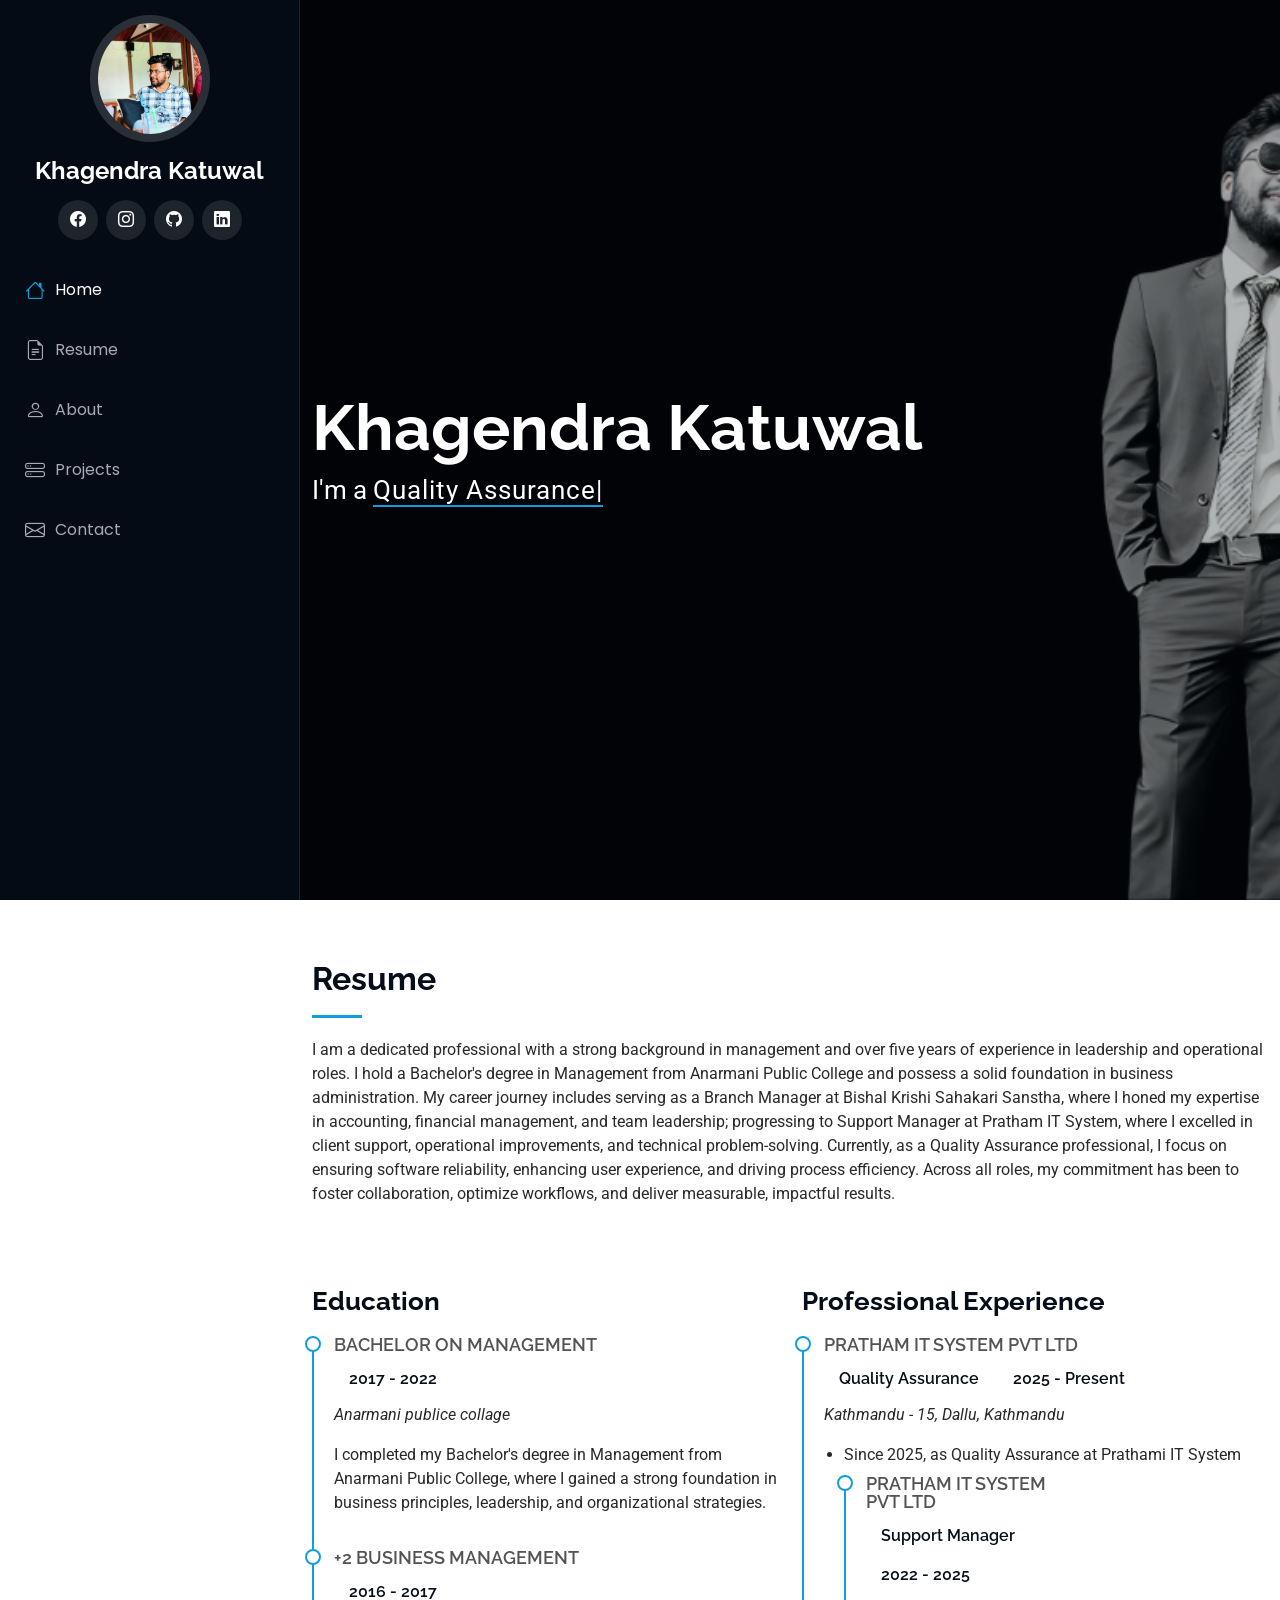
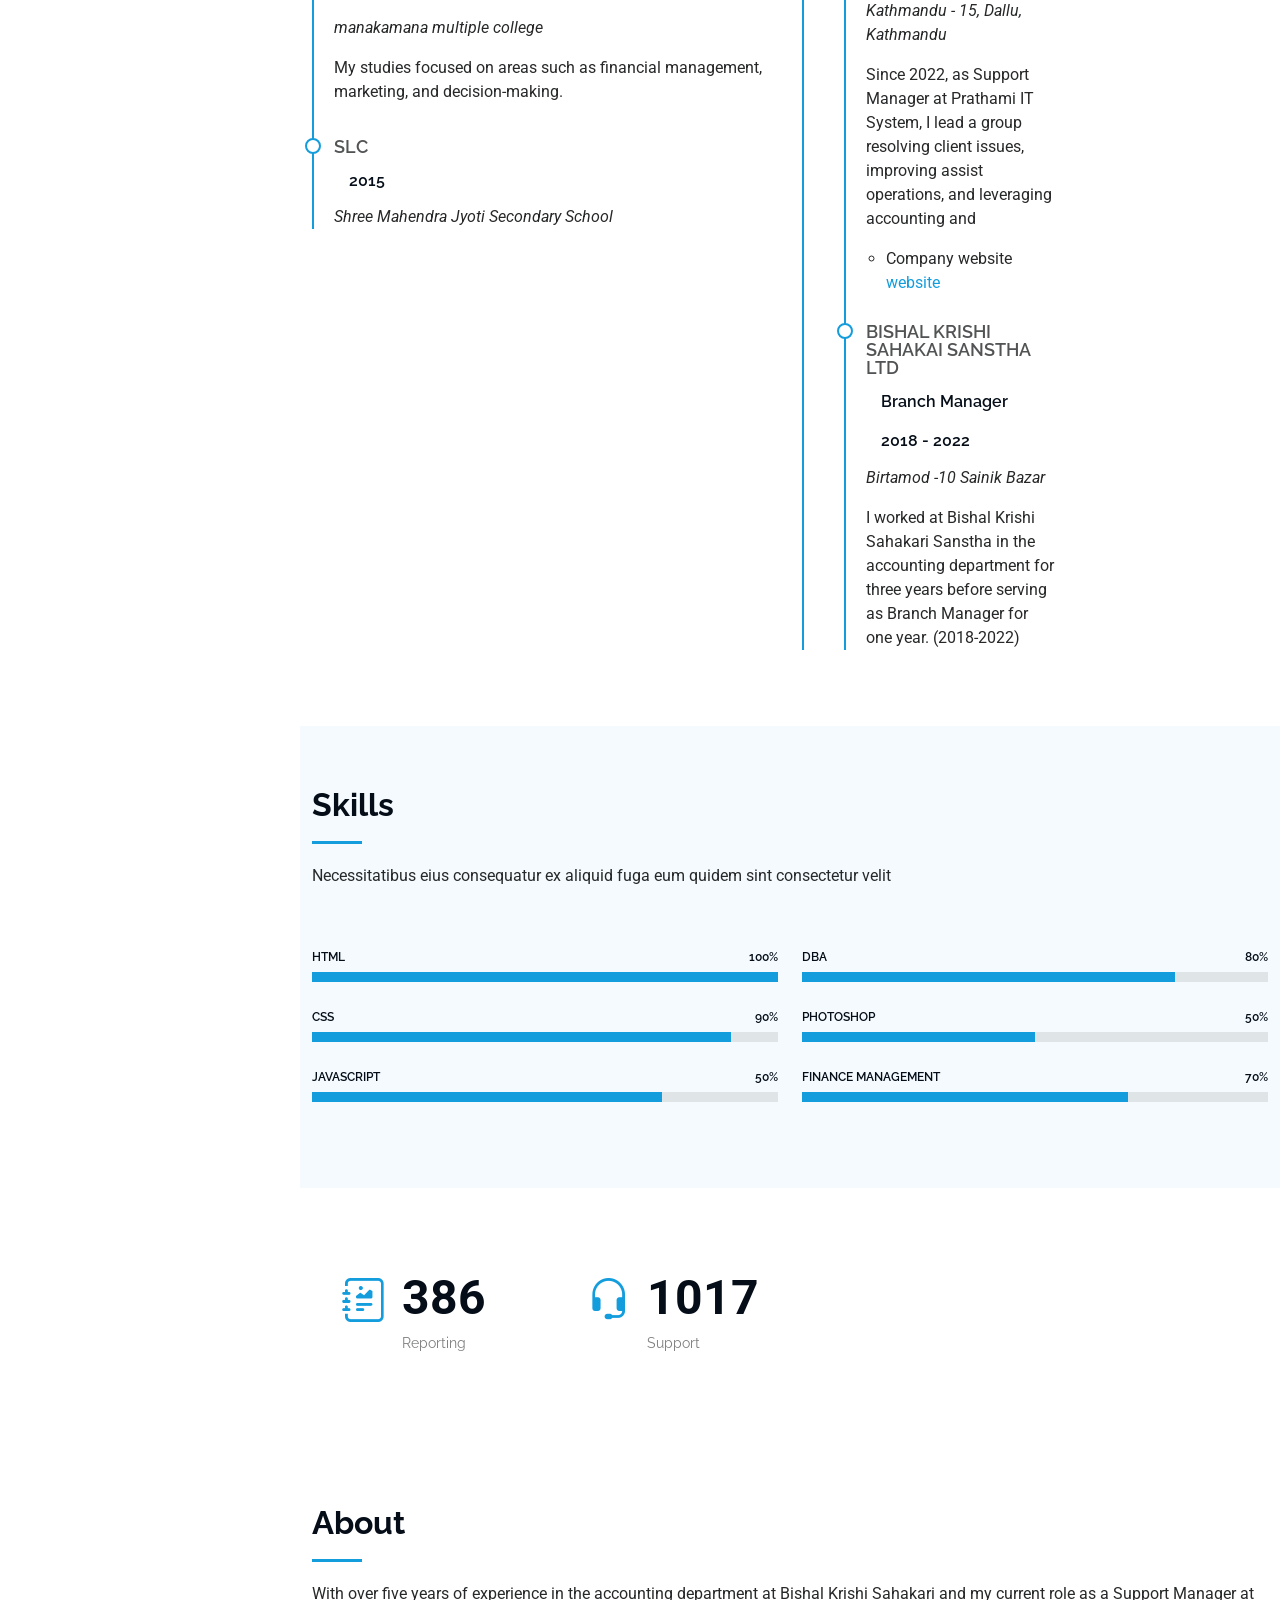
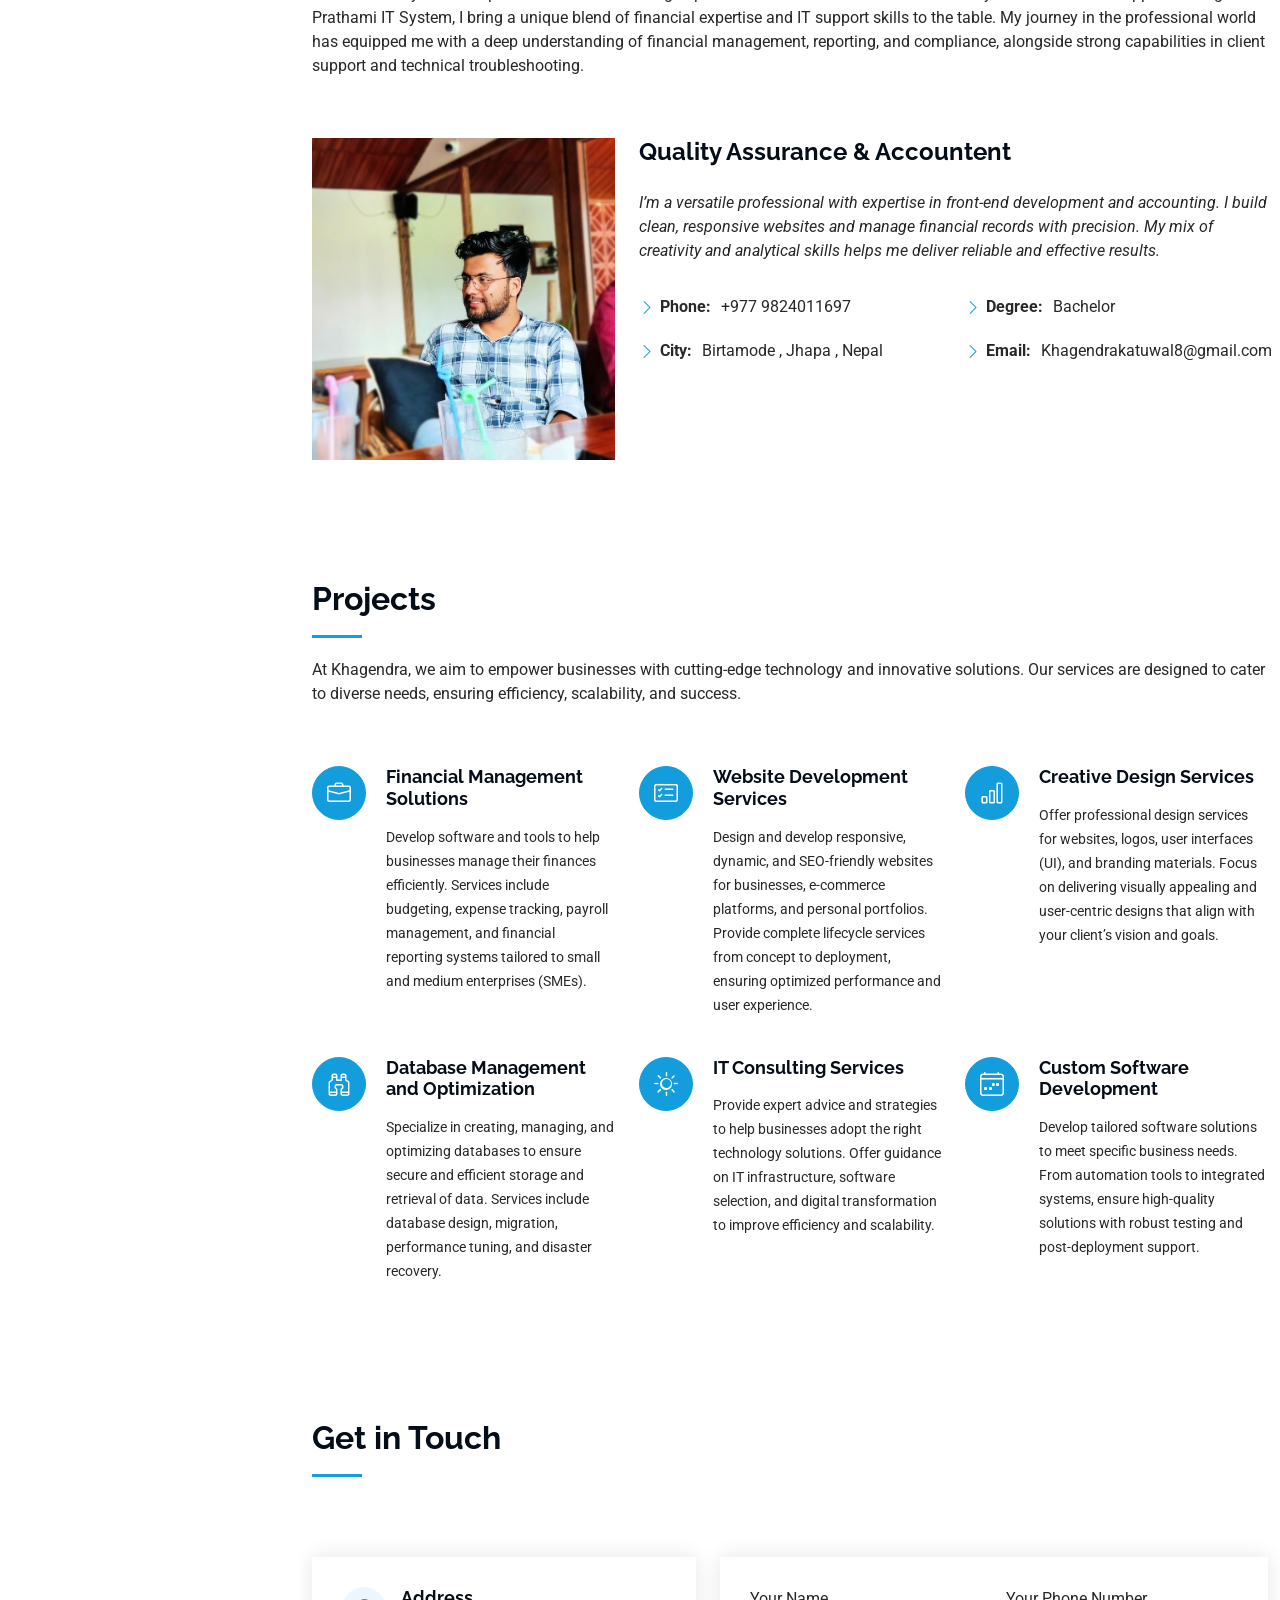
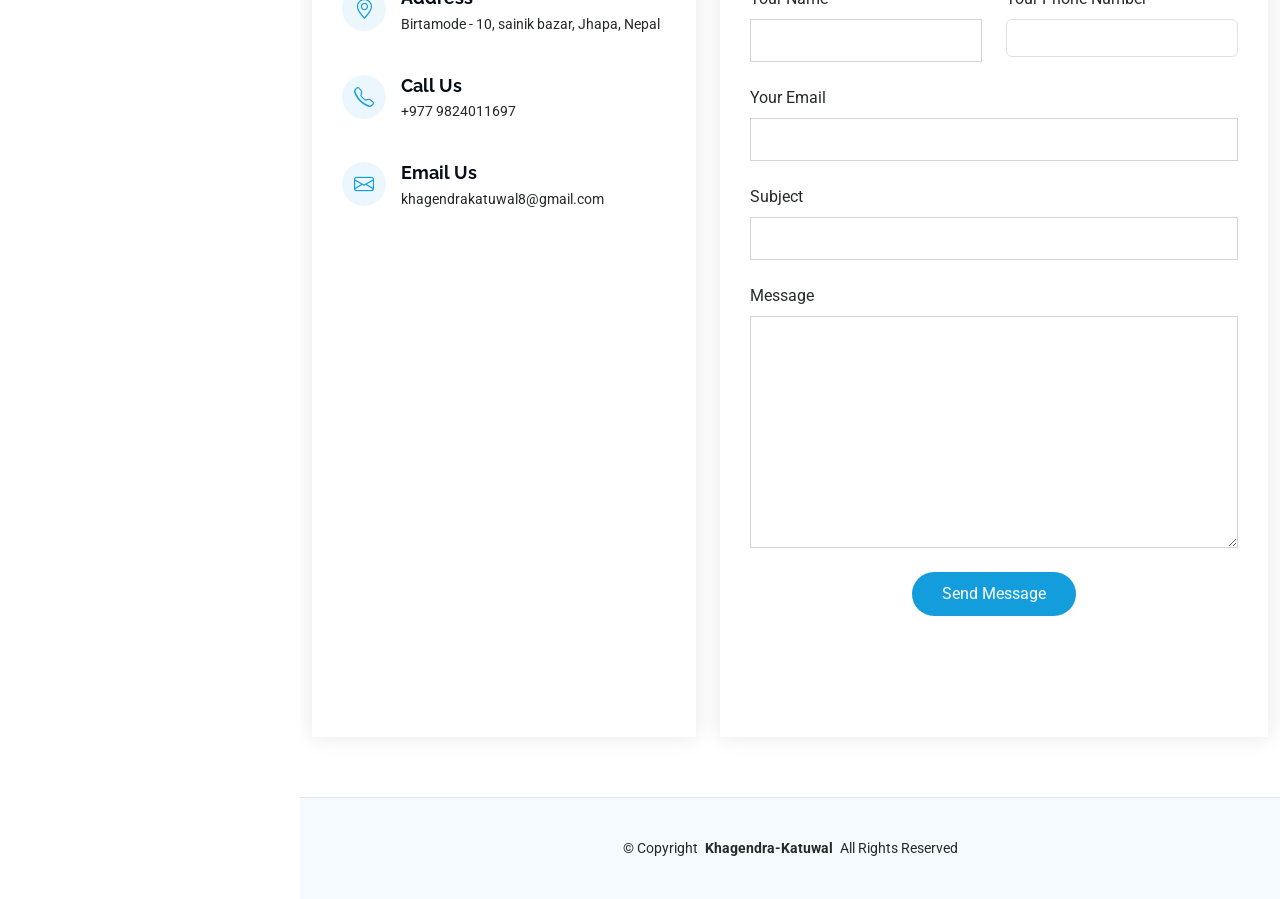
==== index.html @ 61d17c43 "initial commmit" ====
<!DOCTYPE html>
<html lang="en">

<head>
  <meta charset="utf-8">
  <meta content="width=device-width, initial-scale=1.0" name="viewport">
  <title>Khagendra</title>
  <meta content="" name="description">
  <meta content="" name="keywords">

  <!-- Favicons -->
  <link href="assets/img/favicon.png" rel="icon">
  <link href="assets/img/apple-touch-icon.png" rel="apple-touch-icon">
  <link href="https://fonts.googleapis.com/css2?family=UnifrakturMaguntia&display=swap" rel="stylesheet">
  <!-- Fonts -->
  <link href="https://fonts.googleapis.com" rel="preconnect">
  <link href="https://fonts.gstatic.com" rel="preconnect" crossorigin>
  <link href="https://fonts.googleapis.com/css2?family=Roboto:ital,wght@0,100;0,300;0,400;0,500;0,700;0,900;1,100;1,300;1,400;1,500;1,700;1,900&family=Poppins:ital,wght@0,100;0,200;0,300;0,400;0,500;0,600;0,700;0,800;0,900;1,100;1,200;1,300;1,400;1,500;1,600;1,700;1,800;1,900&family=Raleway:ital,wght@0,100;0,200;0,300;0,400;0,500;0,600;0,700;0,800;0,900;1,100;1,200;1,300;1,400;1,500;1,600;1,700;1,800;1,900&display=swap" rel="stylesheet">

  <!-- Vendor CSS Files -->
  <link href="assets/vendor/bootstrap/css/bootstrap.min.css" rel="stylesheet">
  <link href="assets/vendor/bootstrap-icons/bootstrap-icons.css" rel="stylesheet">
  <link href="assets/vendor/aos/aos.css" rel="stylesheet">
  <link href="assets/vendor/glightbox/css/glightbox.min.css" rel="stylesheet">
  <link href="assets/vendor/swiper/swiper-bundle.min.css" rel="stylesheet">

  <!-- Main CSS File -->
  <link href="assets/css/main.css" rel="stylesheet">
<style>

  
</style>

</head>

<body class="index-page">
  
  <header id="header" class="header dark-background d-flex flex-column">
    <i class="header-toggle d-xl-none bi bi-list"></i>

    <div class="profile-img">
      <img src="assets/img/my-profile-img.jpg" alt="" class="img-fluid rounded-circle">
    </div>

    <a href="index.html" class="logo d-flex align-items-center justify-content-center">
      <!-- Uncomment the line below if you also wish to use an image logo -->
      <!-- <img src="assets/img/logo.png" alt=""> -->
      <h1 class="sitename">Khagendra Katuwal</h1>
    </a>

    <div class="social-links text-center">
      <a href="https://www.facebook.com/people/Khagendra-Katuwal/61564902225227/" class="facebook" target="_blank"><i class="bi bi-facebook"></i></a>
      <a href="#" class="instagram"><i class="bi bi-instagram" target="_blank"></i></a>
      <a href="https://github.com/khagendra120" class="github" target="_blank"><i class="bi bi-github"></i></a>
      <a href="https://www.linkedin.com/in/khagendra-katuwal-4a4996175/" class="linkedin" target="_blank"><i class="bi bi-linkedin"></i></a>
    </div>

    <nav id="navmenu" class="navmenu">
      <ul>
        <li><a href="#hero" class="active"><i class="bi bi-house navicon"></i>Home</a></li>
         <li><a href="#resume"><i class="bi bi-file-earmark-text navicon"></i> Resume</a></li>
        <li><a href="#about"><i class="bi bi-person navicon"></i> About</a></li>
       
        <li><a href="#services"><i class="bi bi-hdd-stack navicon"></i> Projects</a></li>
        <li><a href="#contact"><i class="bi bi-envelope navicon"></i> Contact</a></li>
      </ul>
    </nav>

  </header>

  <main class="main">

    <!-- Hero Section -->
    <section id="hero" class="hero section dark-background">

      <img src="assets/img/hero-bg.jpg" alt="" data-aos="fade-in" class="">

      <div class="container" data-aos="fade-up" data-aos-delay="100">
      <div class="Myname">
  <h2>Khagendra Katuwal</h2>
</div>
        <p>I'm a <span class="typed" data-typed-items="Quality Assurance, Accountant, Designer, "></span>
          <span class="typed-cursor typed-cursor--blink" aria-hidden="true"></span><span class="typed-cursor typed-cursor--blink" aria-hidden="true"></span></p>
      </div>

    </section><!-- /Hero Section -->



    <!-- Resume Section -->
    <section id="resume" class="resume section">

      <!-- Section Title -->
      <div class="container section-title" data-aos="fade-up">
        <h2>Resume</h2>
        <p>
I am a dedicated professional with a strong background in management and over five years of experience in leadership and operational roles. 
I hold a Bachelor's degree in Management from Anarmani Public College and possess a solid foundation in business administration. My career journey 
includes serving as a Branch Manager at Bishal Krishi Sahakari Sanstha, where I honed my expertise in accounting, financial management, and team leadership;
 progressing to Support Manager at Pratham IT System, where I excelled in client support, operational improvements, and technical problem-solving. Currently, 
 as a Quality Assurance professional, I focus on ensuring software reliability, enhancing user experience, and driving 
process efficiency. Across all roles, my commitment has been to foster collaboration, optimize workflows, and deliver measurable, impactful results.


        </p>
      </div><!-- End Section Title -->

      <div class="container">

        <div class="row">

          <div class="col-lg-6" data-aos="fade-up" data-aos-delay="100">
      
            <h3 class="resume-title">Education</h3>
            <div class="resume-item">
              <h4> Bachelor on management </h4>
              <h5>2017 - 2022</h5>
              <p><em>Anarmani publice collage</em></p>
           <p> I completed my Bachelor's degree in Management from Anarmani Public College, where I gained a strong foundation in business principles, leadership, and organizational strategies.</p>
            </div><!-- Edn Resume Item -->

            <div class="resume-item">
              <h4>+2 Business management</h4>
              <h5>2016 - 2017</h5>
              <p><em>manakamana multiple college</em></p>
                 <p>My studies focused on areas such as financial management, marketing, and decision-making.</p>
            </div>

            <div class="resume-item">
              <h4>SLC</h4>
              <h5>2015</h5>
              <p><em>Shree Mahendra Jyoti Secondary School</em></p>
            </div>
          </div>

          <div class="col-lg-6" data-aos="fade-up" data-aos-delay="200">
            <h3 class="resume-title">Professional Experience</h3>
            <div class="resume-item">
              <h4>pratham it system pvt ltd</h4> 
              <h5>Quality Assurance</h5>
              <h5>2025 - Present</h5>
              <p><em>Kathmandu - 15, Dallu, Kathmandu </em></p>

               <ul>
                <li>Since 2025, as Quality Assurance at Prathami IT System</a>
                </li>
            
          <div class="col-lg-6" data-aos="fade-up" data-aos-delay="200">
         
            <div class="resume-item">
              <h4>pratham it system pvt ltd</h4> 
              <h5>Support Manager</h5>
              <h5>2022 - 2025</h5>
              <p><em>Kathmandu - 15, Dallu, Kathmandu </em></p>
              <p>Since 2022, as Support Manager at Prathami IT System, I lead a group
                resolving client issues, improving assist operations, and leveraging
                accounting and</p>
              <ul>
                <li>Company website <a href=" https://prathamit.com/">website</a>
                </li>
                
              </ul>
            </div><!-- Edn Resume Item -->

            <div class="resume-item">
              <h4>Bishal Krishi Sahakai Sanstha LTD
              </h4>
              <h5> Branch Manager
              </h5>
              <h5>2018 - 2022</h5>
              <p><em>Birtamod -10 Sainik Bazar</em></p>
             <p>I worked at Bishal Krishi Sahakari Sanstha in the accounting
              department for three years before serving as Branch Manager for
              one year. (2018-2022)</p>
            </div><!-- Edn Resume Item -->

          </div>

        </div>

      </div>

    </section><!-- /Resume Section -->

    <!-- Skills Section -->
    <section id="skills" class="skills section light-background">

      <!-- Section Title -->
      <div class="container section-title" data-aos="fade-up">
        <h2>Skills</h2>
        <p>Necessitatibus eius consequatur ex aliquid fuga eum quidem sint consectetur velit</p>
      </div><!-- End Section Title -->

      <div class="container" data-aos="fade-up" data-aos-delay="100">

        <div class="row skills-content skills-animation">

          <div class="col-lg-6">

            <div class="progress">
              <span class="skill"><span>HTML</span> <i class="val">100%</i></span>
              <div class="progress-bar-wrap">
                <div class="progress-bar" role="progressbar" aria-valuenow="100" aria-valuemin="0" aria-valuemax="100"></div>
              </div>
            </div><!-- End Skills Item -->

            <div class="progress">
              <span class="skill"><span>CSS</span> <i class="val">90%</i></span>
              <div class="progress-bar-wrap">
                <div class="progress-bar" role="progressbar" aria-valuenow="90" aria-valuemin="0" aria-valuemax="100"></div>
              </div>
            </div><!-- End Skills Item -->

            <div class="progress">
              <span class="skill"><span>JavaScript</span> <i class="val">50%</i></span>
              <div class="progress-bar-wrap">
                <div class="progress-bar" role="progressbar" aria-valuenow="75" aria-valuemin="0" aria-valuemax="100"></div>
              </div>
            </div><!-- End Skills Item -->

          </div>

          <div class="col-lg-6">

            <div class="progress">
              <span class="skill"><span>DBA</span> <i class="val">80%</i></span>
              <div class="progress-bar-wrap">
                <div class="progress-bar" role="progressbar" aria-valuenow="80" aria-valuemin="0" aria-valuemax="100"></div>
              </div>
            </div><!-- End Skills Item -->

            <div class="progress">
              <span class="skill"><span>Photoshop</span> <i class="val">50%</i></span>
              <div class="progress-bar-wrap">
                <div class="progress-bar" role="progressbar" aria-valuenow="50" aria-valuemin="0" aria-valuemax="100"></div>
              </div>
            </div><!-- End Skills Item -->

            <div class="progress">
              <span class="skill"><span>finance Management</span> <i class="val">70%</i></span>
              <div class="progress-bar-wrap">
                <div class="progress-bar" role="progressbar" aria-valuenow="70" aria-valuemin="0" aria-valuemax="100"></div>
              </div>
            </div><!-- End Skills Item -->

          </div>

        </div>

      </div>

    </section><!-- /Skills Section -->



    <!-- Stats Section -->
    <section id="stats" class="stats section">

      <div class="container" data-aos="fade-up" data-aos-delay="100">

        <div class="row gy-4">


          <div class="col-lg-3 col-md-6">
            <div class="stats-item">
              <i class="bi bi-journal-richtext"></i>
              <span data-purecounter-start="0" data-purecounter-end="521" data-purecounter-duration="1" class="purecounter"></span>
                <p>Reporting</p>
            </div>
          </div><!-- End Stats Item -->

          <div class="col-lg-3 col-md-6">
            <div class="stats-item">
              <i class="bi bi-headset"></i>
              <span data-purecounter-start="0" data-purecounter-end="1453" data-purecounter-duration="1" class="purecounter"></span>
              <p>Support</p>
            
            </div>
        
         
        </div>
      </div>

    </section><!-- /Stats Section -->


    <!-- About Section -->
    <section id="about" class="about section">

      <!-- Section Title -->
      <div class="container section-title" data-aos="fade-up">
        <h2>About</h2>
        <p>With over five years of experience in the accounting department at Bishal Krishi Sahakari and my current role as
          a Support Manager at Prathami IT System, I bring a unique blend of financial expertise and IT support skills to
          the table. My journey in the professional world has equipped me with a deep understanding of financial
          management, reporting, and compliance, alongside strong capabilities in client support and technical
          troubleshooting.
        </p>
      </div><!-- End Section Title -->

      <div class="container" data-aos="fade-up" data-aos-delay="100">

        <div class="row gy-4 justify-content-center">
          <div class="col-lg-4">
            <img src="assets/img/my-profile-img.jpg" class="img-fluid" alt="">
          </div>
          <div class="col-lg-8 content">
            <h2>Quality Assurance & Accountent</h2>
            <p class="fst-italic py-3">
              I’m a versatile professional with expertise in front-end development and accounting. I build clean, 
              responsive websites and manage financial records with precision. 
              My mix of creativity and analytical skills helps me deliver reliable and effective results.
            </p>
            <div class="row">
              <div class="col-lg-6">
                <ul>
                  
                  <li><i class="bi bi-chevron-right"></i> <strong>Phone:</strong> <span>+977 9824011697</span></li>
                  <li><i class="bi bi-chevron-right"></i> <strong>City:</strong> <span>Birtamode , Jhapa , Nepal</span></li>
                </ul>
              </div>
              <div class="col-lg-6">
                <ul>               
                  <li><i class="bi bi-chevron-right"></i> <strong>Degree:</strong> <span>Bachelor</span></li>
                  <li><i class="bi bi-chevron-right"></i> <strong>Email:</strong> <span>Khagendrakatuwal8@gmail.com</span></li>
                </ul>
              </div>
            </div>
           
          </div>
        </div>

      </div>

    </section><!-- /About Section -->




    <!-- Services Section -->
    <section id="services" class="services section">

      <!-- Section Title -->
      <div class="container section-title" data-aos="fade-up">
        <h2>Projects</h2>
        <p>At Khagendra, we aim to empower businesses with cutting-edge technology and innovative solutions. Our services are designed to cater to diverse needs, ensuring efficiency, scalability, and success.</p>
      </div><!-- End Section Title -->

      <div class="container">
      
        <div class="row gy-4">

          <div class="col-lg-4 col-md-6 service-item d-flex" data-aos="fade-up" data-aos-delay="100">
            <div class="icon flex-shrink-0"><i class="bi bi-briefcase"></i></div>
            <div>
              <h4 class="title"><a href="service-details.html" class="stretched-link"> Financial Management Solutions</a></h4>
              <p class="description">Develop software and tools to help businesses manage their finances efficiently. Services include budgeting, expense tracking, payroll management, and financial reporting systems tailored to small and medium enterprises (SMEs).</p>
            </div>
          </div>
          <!-- End Service Item -->

          <div class="col-lg-4 col-md-6 service-item d-flex" data-aos="fade-up" data-aos-delay="200">
            <div class="icon flex-shrink-0"><i class="bi bi-card-checklist"></i></div>
            <div>
              <h4 class="title"><a href="service-details.html" class="stretched-link">Website Development Services</a></h4>
              <p class="description">Design and develop responsive, dynamic, and SEO-friendly websites for businesses, e-commerce platforms, and personal portfolios. Provide complete lifecycle services from concept to deployment, ensuring optimized performance and user experience.</p>
            </div>
          </div><!-- End Service Item -->

          <div class="col-lg-4 col-md-6 service-item d-flex" data-aos="fade-up" data-aos-delay="300">
            <div class="icon flex-shrink-0"><i class="bi bi-bar-chart"></i></div>
            <div>
              <h4 class="title"><a href="service-details.html" class="stretched-link">Creative Design Services</a></h4>
              <p class="description">Offer professional design services for websites, logos, user interfaces (UI), and branding materials. Focus on delivering visually appealing and user-centric designs that align with your client’s vision and goals.</p>
            </div>
          </div><!-- End Service Item -->

          <div class="col-lg-4 col-md-6 service-item d-flex" data-aos="fade-up" data-aos-delay="400">
            <div class="icon flex-shrink-0"><i class="bi bi-binoculars"></i></div>
            <div>
              <h4 class="title"><a href="service-details.html" class="stretched-link">Database Management and Optimization</a></h4>
              <p class="description">Specialize in creating, managing, and optimizing databases to ensure secure and efficient storage and retrieval of data. Services include database design, migration, performance tuning, and disaster recovery.</p>
            </div>
          </div><!-- End Service Item -->

          <div class="col-lg-4 col-md-6 service-item d-flex" data-aos="fade-up" data-aos-delay="500">
            <div class="icon flex-shrink-0"><i class="bi bi-brightness-high"></i></div>
            <div>
              <h4 class="title"><a href="service-details.html" class="stretched-link">IT Consulting Services</a></h4>
              <p class="description">Provide expert advice and strategies to help businesses adopt the right technology solutions. Offer guidance on IT infrastructure, software selection, and digital transformation to improve efficiency and scalability.</p>
            </div>
          </div><!-- End Service Item -->

          <div class="col-lg-4 col-md-6 service-item d-flex" data-aos="fade-up" data-aos-delay="600">
            <div class="icon flex-shrink-0"><i class="bi bi-calendar4-week"></i></div>
            <div>
              <h4 class="title"><a href="service-details.html" class="stretched-link">Custom Software Development</a></h4>
              <p class="description">Develop tailored software solutions to meet specific business needs. From automation tools to integrated systems, ensure high-quality solutions with robust testing and post-deployment support.</p>
            </div>
          </div><!-- End Service Item -->

        </div>

      </div>

    </section><!-- /Services Section -->

 
    <!-- Contact Section -->
    <section id="contact" class="contact section">

      <!-- Section Title -->
      <div class="container section-title" data-aos="fade-up">
        <h2>Get in Touch</h2>
      </div><!-- End Section Title -->

      <div class="container" data-aos="fade-up" data-aos-delay="100">

        <div class="row gy-4">

          <div class="col-lg-5">

            <div class="info-wrap">
              <div class="info-item d-flex" data-aos="fade-up" data-aos-delay="200">
                <i class="bi bi-geo-alt flex-shrink-0"></i>
                <div>
                  <h3>Address</h3>
                  <p>Birtamode - 10, sainik bazar, Jhapa, Nepal </p>
                </div>
              </div><!-- End Info Item -->

              <div class="info-item d-flex" data-aos="fade-up" data-aos-delay="300">
                <i class="bi bi-telephone flex-shrink-0"></i>
                <div>
                  <h3>Call Us</h3>
                  <p>+977 9824011697</p>
                </div>
              </div><!-- End Info Item -->

              <div class="info-item d-flex" data-aos="fade-up" data-aos-delay="400">
                <i class="bi bi-envelope flex-shrink-0"></i>
                <div>
                  <h3>Email Us</h3>
                  <p>khagendrakatuwal8@gmail.com</p>
                </div>
              </div><!-- End Info Item -->
              <iframe src="https://www.google.com/maps/embed?pb=!1m17!1m12!1m3!1d1097.5750582010203!2d87.97810726961377!3d26.584695197867816!2m3!1f0!2f0!3f0!3m2!1i1024!2i768!4f13.1!3m2!1m1!2s!5e1!3m2!1sen!2snp!4v1736313595350!5m2!1sen!2snp" width="600" height="450" style="border:0;" frameborder="0" style="border:0; width: 100%; height: 270px;" allowfullscreen="" loading="lazy" referrerpolicy="no-referrer-when-downgrade"></iframe>
              
            </div>
          </div>

          <div class="col-lg-7">
            <form action="forms/contact.php" method="post" class="php-email-form" data-aos="fade-up" data-aos-delay="200">
              <div class="row gy-4">

                <div class="col-md-6">
                  <label for="name-field" class="pb-2">Your Name</label>
                  <input type="text" name="name" id="name-field" class="form-control" required="">
                </div>
                 <div class="col-md-6">
                  <label for="email-field" class="pb-2">Your Phone Number</label>
                  <input type="Number" class="form-control" name="Number" id="email-field" required="">
                </div>

                  <div class="col-md-12">
                  <label for="subject-field" class="pb-2">Your Email</label>
                  <input type="email" class="form-control" name="email" id="email-field" required="">
                </div>

                

                <div class="col-md-12">
                  <label for="subject-field" class="pb-2">Subject</label>
                  <input type="text" class="form-control" name="subject" id="subject-field" required="">
                </div>

                <div class="col-md-12">
                  <label for="message-field" class="pb-2">Message</label>
                  <textarea class="form-control" name="message" rows="10" id="message-field" required=""></textarea>
                </div>

                <div class="col-md-12 text-center">
                  <div class="loading">Loading</div>
                  <div class="error-message"></div>
                  <div class="sent-message">Your message has been sent. Thank you!</div>

                  <button type="submit">Send Message</button>
                </div>

              </div>
            </form>
          </div><!-- End Contact Form -->

        </div>

      </div>

    </section><!-- /Contact Section -->

  </main>

  <footer id="footer" class="footer position-relative light-background">

    <div class="container">
      <div class="copyright text-center ">
        <p>© <span>Copyright</span> <strong class="px-1 sitename">Khagendra-Katuwal</strong> <span>All Rights Reserved</span></p>
      </div>
     
    </div>

  </footer>

  <!-- Scroll Top -->
  <a href="#" id="scroll-top" class="scroll-top d-flex align-items-center justify-content-center"><i class="bi bi-arrow-up-short"></i></a>

  <!-- Preloader -->
  <div id="preloader"></div>

  <!-- Vendor JS Files -->
  <script src="assets/vendor/bootstrap/js/bootstrap.bundle.min.js"></script>
  <script src="assets/vendor/php-email-form/validate.js"></script>
  <script src="assets/vendor/aos/aos.js"></script>
  <script src="assets/vendor/typed.js/typed.umd.js"></script>
  <script src="assets/vendor/purecounter/purecounter_vanilla.js"></script>
  <script src="assets/vendor/waypoints/noframework.waypoints.js"></script>
  <script src="assets/vendor/glightbox/js/glightbox.min.js"></script>
  <script src="assets/vendor/imagesloaded/imagesloaded.pkgd.min.js"></script>
  <script src="assets/vendor/isotope-layout/isotope.pkgd.min.js"></script>
  <script src="assets/vendor/swiper/swiper-bundle.min.js"></script>

  <!-- Main JS File -->
  <script src="assets/js/main.js"></script>

</body>

</html>
---- assets/css/main.css ----
/**
* Template Name: iPortfolio
* Template URL: https://bootstrapmade.com/iportfolio-bootstrap-portfolio-websites-template/
* Updated: Jun 29 2024 with Bootstrap v5.3.3
* Author: BootstrapMade.com
* License: https://bootstrapmade.com/license/
*/

/*--------------------------------------------------------------
# Font & Color Variables
# Help: https://bootstrapmade.com/color-system/
--------------------------------------------------------------*/
/* Fonts */
:root {
  --default-font: "Roboto",  system-ui, -apple-system, "Segoe UI", Roboto, "Helvetica Neue", Arial, "Noto Sans", "Liberation Sans", sans-serif, "Apple Color Emoji", "Segoe UI Emoji", "Segoe UI Symbol", "Noto Color Emoji";
  --heading-font: "Raleway",  sans-serif;
  --nav-font: "Poppins",  sans-serif;
}

/* Global Colors - The following color variables are used throughout the website. Updating them here will change the color scheme of the entire website */
:root { 
  --background-color: #ffffff; /* Background color for the entire website, including individual sections */
  --default-color: #272829; /* Default color used for the majority of the text content across the entire website */
  --heading-color: #050d18; /* Color for headings, subheadings and title throughout the website */
  --accent-color: #149ddd; /* Accent color that represents your brand on the website. It's used for buttons, links, and other elements that need to stand out */
  --surface-color: #ffffff; /* The surface color is used as a background of boxed elements within sections, such as cards, icon boxes, or other elements that require a visual separation from the global background. */
  --contrast-color: #ffffff; /* Contrast color for text, ensuring readability against backgrounds of accent, heading, or default colors. */
}

/* Nav Menu Colors - The following color variables are used specifically for the navigation menu. They are separate from the global colors to allow for more customization options */
:root {
  --nav-color: #a8a9b4;  /* The default color of the main navmenu links */
  --nav-hover-color: #ffffff; /* Applied to main navmenu links when they are hovered over or active */
  --nav-mobile-background-color: #040b14; /* Used as the background color for mobile navigation menu */
  --nav-dropdown-background-color: #040b14; /* Used as the background color for dropdown items that appear when hovering over primary navigation items */
  --nav-dropdown-color: #a8a9b4; /* Used for navigation links of the dropdown items in the navigation menu. */
  --nav-dropdown-hover-color: #ffffff; /* Similar to --nav-hover-color, this color is applied to dropdown navigation links when they are hovered over. */
}

/* Color Presets - These classes override global colors when applied to any section or element, providing reuse of the sam color scheme. */

.light-background {
  --background-color: #f4fafd;
  --surface-color: #ffffff;
}

.dark-background {
  --background-color: #040b14;
  --default-color: #ffffff;
  --heading-color: #ffffff;
  --surface-color: #151f2b;
  --contrast-color: #ffffff;
}

/* Smooth scroll */
:root {
  scroll-behavior: smooth;
}

/*--------------------------------------------------------------
# General Styling & Shared Classes
--------------------------------------------------------------*/
body {
  color: var(--default-color);
  background-color: var(--background-color);
  font-family: var(--default-font);
}

a {
  color: var(--accent-color);
  text-decoration: none;
  transition: 0.3s;
}

a:hover {
  color: color-mix(in srgb, var(--accent-color), transparent 25%);
  text-decoration: none;
}

h1,
h2,
h3,
h4,
h5,
h6 {
  color: var(--heading-color);
  font-family: var(--heading-font);
}

/* PHP Email Form Messages
------------------------------*/
.php-email-form .error-message {
  display: none;
  background: #df1529;
  color: #ffffff;
  text-align: left;
  padding: 15px;
  margin-bottom: 24px;
  font-weight: 600;
}

.php-email-form .sent-message {
  display: none;
  color: #ffffff;
  background: #059652;
  text-align: center;
  padding: 15px;
  margin-bottom: 24px;
  font-weight: 600;
}

.php-email-form .loading {
  display: none;
  background: var(--surface-color);
  text-align: center;
  padding: 15px;
  margin-bottom: 24px;
}

.php-email-form .loading:before {
  content: "";
  display: inline-block;
  border-radius: 50%;
  width: 24px;
  height: 24px;
  margin: 0 10px -6px 0;
  border: 3px solid var(--accent-color);
  border-top-color: var(--surface-color);
  animation: php-email-form-loading 1s linear infinite;
}

@keyframes php-email-form-loading {
  0% {
    transform: rotate(0deg);
  }

  100% {
    transform: rotate(360deg);
  }
}

/*--------------------------------------------------------------
# Global Header
--------------------------------------------------------------*/
.header {
  color: var(--default-color);
  background-color: var(--background-color);
  position: fixed;
  top: 0;
  left: 0;
  bottom: 0;
  padding: 0 15px;
  width: 300px;
  transition: all ease-in-out 0.3s;
  overflow-y: auto;
  z-index: 997;
  border-right: 1px solid color-mix(in srgb, var(--default-color), transparent 90%);
}

.header .profile-img img {
  margin: 15px auto;
  display: block;
  width: 120px;
  border: 8px solid color-mix(in srgb, var(--default-color), transparent 85%);
}

.header .logo {
  line-height: 1;
  margin-bottom: 15px;
}

.header .logo img {
  max-height: 32px;
  margin-right: 8px;
}

.header .logo h1 {
  font-size: 24px;
  margin: 0;
  font-weight: 700;
  color: var(--heading-color);
}

.header .social-links {
  margin: 0 0 20px 0;
}

.header .social-links a {
  font-size: 16px;
  display: inline-flex;
  align-items: center;
  justify-content: center;
  background: color-mix(in srgb, var(--default-color), transparent 90%);
  color: var(--default-color);
  margin: 0 2px;
  border-radius: 50%;
  text-align: center;
  width: 40px;
  height: 40px;
  transition: 0.3s;
}

.header .social-links a:hover {
  color: var(--contrast-color);
  background: var(--accent-color);
}

@media (min-width: 1200px) {

  .header~main,
  .header~#footer {
    margin-left: 300px;
  }
}

@media (max-width: 1199px) {
  .header {
    left: -100%;
  }
}

.header.header-show {
  left: 0;
}

.header .header-toggle {
  color: var(--contrast-color);
  background-color: var(--accent-color);
  font-size: 22px;
  display: flex;
  align-items: center;
  justify-content: center;
  width: 40px;
  height: 40px;
  border-radius: 50%;
  cursor: pointer;
  position: fixed;
  top: 15px;
  right: 15px;
  z-index: 9999;
  transition: background-color 0.3s;
}

.header .header-toggle:hover {
  color: var(--contrast-color);
  background-color: color-mix(in srgb, var(--accent-color) 90%, white 15%);
}

/*--------------------------------------------------------------
# Navigation Menu
--------------------------------------------------------------*/
.mobile-nav-toggle {
  display: none;
}

.navmenu {
  padding: 0;
  z-index: 9997;
}

.navmenu ul {
  list-style: none;
  padding: 0 0 20px 0;
  margin: 0;
}

.navmenu a,
.navmenu a:focus {
  color: var(--nav-color);
  padding: 15px 10px;
  font-family: var(--nav-font);
  font-size: 16px;
  font-weight: 400;
  display: flex;
  align-items: center;
  white-space: nowrap;
  transition: 0.3s;
  width: 100%;
}

.navmenu a .navicon,
.navmenu a:focus .navicon {
  font-size: 20px;
  margin-right: 10px;
}

.navmenu a .toggle-dropdown,
.navmenu a:focus .toggle-dropdown {
  font-size: 12px;
  line-height: 0;
  margin-left: auto;
  width: 30px;
  height: 30px;
  display: flex;
  align-items: center;
  justify-content: center;
  border-radius: 50%;
  transition: 0.3s;
  flex-shrink: 0;
  background-color: color-mix(in srgb, var(--accent-color), transparent 90%);
}

.navmenu a .toggle-dropdown:hover,
.navmenu a:focus .toggle-dropdown:hover {
  background-color: var(--accent-color);
  color: var(--contrast-color);
}

.navmenu a:hover,
.navmenu .active,
.navmenu .active:focus {
  color: var(--nav-hover-color);
}

.navmenu a:hover .navicon,
.navmenu .active .navicon,
.navmenu .active:focus .navicon {
  color: var(--accent-color);
}

.navmenu .active .toggle-dropdown,
.navmenu .active:focus .toggle-dropdown {
  background-color: var(--accent-color);
  color: var(--contrast-color);
  transform: rotate(180deg);
}

.navmenu .dropdown {
  display: block;
}

.navmenu .dropdown a,
.navmenu .dropdown a:focus {
  color: --nav-dropdown-color;
}

.navmenu .dropdown a:hover,
.navmenu .dropdown .active,
.navmenu .dropdown .active:focus {
  color: var(--nav-dropdown-hover-color);
}

.navmenu .dropdown ul {
  position: static;
  display: none;
  z-index: 99;
  padding: 5px 10px;
  margin: 5px 10px;
  background-color: var(--nav-dropdown-background-color);
  border: 1px solid color-mix(in srgb, var(--default-color), transparent 90%);
  box-shadow: none;
  transition: all 0.5s ease-in-out;
}

.navmenu .dropdown ul ul {
  background-color: rgba(33, 37, 41, 0.1);
}

.navmenu .dropdown>.dropdown-active {
  display: block;
  background-color: rgba(33, 37, 41, 0.03);
}

/*--------------------------------------------------------------
# Global Footer
--------------------------------------------------------------*/
.footer {
  color: var(--default-color);
  background-color: var(--background-color);
  font-size: 14px;
  padding: 40px 0;
  position: relative;
  border-top: 1px solid color-mix(in srgb, var(--default-color), transparent 90%);
}

.footer .copyright p {
  margin-bottom: 0;
}

.footer .credits {
  margin-top: 4px;
  font-size: 13px;
  text-align: center;
}

/*--------------------------------------------------------------
# Preloader
--------------------------------------------------------------*/
#preloader {
  position: fixed;
  inset: 0;
  z-index: 999999;
  overflow: hidden;
  background: var(--background-color);
  transition: all 0.6s ease-out;
}

#preloader:before {
  content: "";
  position: fixed;
  top: calc(50% - 30px);
  left: calc(50% - 30px);
  border: 6px solid #ffffff;
  border-color: var(--accent-color) transparent var(--accent-color) transparent;
  border-radius: 50%;
  width: 60px;
  height: 60px;
  animation: animate-preloader 1.5s linear infinite;
}

@keyframes animate-preloader {
  0% {
    transform: rotate(0deg);
  }

  100% {
    transform: rotate(360deg);
  }
}

/*--------------------------------------------------------------
# Scroll Top Button
--------------------------------------------------------------*/
.scroll-top {
  position: fixed;
  visibility: hidden;
  opacity: 0;
  right: 15px;
  bottom: -15px;
  z-index: 99999;
  background-color: var(--accent-color);
  width: 44px;
  height: 44px;
  border-radius: 50px;
  transition: all 0.4s;
}

.scroll-top i {
  font-size: 24px;
  color: var(--contrast-color);
  line-height: 0;
}

.scroll-top:hover {
  background-color: color-mix(in srgb, var(--accent-color), transparent 20%);
  color: var(--contrast-color);
}

.scroll-top.active {
  visibility: visible;
  opacity: 1;
  bottom: 15px;
}

/*--------------------------------------------------------------
# Disable aos animation delay on mobile devices
--------------------------------------------------------------*/
@media screen and (max-width: 768px) {
  [data-aos-delay] {
    transition-delay: 0 !important;
  }
}

/*--------------------------------------------------------------
# Global Page Titles & Breadcrumbs
--------------------------------------------------------------*/
.page-title {
  color: var(--default-color);
  background-color: var(--background-color);
  padding: 25px 0;
  position: relative;
}

.page-title h1 {
  font-size: 24px;
  font-weight: 700;
}

.page-title .breadcrumbs ol {
  display: flex;
  flex-wrap: wrap;
  list-style: none;
  padding: 0;
  margin: 0;
  font-size: 14px;
  font-weight: 400;
}

.page-title .breadcrumbs ol li+li {
  padding-left: 10px;
}

.page-title .breadcrumbs ol li+li::before {
  content: "/";
  display: inline-block;
  padding-right: 10px;
  color: color-mix(in srgb, var(--default-color), transparent 70%);
}

/*--------------------------------------------------------------
# Global Sections
--------------------------------------------------------------*/
section,
.section {
  color: var(--default-color);
  background-color: var(--background-color);
  padding: 60px 0;
  overflow: clip;
}

/*--------------------------------------------------------------
# Global Section Titles
--------------------------------------------------------------*/
.section-title {
  padding-bottom: 60px;
  position: relative;
}

.section-title h2 {
  font-size: 32px;
  font-weight: 700;
  margin-bottom: 20px;
  padding-bottom: 20px;
  position: relative;
}

.section-title h2:after {
  content: "";
  position: absolute;
  display: block;
  width: 50px;
  height: 3px;
  background: var(--accent-color);
  left: 0;
  bottom: 0;
}

.section-title p {
  margin-bottom: 0;
}

/*--------------------------------------------------------------
# Hero Section
--------------------------------------------------------------*/
.hero {
  width: 100%;
  min-height: 100vh;
  position: relative;
  padding: 80px 0;
  display: flex;
  align-items: center;
  justify-content: center;
}

.hero img {
  position: absolute;
  inset: 0;
  display: block;
  width: 100%;
  height: 100%;
  object-fit: cover;
  z-index: 1;
}

.hero:before {
  content: "";
  background: color-mix(in srgb, var(--background-color), transparent 70%);
  position: absolute;
  inset: 0;
  z-index: 2;
}

.hero .container {
  position: relative;
  z-index: 3;
    
}

.hero h2 {
  margin: 0;
  font-size: 64px;
  font-weight: 700;
}

.hero p {
  margin: 5px 0 0 0;
  font-size: 26px;
}

.hero p span {
  letter-spacing: 1px;
  border-bottom: 2px solid var(--accent-color);
}

.hero .social-links {
  margin-top: 25px;
}

.hero .social-links a {
  font-size: 24px;
  display: inline-block;
  color: color-mix(in srgb, var(--default-color), transparent 50%);
  line-height: 1;
  margin-right: 20px;
  transition: 0.3s;
}

.hero .social-links a:hover {
  color: var(--accent-color);
}

@media (max-width: 768px) {
  .hero h2 {
    font-size: 32px;
  }

  .hero p {
    font-size: 20px;
  }
}

/*--------------------------------------------------------------
# About Section
--------------------------------------------------------------*/
.about .content h2 {
  font-weight: 700;
  font-size: 24px;
}

.about .content ul {
  list-style: none;
  padding: 0;
}

.about .content ul li {
  margin-bottom: 20px;
  display: flex;
  align-items: center;
}

.about .content ul strong {
  margin-right: 10px;
}

.about .content ul i {
  font-size: 16px;
  margin-right: 5px;
  color: var(--accent-color);
  line-height: 0;
}

/*--------------------------------------------------------------
# Stats Section
--------------------------------------------------------------*/
.stats .stats-item {
  padding: 30px;
  width: 100%;
}

.stats .stats-item i {
  color: var(--accent-color);
  display: block;
  font-size: 44px;
  float: left;
  line-height: 0;
}

.stats .stats-item .purecounter {
  color: var(--heading-color);
  font-size: 48px;
  line-height: 40px;
  display: block;
  font-weight: 700;
  margin-left: 60px;
}

.stats .stats-item p {
  color: color-mix(in srgb, var(--default-color), transparent 40%);
  padding: 15px 0 0 0;
  margin: 0 0 0 60px;
  font-family: var(--heading-font);
  font-size: 14px;
}

/*--------------------------------------------------------------
# Skills Section
--------------------------------------------------------------*/
.skills .progress {
  height: 60px;
  display: block;
  background: none;
  border-radius: 0;
}

.skills .progress .skill {
  color: var(--heading-color);
  padding: 0;
  margin: 0 0 6px 0;
  text-transform: uppercase;
  display: block;
  font-weight: 600;
  font-family: var(--heading-font);
}

.skills .progress .skill .val {
  float: right;
  font-style: normal;
}

.skills .progress-bar-wrap {
  background: color-mix(in srgb, var(--default-color), transparent 90%);
  height: 10px;
}

.skills .progress-bar {
  width: 1px;
  height: 10px;
  transition: 0.9s;
  background-color: var(--accent-color);
}

/*--------------------------------------------------------------
# Resume Section
--------------------------------------------------------------*/
.resume .resume-title {
  color: var(--heading-color);
  font-size: 26px;
  font-weight: 700;
  margin-top: 20px;
  margin-bottom: 20px;
}

.resume .resume-item {
  padding: 0 0 20px 20px;
  margin-top: -2px;
  border-left: 2px solid var(--accent-color);
  position: relative;
}

.resume .resume-item h4 {
  line-height: 18px;
  font-size: 18px;
  font-weight: 600;
  text-transform: uppercase;
  color: color-mix(in srgb, var(--default-color), transparent 20%);
  margin-bottom: 10px;
}

.resume .resume-item h5 {
  font-size: 16px;
  padding: 5px 15px;
  display: inline-block;
  font-weight: 600;
  margin-bottom: 10px;
}

.resume .resume-item ul {
  padding-left: 20px;
}

.resume .resume-item ul li {
  padding-bottom: 10px;
}

.resume .resume-item:last-child {
  padding-bottom: 0;
}

.resume .resume-item::before {
  content: "";
  position: absolute;
  width: 16px;
  height: 16px;
  border-radius: 50px;
  left: -9px;
  top: 0;
  background: var(--background-color);
  border: 2px solid var(--accent-color);
}

/*--------------------------------------------------------------
# Portfolio Section
--------------------------------------------------------------*/
.portfolio .portfolio-filters {
  padding: 0;
  margin: 0 auto 20px auto;
  list-style: none;
  text-align: center;
}

.portfolio .portfolio-filters li {
  cursor: pointer;
  display: inline-block;
  padding: 0;
  font-size: 14px;
  font-weight: 400;
  margin: 0 10px;
  line-height: 1;
  text-transform: uppercase;
  margin-bottom: 10px;
  transition: all 0.3s ease-in-out;
}

.portfolio .portfolio-filters li:hover,
.portfolio .portfolio-filters li.filter-active {
  color: var(--accent-color);
}

.portfolio .portfolio-filters li:first-child {
  margin-left: 0;
}

.portfolio .portfolio-filters li:last-child {
  margin-right: 0;
}

@media (max-width: 575px) {
  .portfolio .portfolio-filters li {
    font-size: 14px;
    margin: 0 5px;
  }
}

.portfolio .portfolio-content {
  position: relative;
  overflow: hidden;
}

.portfolio .portfolio-content img {
  transition: 0.3s;
}

.portfolio .portfolio-content .portfolio-info {
  opacity: 0;
  position: absolute;
  inset: 0;
  z-index: 3;
  transition: all ease-in-out 0.3s;
  background: rgba(0, 0, 0, 0.6);
  padding: 15px;
}

.portfolio .portfolio-content .portfolio-info h4 {
  font-size: 14px;
  padding: 5px 10px;
  font-weight: 400;
  color: #ffffff;
  display: inline-block;
  background-color: var(--accent-color);
}

.portfolio .portfolio-content .portfolio-info p {
  position: absolute;
  bottom: 10px;
  text-align: center;
  display: inline-block;
  left: 0;
  right: 0;
  font-size: 16px;
  font-weight: 600;
  color: rgba(255, 255, 255, 0.8);
}

.portfolio .portfolio-content .portfolio-info .preview-link,
.portfolio .portfolio-content .portfolio-info .details-link {
  position: absolute;
  left: calc(50% - 40px);
  font-size: 26px;
  top: calc(50% - 14px);
  color: #fff;
  transition: 0.3s;
  line-height: 1.2;
}

.portfolio .portfolio-content .portfolio-info .preview-link:hover,
.portfolio .portfolio-content .portfolio-info .details-link:hover {
  color: var(--accent-color);
}

.portfolio .portfolio-content .portfolio-info .details-link {
  left: 50%;
  font-size: 34px;
  line-height: 0;
}

.portfolio .portfolio-content:hover .portfolio-info {
  opacity: 1;
}

.portfolio .portfolio-content:hover img {
  transform: scale(1.1);
}

/*--------------------------------------------------------------
# Services Section
--------------------------------------------------------------*/
.services .service-item {
  position: relative;
}

.services .service-item .icon {
  background: var(--accent-color);
  display: flex;
  align-items: center;
  justify-content: center;
  width: 54px;
  height: 54px;
  border-radius: 50%;
  transition: 0.5s;
  border: 1px solid var(--accent-color);
  margin-right: 20px;
}

.services .service-item .icon i {
  color: var(--contrast-color);
  font-size: 24px;
  line-height: 0;
}

.services .service-item:hover .icon {
  background: var(--surface-color);
}

.services .service-item:hover .icon i {
  color: var(--accent-color);
}

.services .service-item .title {
  font-weight: 700;
  margin-bottom: 15px;
  font-size: 18px;
}

.services .service-item .title a {
  color: var(--heading-color);
}

.services .service-item .title a:hover {
  color: var(--accent-color);
}

.services .service-item .description {
  line-height: 24px;
  font-size: 14px;
}

/*--------------------------------------------------------------
# Testimonials Section
--------------------------------------------------------------*/
.testimonials .testimonials-carousel,
.testimonials .testimonials-slider {
  overflow: hidden;
}

.testimonials .testimonial-item {
  box-sizing: content-box;
  text-align: center;
  min-height: 320px;
}

.testimonials .testimonial-item .testimonial-img {
  width: 90px;
  border-radius: 50%;
  margin: 0 auto;
}

.testimonials .testimonial-item h3 {
  font-size: 18px;
  font-weight: bold;
  margin: 10px 0 5px 0;
}

.testimonials .testimonial-item h4 {
  font-size: 14px;
  color: color-mix(in srgb, var(--default-color), transparent 20%);
  margin: 0;
}

.testimonials .testimonial-item .quote-icon-left,
.testimonials .testimonial-item .quote-icon-right {
  color: color-mix(in srgb, var(--accent-color), transparent 40%);
  font-size: 26px;
  line-height: 0;
}

.testimonials .testimonial-item .quote-icon-left {
  display: inline-block;
  left: -5px;
  position: relative;
}

.testimonials .testimonial-item .quote-icon-right {
  display: inline-block;
  right: -5px;
  position: relative;
  top: 10px;
  transform: scale(-1, -1);
}

.testimonials .testimonial-item p {
  font-style: italic;
  margin: 0 15px 15px 15px;
  padding: 20px;
  background-color: var(--surface-color);
  position: relative;
  margin-bottom: 35px;
  border-radius: 6px;
  box-shadow: 0px 2px 15px rgba(0, 0, 0, 0.1);
}

.testimonials .testimonial-item p::after {
  content: "";
  width: 0;
  height: 0;
  border-top: 20px solid var(--surface-color);
  border-right: 20px solid transparent;
  border-left: 20px solid transparent;
  position: absolute;
  bottom: -20px;
  left: calc(50% - 20px);
}

.testimonials .swiper-wrapper {
  height: auto;
}

.testimonials .swiper-pagination {
  margin-top: 40px;
  position: relative;
}

.testimonials .swiper-pagination .swiper-pagination-bullet {
  width: 12px;
  height: 12px;
  background-color: var(--background-color);
  opacity: 1;
  border: 1px solid var(--accent-color);
}

.testimonials .swiper-pagination .swiper-pagination-bullet-active {
  background-color: var(--accent-color);
}

/*--------------------------------------------------------------
# Contact Section
--------------------------------------------------------------*/
.contact .info-wrap {
  background-color: var(--surface-color);
  box-shadow: 0px 0px 20px rgba(0, 0, 0, 0.1);
  padding: 30px;
}

@media (max-width: 575px) {
  .contact .info-wrap {
    padding: 20px;
  }
}

.contact .info-item {
  margin-bottom: 40px;
}

.contact .info-item i {
  font-size: 20px;
  color: var(--accent-color);
  background: color-mix(in srgb, var(--accent-color), transparent 92%);
  width: 44px;
  height: 44px;
  display: flex;
  justify-content: center;
  align-items: center;
  border-radius: 50px;
  transition: all 0.3s ease-in-out;
  margin-right: 15px;
}

.contact .info-item h3 {
  padding: 0;
  font-size: 18px;
  font-weight: 700;
  margin-bottom: 5px;
}

.contact .info-item p {
  padding: 0;
  margin-bottom: 0;
  font-size: 14px;
}

.contact .info-item:hover i {
  background: var(--accent-color);
  color: var(--contrast-color);
}

.contact .php-email-form {
  background-color: var(--surface-color);
  height: 100%;
  padding: 30px;
  box-shadow: 0px 0px 20px rgba(0, 0, 0, 0.1);
}

@media (max-width: 575px) {
  .contact .php-email-form {
    padding: 20px;
  }
}

.contact .php-email-form input[type=text],
.contact .php-email-form input[type=email],
.contact .php-email-form textarea {
  font-size: 14px;
  padding: 10px 15px;
  box-shadow: none;
  border-radius: 0;
  color: var(--default-color);
  background-color: var(--surface-color);
  border-color: color-mix(in srgb, var(--default-color), transparent 80%);
}

.contact .php-email-form input[type=text]:focus,
.contact .php-email-form input[type=email]:focus,
.contact .php-email-form textarea:focus {
  border-color: var(--accent-color);
}

.contact .php-email-form input[type=text]::placeholder,
.contact .php-email-form input[type=email]::placeholder,
.contact .php-email-form textarea::placeholder {
  color: color-mix(in srgb, var(--default-color), transparent 70%);
}

.contact .php-email-form button[type=submit] {
  color: var(--contrast-color);
  background: var(--accent-color);
  border: 0;
  padding: 10px 30px;
  transition: 0.4s;
  border-radius: 50px;
}

.contact .php-email-form button[type=submit]:hover {
  background: color-mix(in srgb, var(--accent-color), transparent 25%);
}

/*--------------------------------------------------------------
# Portfolio Details Section
--------------------------------------------------------------*/
.portfolio-details .portfolio-details-slider img {
  width: 100%;
}

.portfolio-details .portfolio-details-slider .swiper-pagination {
  margin-top: 20px;
  position: relative;
}

.portfolio-details .portfolio-details-slider .swiper-pagination .swiper-pagination-bullet {
  width: 12px;
  height: 12px;
  background-color: color-mix(in srgb, var(--default-color), transparent 85%);
  opacity: 1;
}

.portfolio-details .portfolio-details-slider .swiper-pagination .swiper-pagination-bullet-active {
  background-color: var(--accent-color);
}

.portfolio-details .portfolio-info {
  padding: 30px;
  box-shadow: 0px 0 30px rgba(0, 0, 0, 0.1);
}

.portfolio-details .portfolio-info h3 {
  font-size: 22px;
  font-weight: 700;
  margin-bottom: 20px;
  padding-bottom: 20px;
  border-bottom: 1px solid color-mix(in srgb, var(--default-color), transparent 85%);
}

.portfolio-details .portfolio-info ul {
  list-style: none;
  padding: 0;
  font-size: 15px;
}

.portfolio-details .portfolio-info ul li+li {
  margin-top: 10px;
}

.portfolio-details .portfolio-description {
  padding-top: 30px;
}

.portfolio-details .portfolio-description h2 {
  font-size: 26px;
  font-weight: 700;
  margin-bottom: 20px;
}

.portfolio-details .portfolio-description p {
  padding: 0;
  color: color-mix(in srgb, var(--default-color), transparent 30%);
}

/*--------------------------------------------------------------
# Service Details Section
--------------------------------------------------------------*/
.service-details .services-list {
  padding: 10px 30px;
  border: 1px solid color-mix(in srgb, var(--default-color), transparent 90%);
  margin-bottom: 20px;
}

.service-details .services-list a {
  display: block;
  line-height: 1;
  padding: 8px 0 8px 15px;
  border-left: 3px solid color-mix(in srgb, var(--default-color), transparent 70%);
  margin: 20px 0;
  color: color-mix(in srgb, var(--default-color), transparent 20%);
  transition: 0.3s;
}

.service-details .services-list a.active {
  color: var(--heading-color);
  font-weight: 700;
  border-color: var(--accent-color);
}

.service-details .services-list a:hover {
  border-color: var(--accent-color);
}

.service-details .services-img {
  margin-bottom: 20px;
}

.service-details h3 {
  font-size: 26px;
  font-weight: 700;
}

.service-details h4 {
  font-size: 20px;
  font-weight: 700;
}

.service-details p {
  font-size: 15px;
}

.service-details ul {
  list-style: none;
  padding: 0;
  font-size: 15px;
}

.service-details ul li {
  padding: 5px 0;
  display: flex;
  align-items: center;
}

.service-details ul i {
  font-size: 20px;
  margin-right: 8px;
  color: var(--accent-color);
}

/*--------------------------------------------------------------
# Starter Section Section
--------------------------------------------------------------*/
.starter-section {
  /* Add your styles here */
}
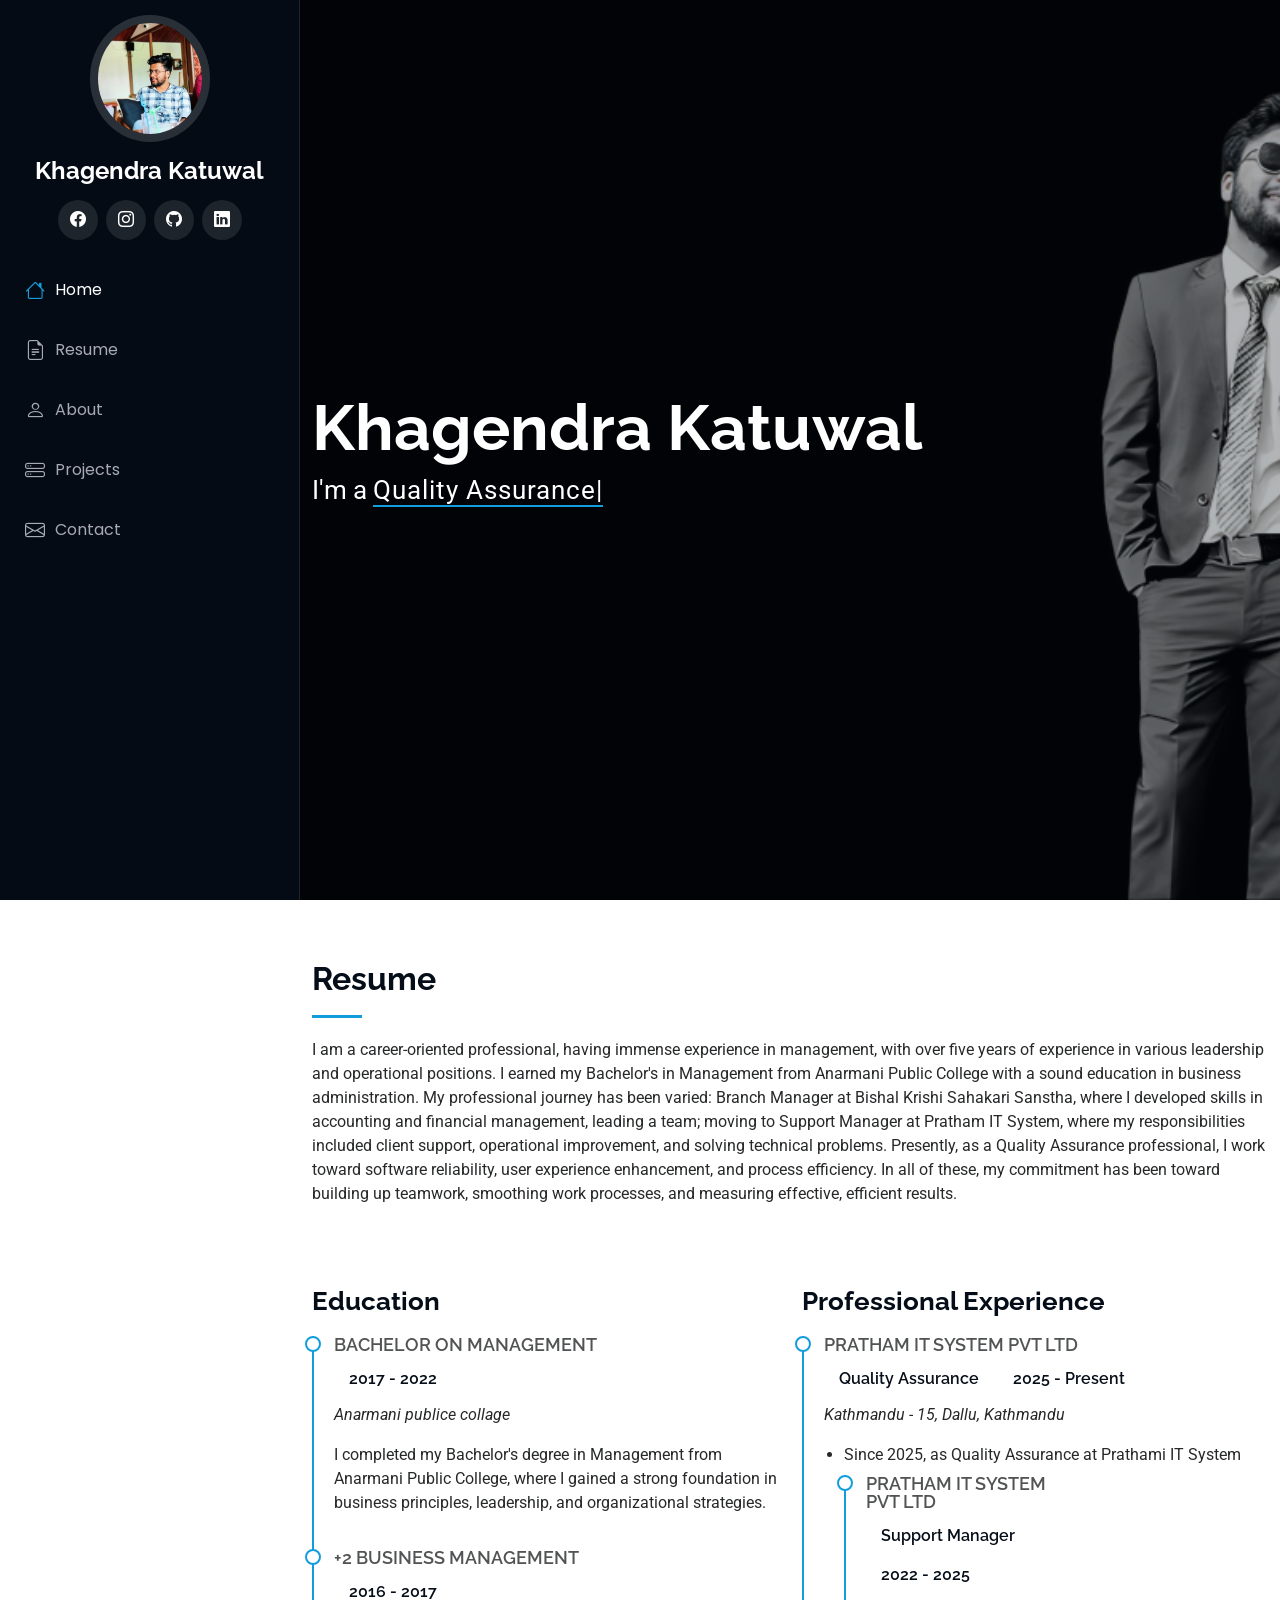
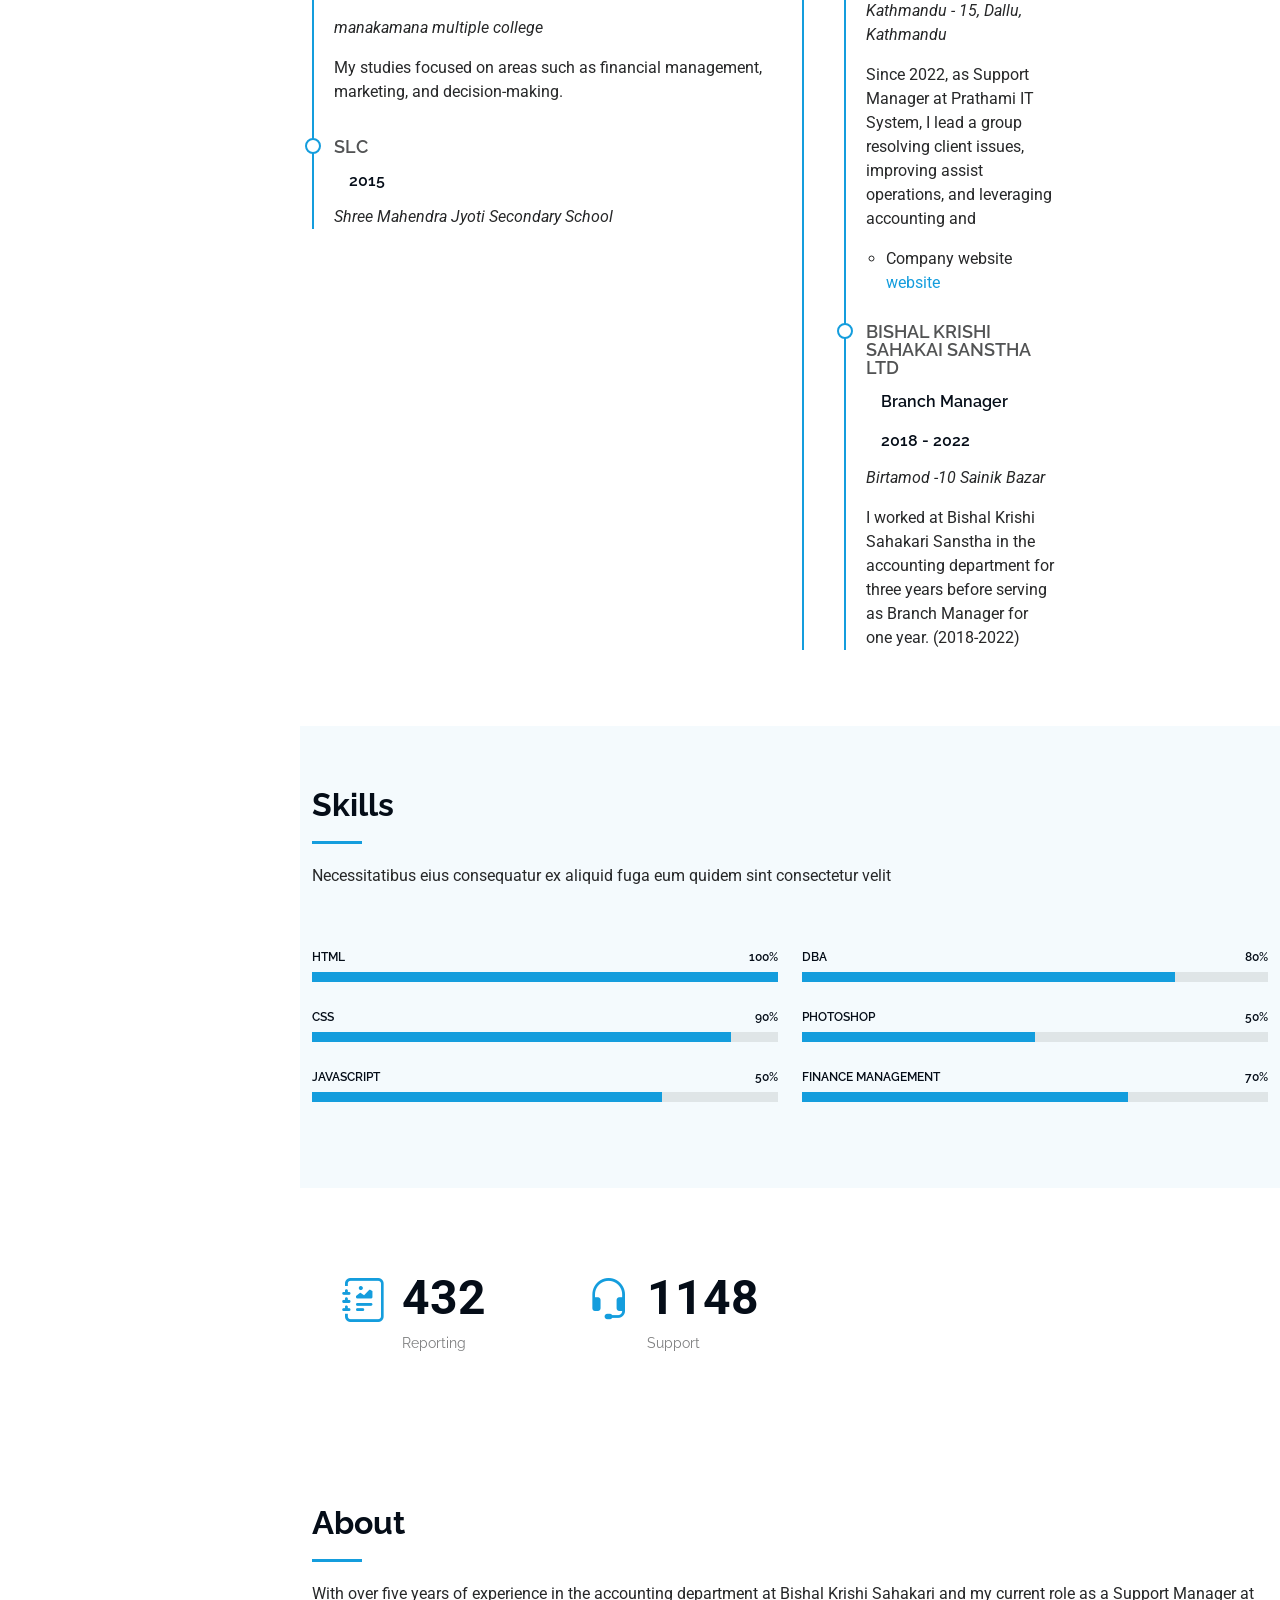
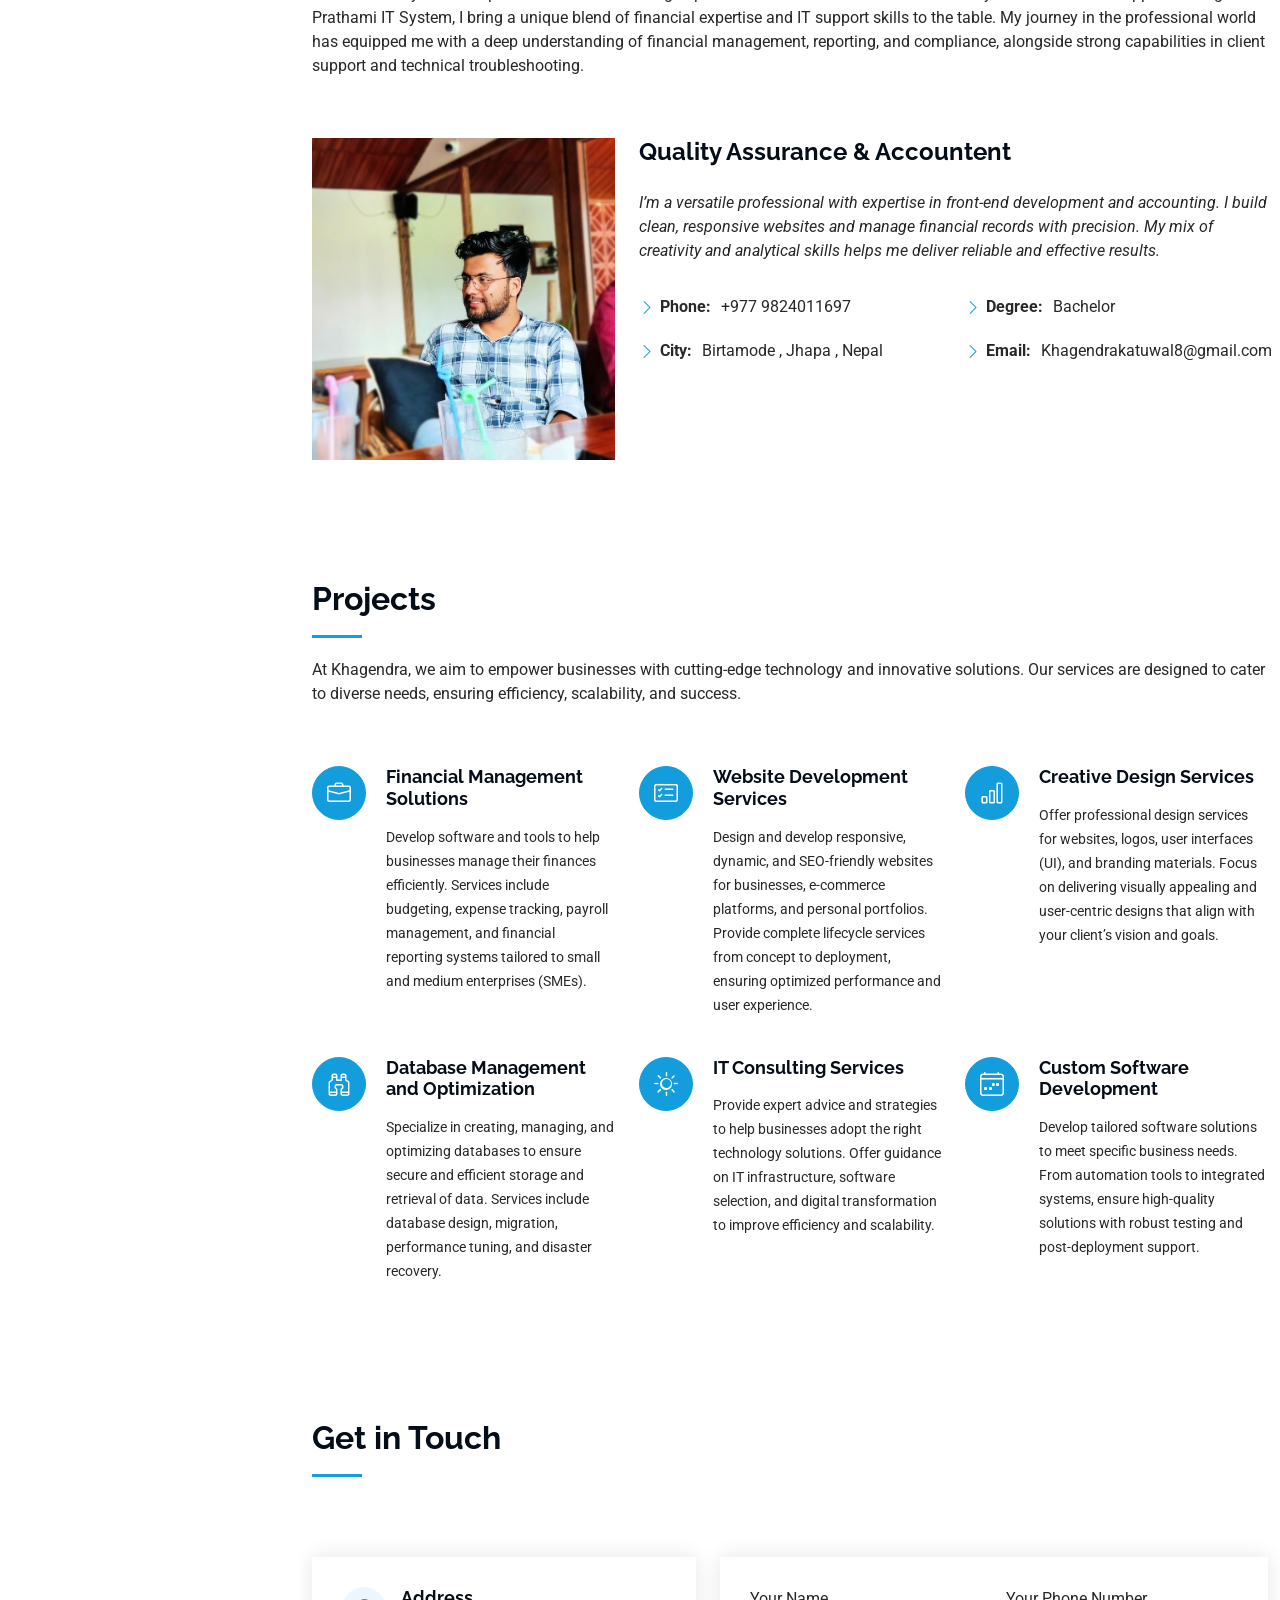
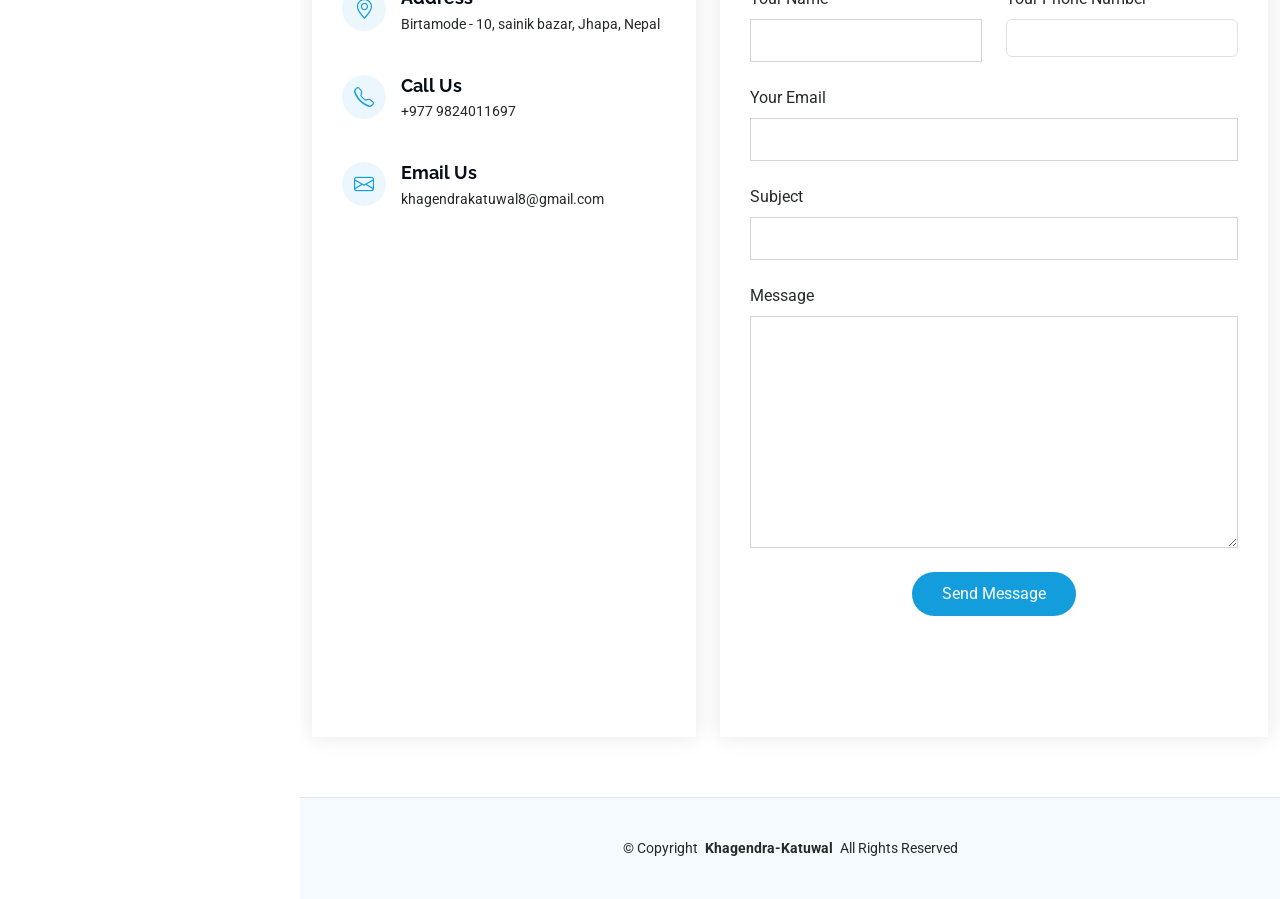
==== commit 210acef4: "Revise professional summary in index.html" ====
--- a/index.html
+++ b/index.html
@@ -94,12 +94,12 @@
       <div class="container section-title" data-aos="fade-up">
         <h2>Resume</h2>
         <p>
-I am a dedicated professional with a strong background in management and over five years of experience in leadership and operational roles. 
-I hold a Bachelor's degree in Management from Anarmani Public College and possess a solid foundation in business administration. My career journey 
-includes serving as a Branch Manager at Bishal Krishi Sahakari Sanstha, where I honed my expertise in accounting, financial management, and team leadership;
- progressing to Support Manager at Pratham IT System, where I excelled in client support, operational improvements, and technical problem-solving. Currently, 
- as a Quality Assurance professional, I focus on ensuring software reliability, enhancing user experience, and driving 
-process efficiency. Across all roles, my commitment has been to foster collaboration, optimize workflows, and deliver measurable, impactful results.
+I am a career-oriented professional, having immense experience in management, with over five years of experience in various leadership and operational positions.
+          I earned my Bachelor's in Management from Anarmani Public College with a sound education in business administration. My professional journey has been varied:
+          Branch Manager at Bishal Krishi Sahakari Sanstha, where I developed skills in accounting and financial management, leading a team; moving to Support Manager at Pratham IT System,
+          where my responsibilities included client support, operational improvement, and solving technical problems. Presently, as a Quality Assurance professional, I work toward software reliability,
+          user experience enhancement, and process efficiency.
+          In all of these, my commitment has been toward building up teamwork, smoothing work processes, and measuring effective, efficient results.
 
 
         </p>
@@ -533,4 +533,4 @@
 
 </body>
 
-</html>+</html>
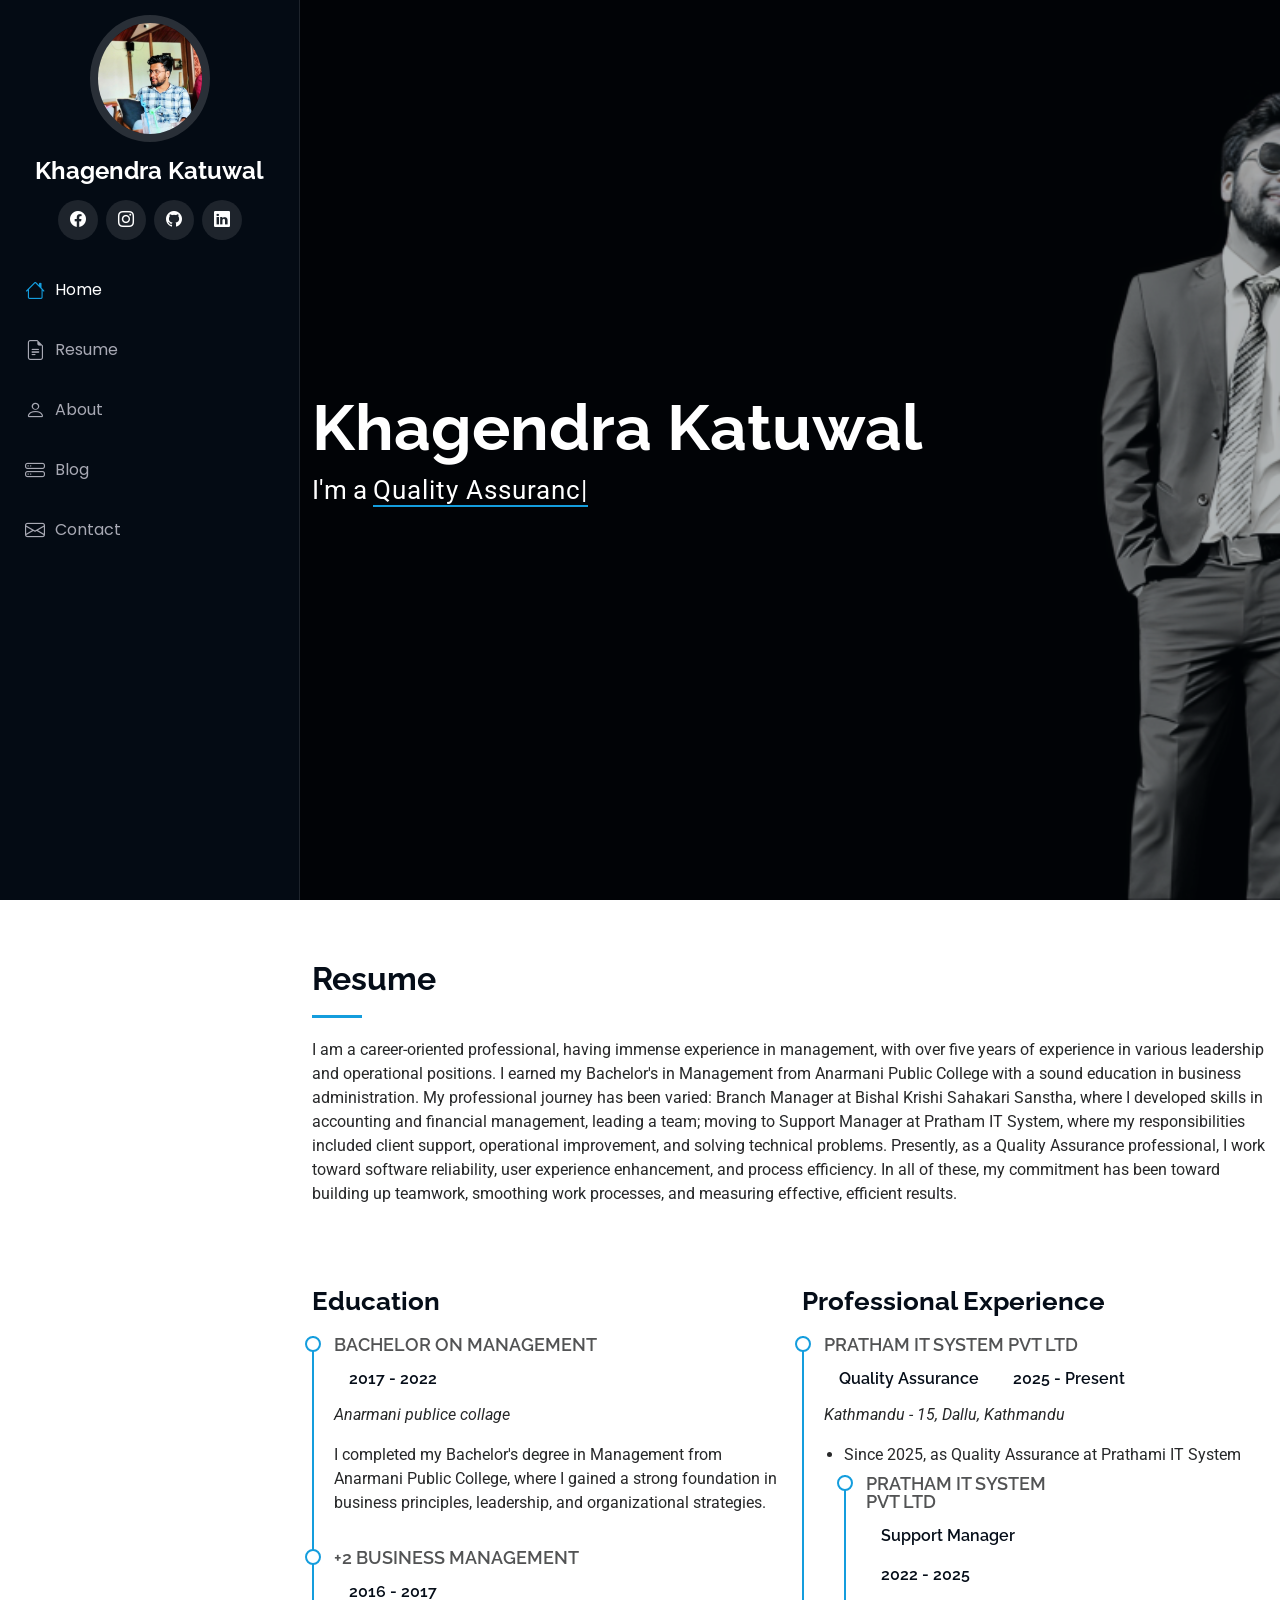
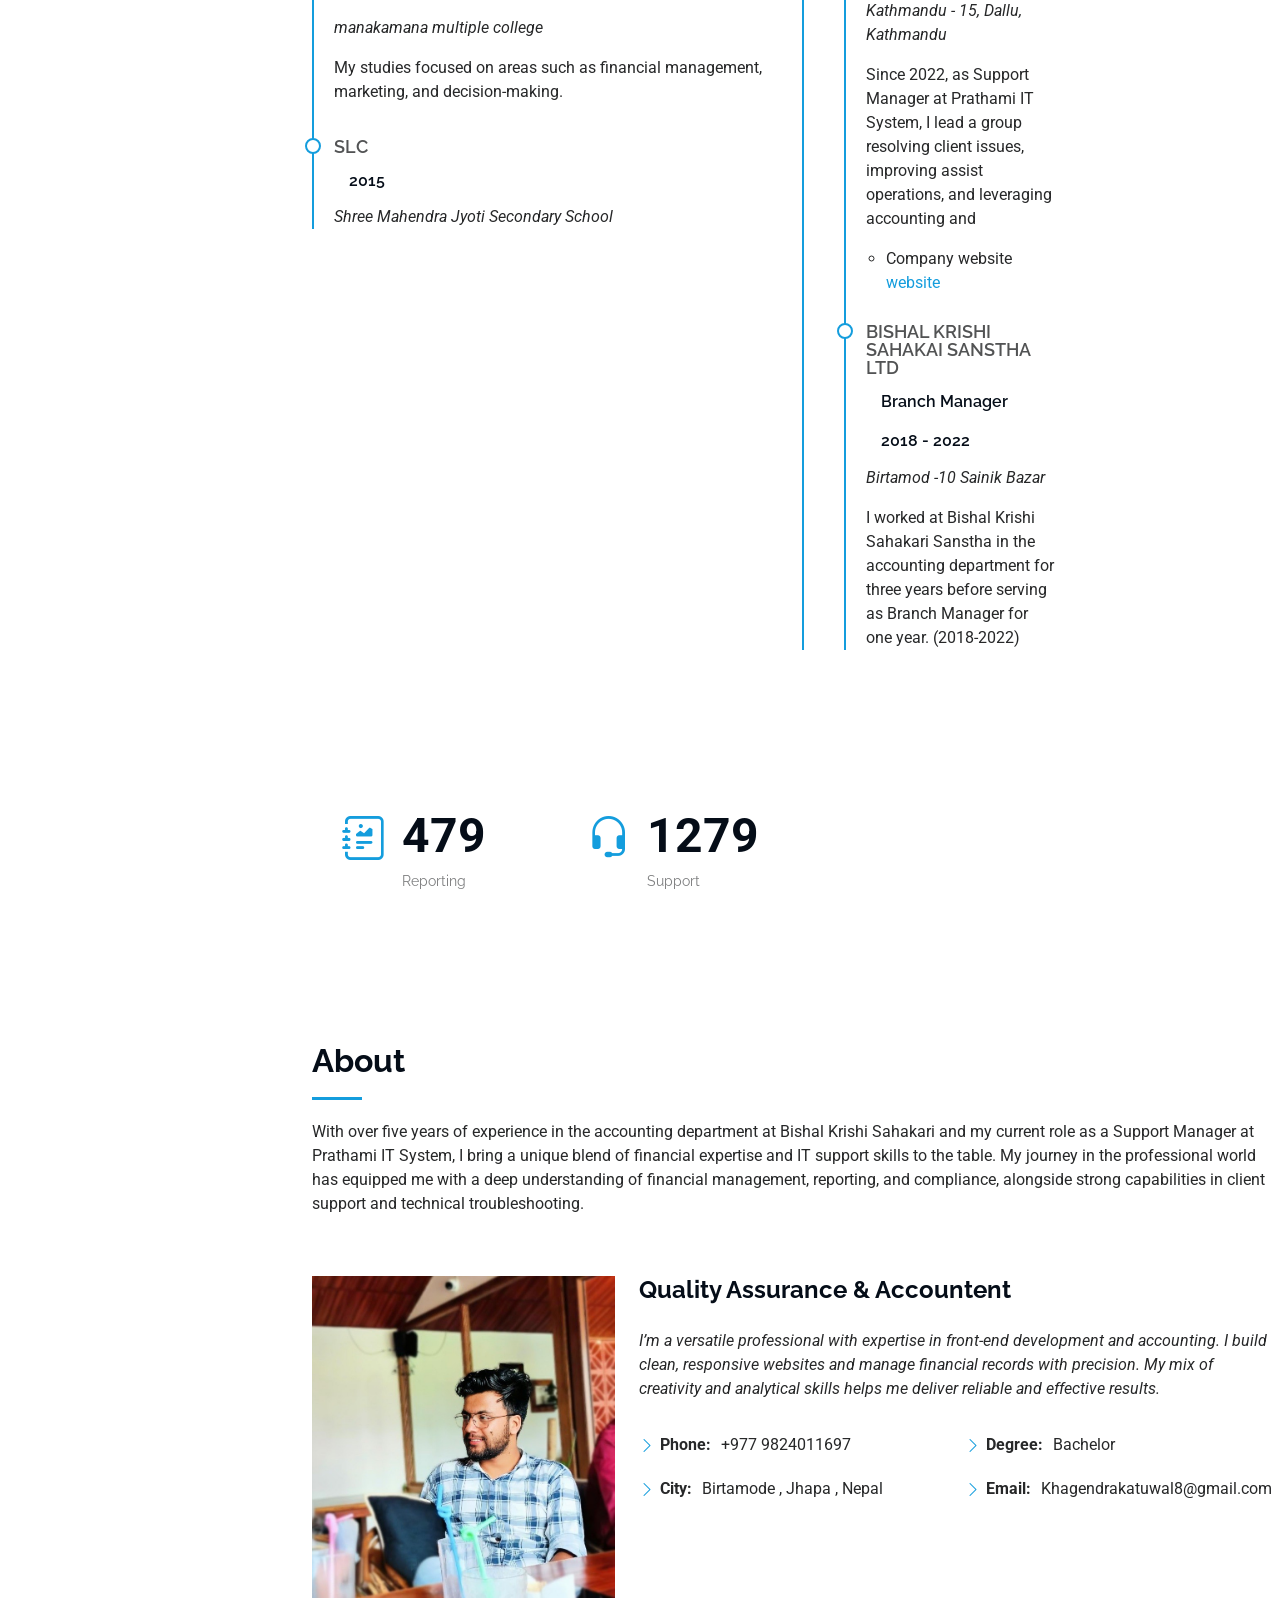
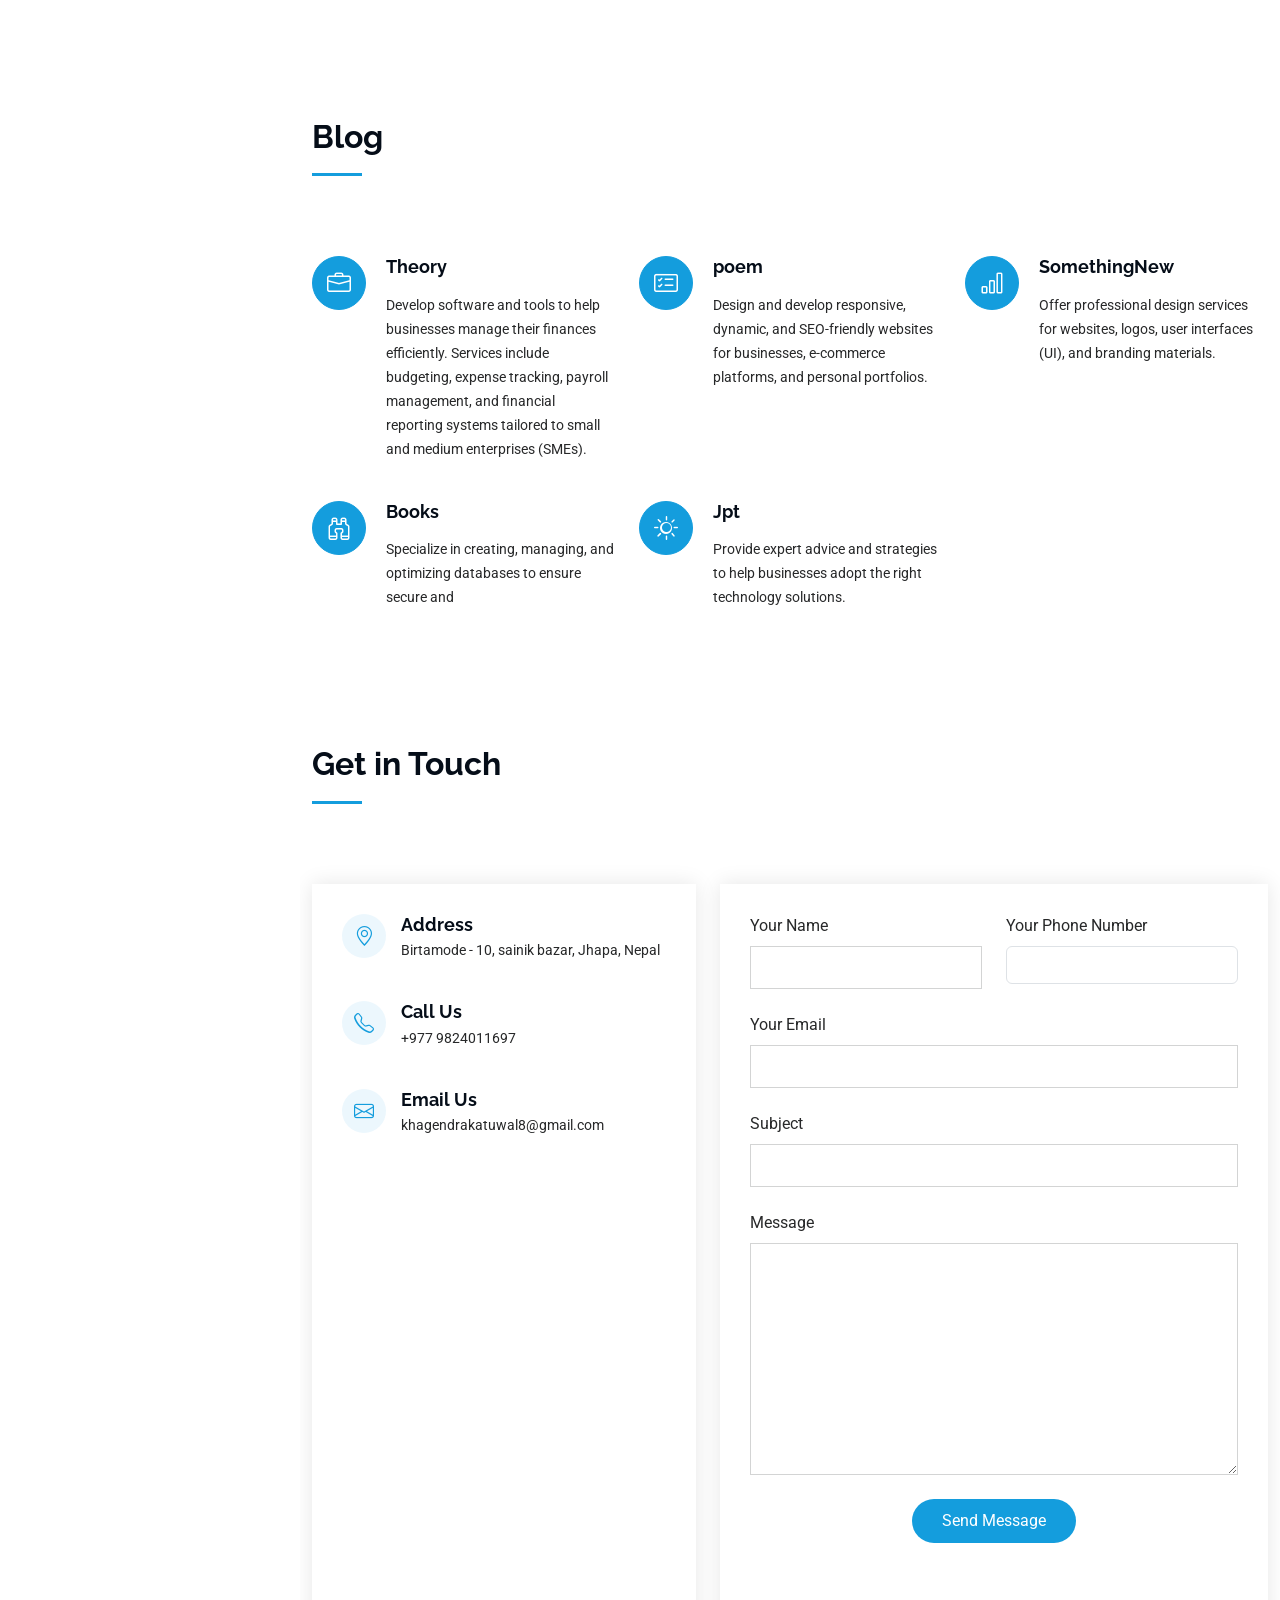
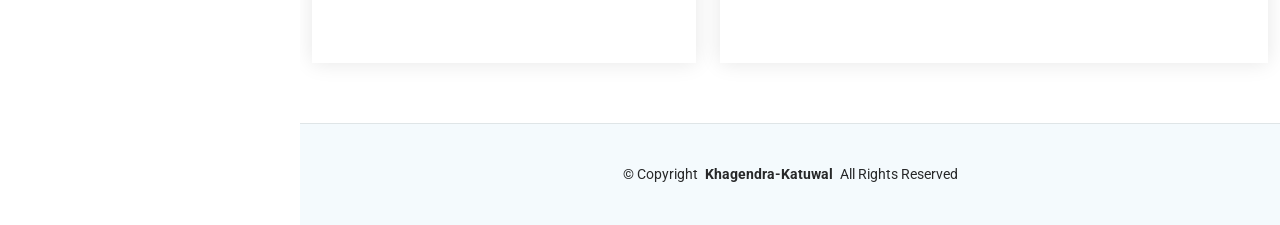
==== commit 7e7cb0c4: "Updated index.html, CSS changes, removed unused files, added new pages" ====
--- a/index.html
+++ b/index.html
@@ -61,7 +61,7 @@
          <li><a href="#resume"><i class="bi bi-file-earmark-text navicon"></i> Resume</a></li>
         <li><a href="#about"><i class="bi bi-person navicon"></i> About</a></li>
        
-        <li><a href="#services"><i class="bi bi-hdd-stack navicon"></i> Projects</a></li>
+        <li><a href="#services"><i class="bi bi-hdd-stack navicon"></i> Blog</a></li>
         <li><a href="#contact"><i class="bi bi-envelope navicon"></i> Contact</a></li>
       </ul>
     </nav>
@@ -182,77 +182,8 @@
 
     </section><!-- /Resume Section -->
 
-    <!-- Skills Section -->
-    <section id="skills" class="skills section light-background">
-
-      <!-- Section Title -->
-      <div class="container section-title" data-aos="fade-up">
-        <h2>Skills</h2>
-        <p>Necessitatibus eius consequatur ex aliquid fuga eum quidem sint consectetur velit</p>
-      </div><!-- End Section Title -->
-
-      <div class="container" data-aos="fade-up" data-aos-delay="100">
-
-        <div class="row skills-content skills-animation">
-
-          <div class="col-lg-6">
-
-            <div class="progress">
-              <span class="skill"><span>HTML</span> <i class="val">100%</i></span>
-              <div class="progress-bar-wrap">
-                <div class="progress-bar" role="progressbar" aria-valuenow="100" aria-valuemin="0" aria-valuemax="100"></div>
-              </div>
-            </div><!-- End Skills Item -->
-
-            <div class="progress">
-              <span class="skill"><span>CSS</span> <i class="val">90%</i></span>
-              <div class="progress-bar-wrap">
-                <div class="progress-bar" role="progressbar" aria-valuenow="90" aria-valuemin="0" aria-valuemax="100"></div>
-              </div>
-            </div><!-- End Skills Item -->
-
-            <div class="progress">
-              <span class="skill"><span>JavaScript</span> <i class="val">50%</i></span>
-              <div class="progress-bar-wrap">
-                <div class="progress-bar" role="progressbar" aria-valuenow="75" aria-valuemin="0" aria-valuemax="100"></div>
-              </div>
-            </div><!-- End Skills Item -->
-
-          </div>
-
-          <div class="col-lg-6">
-
-            <div class="progress">
-              <span class="skill"><span>DBA</span> <i class="val">80%</i></span>
-              <div class="progress-bar-wrap">
-                <div class="progress-bar" role="progressbar" aria-valuenow="80" aria-valuemin="0" aria-valuemax="100"></div>
-              </div>
-            </div><!-- End Skills Item -->
-
-            <div class="progress">
-              <span class="skill"><span>Photoshop</span> <i class="val">50%</i></span>
-              <div class="progress-bar-wrap">
-                <div class="progress-bar" role="progressbar" aria-valuenow="50" aria-valuemin="0" aria-valuemax="100"></div>
-              </div>
-            </div><!-- End Skills Item -->
-
-            <div class="progress">
-              <span class="skill"><span>finance Management</span> <i class="val">70%</i></span>
-              <div class="progress-bar-wrap">
-                <div class="progress-bar" role="progressbar" aria-valuenow="70" aria-valuemin="0" aria-valuemax="100"></div>
-              </div>
-            </div><!-- End Skills Item -->
-
-          </div>
-
-        </div>
-
-      </div>
-
-    </section><!-- /Skills Section -->
-
-
-
+
+      
     <!-- Stats Section -->
     <section id="stats" class="stats section">
 
@@ -342,8 +273,8 @@
 
       <!-- Section Title -->
       <div class="container section-title" data-aos="fade-up">
-        <h2>Projects</h2>
-        <p>At Khagendra, we aim to empower businesses with cutting-edge technology and innovative solutions. Our services are designed to cater to diverse needs, ensuring efficiency, scalability, and success.</p>
+        <h2>Blog</h2>
+        
       </div><!-- End Section Title -->
 
       <div class="container">
@@ -353,7 +284,7 @@
           <div class="col-lg-4 col-md-6 service-item d-flex" data-aos="fade-up" data-aos-delay="100">
             <div class="icon flex-shrink-0"><i class="bi bi-briefcase"></i></div>
             <div>
-              <h4 class="title"><a href="service-details.html" class="stretched-link"> Financial Management Solutions</a></h4>
+              <h4 class="title"><a href="Theory.html" class="stretched-link"> Theory </a></h4>
               <p class="description">Develop software and tools to help businesses manage their finances efficiently. Services include budgeting, expense tracking, payroll management, and financial reporting systems tailored to small and medium enterprises (SMEs).</p>
             </div>
           </div>
@@ -362,43 +293,37 @@
           <div class="col-lg-4 col-md-6 service-item d-flex" data-aos="fade-up" data-aos-delay="200">
             <div class="icon flex-shrink-0"><i class="bi bi-card-checklist"></i></div>
             <div>
-              <h4 class="title"><a href="service-details.html" class="stretched-link">Website Development Services</a></h4>
-              <p class="description">Design and develop responsive, dynamic, and SEO-friendly websites for businesses, e-commerce platforms, and personal portfolios. Provide complete lifecycle services from concept to deployment, ensuring optimized performance and user experience.</p>
+              <h4 class="title"><a href="poem.html" class="stretched-link">poem</a></h4>
+              <p class="description">Design and develop responsive, dynamic, and SEO-friendly websites for businesses, e-commerce platforms, and personal portfolios.
+             </p>
             </div>
           </div><!-- End Service Item -->
 
           <div class="col-lg-4 col-md-6 service-item d-flex" data-aos="fade-up" data-aos-delay="300">
             <div class="icon flex-shrink-0"><i class="bi bi-bar-chart"></i></div>
             <div>
-              <h4 class="title"><a href="service-details.html" class="stretched-link">Creative Design Services</a></h4>
-              <p class="description">Offer professional design services for websites, logos, user interfaces (UI), and branding materials. Focus on delivering visually appealing and user-centric designs that align with your client’s vision and goals.</p>
+              <h4 class="title"><a href="SomethingNew.html" class="stretched-link">SomethingNew</a></h4>
+              <p class="description">Offer professional design services for websites, logos, user interfaces (UI), and branding materials. 
+               </p>
             </div>
           </div><!-- End Service Item -->
 
           <div class="col-lg-4 col-md-6 service-item d-flex" data-aos="fade-up" data-aos-delay="400">
             <div class="icon flex-shrink-0"><i class="bi bi-binoculars"></i></div>
             <div>
-              <h4 class="title"><a href="service-details.html" class="stretched-link">Database Management and Optimization</a></h4>
-              <p class="description">Specialize in creating, managing, and optimizing databases to ensure secure and efficient storage and retrieval of data. Services include database design, migration, performance tuning, and disaster recovery.</p>
+              <h4 class="title"><a href="Books.html" class="stretched-link">Books</a></h4>
+              <p class="description">Specialize in creating, managing, and optimizing databases to ensure secure and 
+             </p>
             </div>
           </div><!-- End Service Item -->
 
           <div class="col-lg-4 col-md-6 service-item d-flex" data-aos="fade-up" data-aos-delay="500">
             <div class="icon flex-shrink-0"><i class="bi bi-brightness-high"></i></div>
             <div>
-              <h4 class="title"><a href="service-details.html" class="stretched-link">IT Consulting Services</a></h4>
-              <p class="description">Provide expert advice and strategies to help businesses adopt the right technology solutions. Offer guidance on IT infrastructure, software selection, and digital transformation to improve efficiency and scalability.</p>
+              <h4 class="title"><a href="JPT.html" class="stretched-link">Jpt</a></h4>
+              <p class="description">Provide expert advice and strategies to help businesses adopt the right technology solutions. </p>
             </div>
           </div><!-- End Service Item -->
-
-          <div class="col-lg-4 col-md-6 service-item d-flex" data-aos="fade-up" data-aos-delay="600">
-            <div class="icon flex-shrink-0"><i class="bi bi-calendar4-week"></i></div>
-            <div>
-              <h4 class="title"><a href="service-details.html" class="stretched-link">Custom Software Development</a></h4>
-              <p class="description">Develop tailored software solutions to meet specific business needs. From automation tools to integrated systems, ensure high-quality solutions with robust testing and post-deployment support.</p>
-            </div>
-          </div><!-- End Service Item -->
-
         </div>
 
       </div>
@@ -494,7 +419,6 @@
         </div>
 
       </div>
-
     </section><!-- /Contact Section -->
 
   </main>
--- a/assets/css/main.css
+++ b/assets/css/main.css
@@ -64,6 +64,7 @@
   color: var(--default-color);
   background-color: var(--background-color);
   font-family: var(--default-font);
+ 
 }
 
 a {
@@ -186,6 +187,7 @@
 }
 
 .header .social-links a {
+ 
   font-size: 16px;
   display: inline-flex;
   align-items: center;
@@ -243,7 +245,7 @@
 
 .header .header-toggle:hover {
   color: var(--contrast-color);
-  background-color: color-mix(in srgb, var(--accent-color) 90%, white 15%);
+  background-color: color-mix(in srgb, var(--accent-color) 90%, rgb(70, 68, 68) 15%);
 }
 
 /*--------------------------------------------------------------
@@ -573,6 +575,7 @@
 .hero .container {
   position: relative;
   z-index: 3;
+
     
 }
 
@@ -896,6 +899,7 @@
 --------------------------------------------------------------*/
 .services .service-item {
   position: relative;
+  
 }
 
 .services .service-item .icon {
@@ -1207,12 +1211,15 @@
 # Service Details Section
 --------------------------------------------------------------*/
 .service-details .services-list {
+  
+
   padding: 10px 30px;
   border: 1px solid color-mix(in srgb, var(--default-color), transparent 90%);
   margin-bottom: 20px;
 }
 
 .service-details .services-list a {
+  
   display: block;
   line-height: 1;
   padding: 8px 0 8px 15px;
@@ -1273,4 +1280,5 @@
 --------------------------------------------------------------*/
 .starter-section {
   /* Add your styles here */
-}+}
+
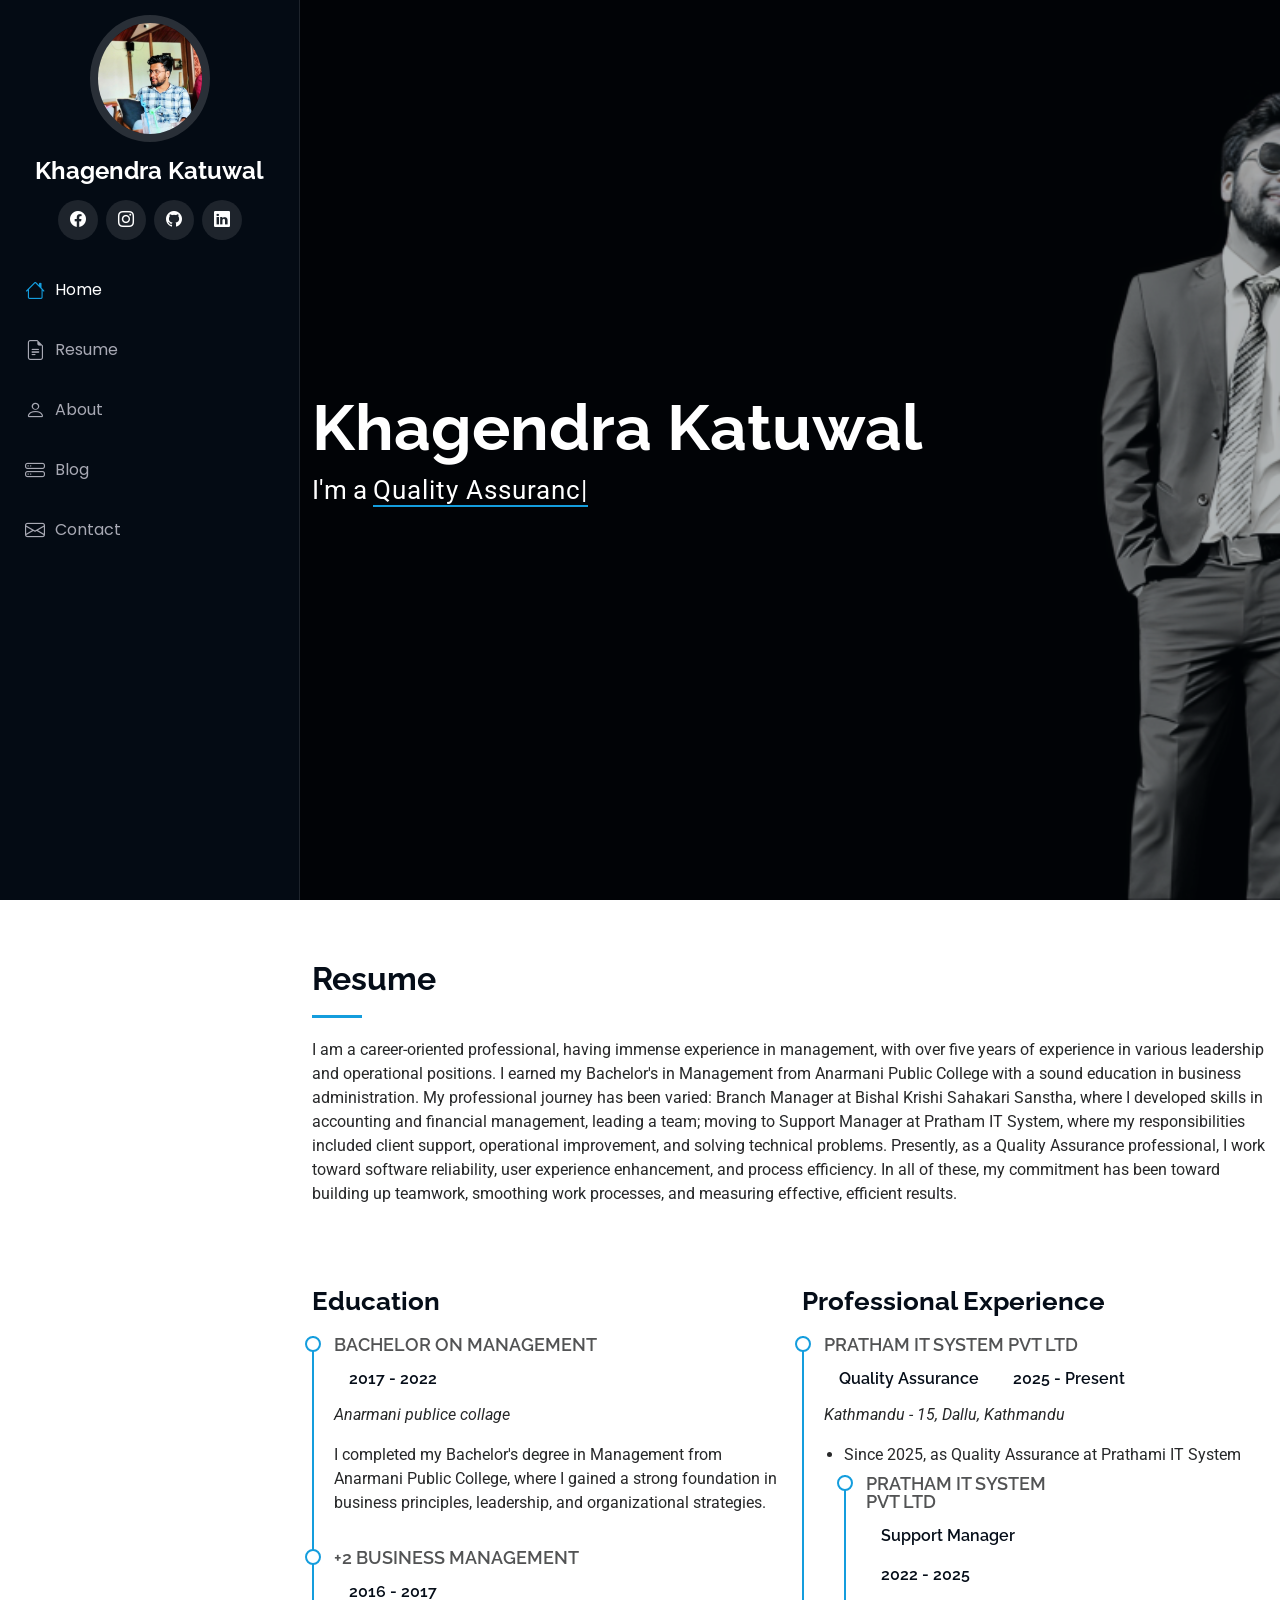
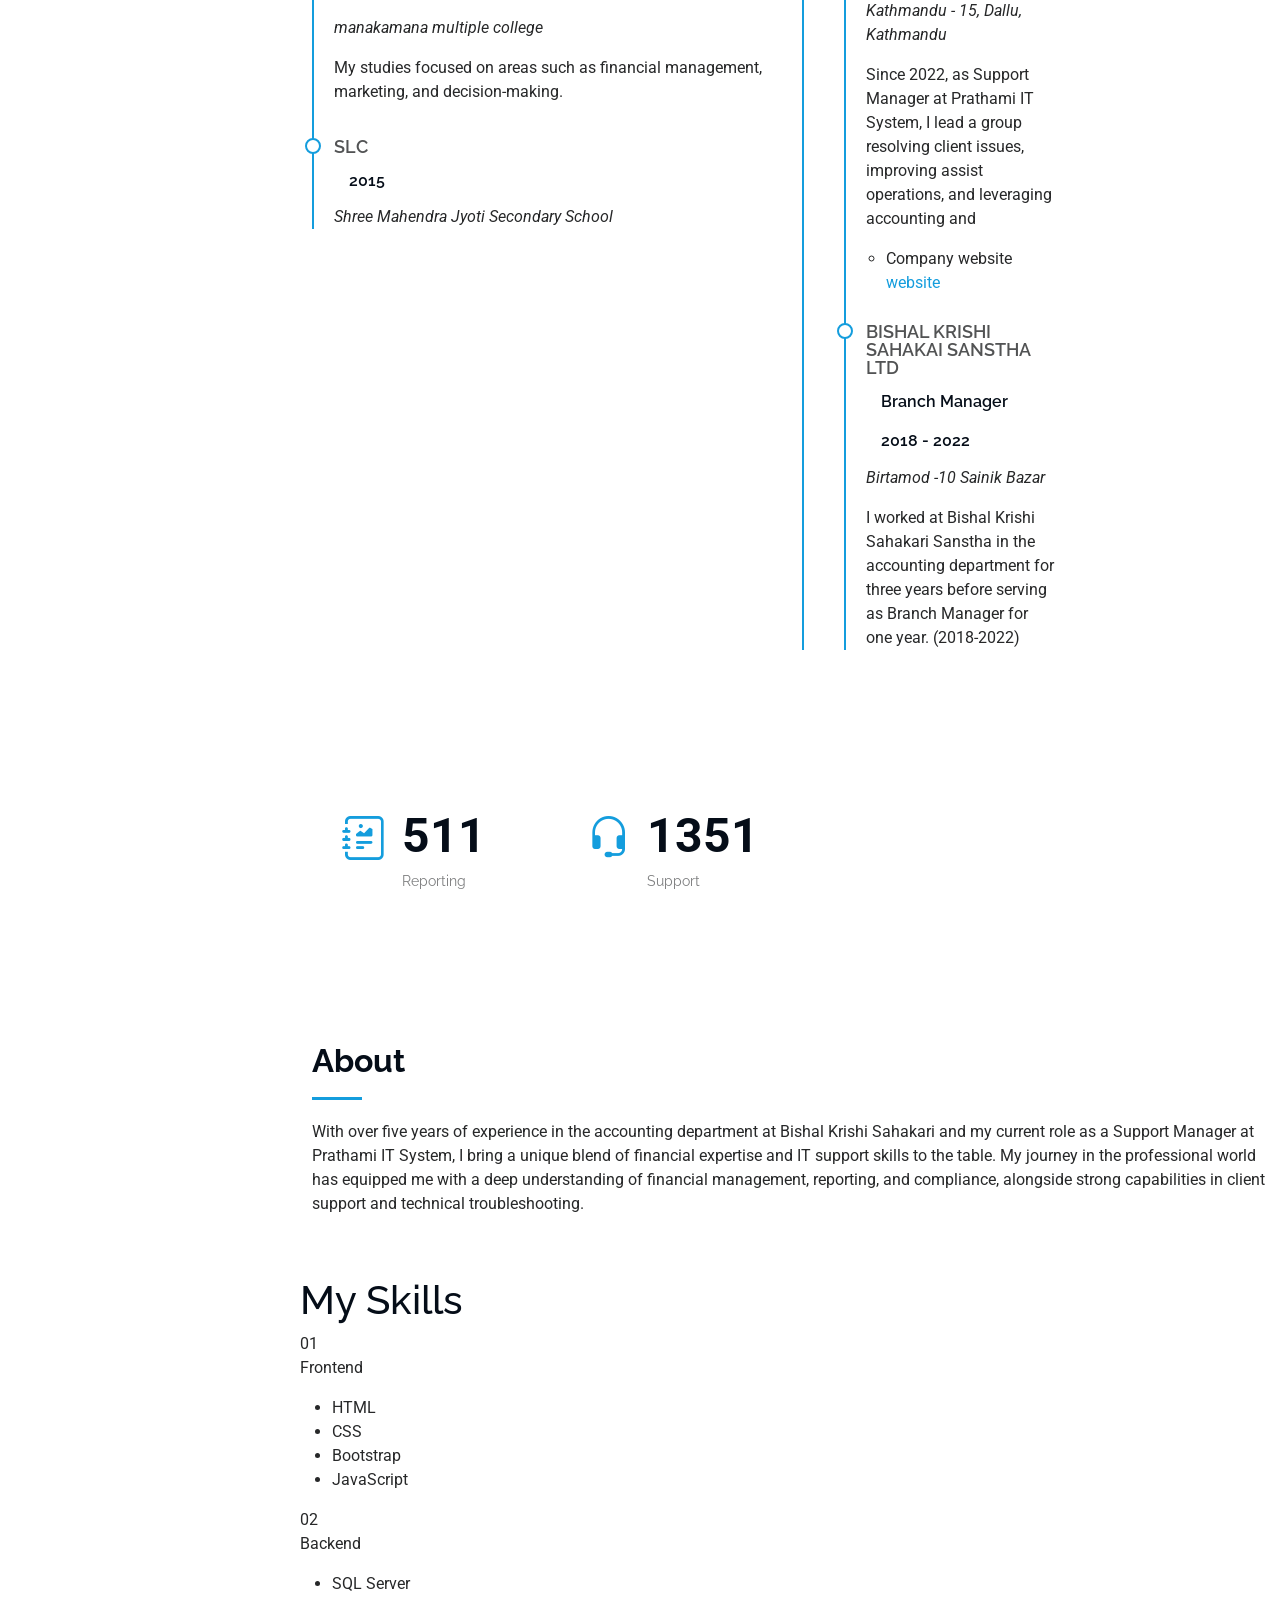
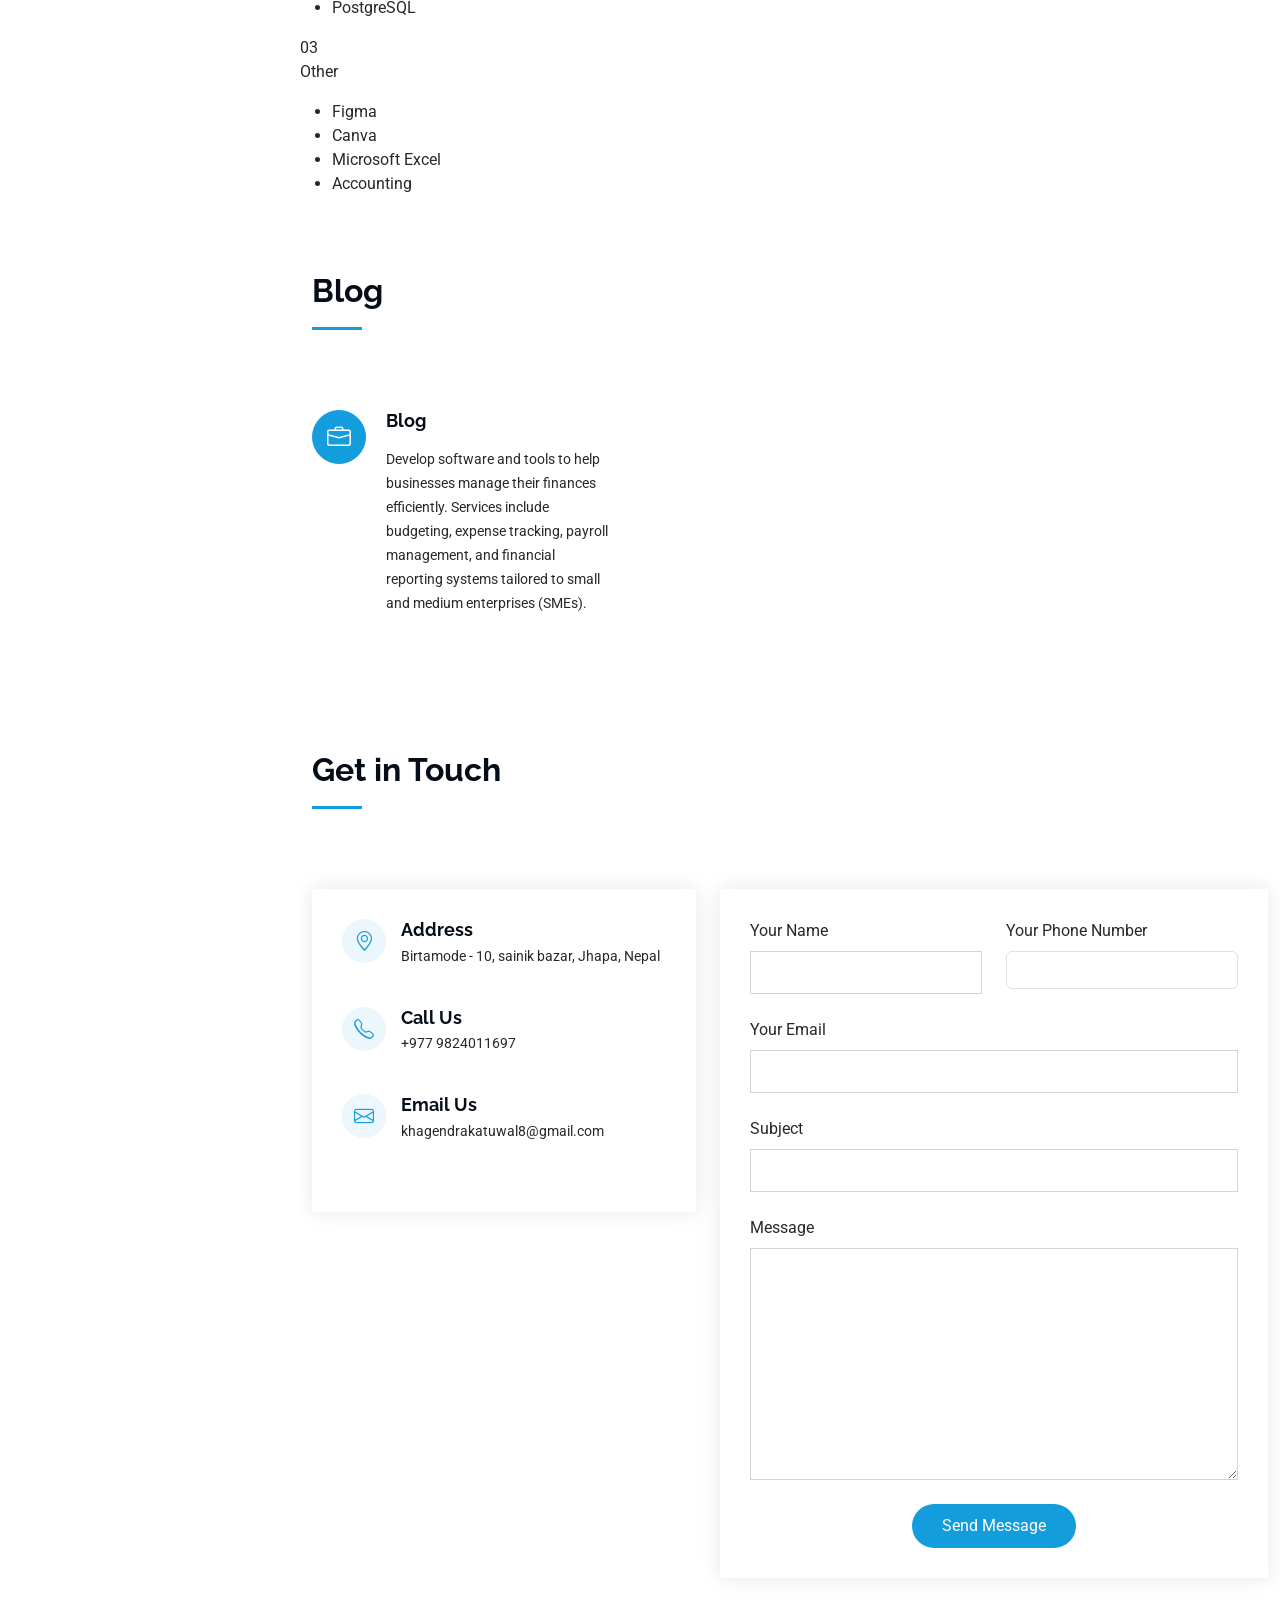
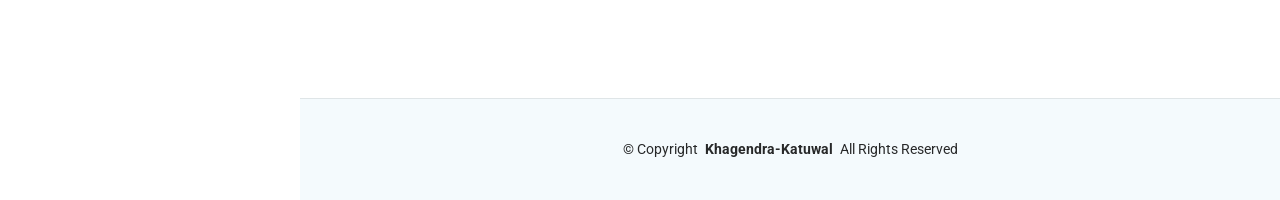
==== commit 9ebec461: "update skill" ====
--- a/index.html
+++ b/index.html
@@ -219,6 +219,7 @@
     <section id="about" class="about section">
 
       <!-- Section Title -->
+      
       <div class="container section-title" data-aos="fade-up">
         <h2>About</h2>
         <p>With over five years of experience in the accounting department at Bishal Krishi Sahakari and my current role as
@@ -228,46 +229,42 @@
           troubleshooting.
         </p>
       </div><!-- End Section Title -->
-
-      <div class="container" data-aos="fade-up" data-aos-delay="100">
-
-        <div class="row gy-4 justify-content-center">
-          <div class="col-lg-4">
-            <img src="assets/img/my-profile-img.jpg" class="img-fluid" alt="">
-          </div>
-          <div class="col-lg-8 content">
-            <h2>Quality Assurance & Accountent</h2>
-            <p class="fst-italic py-3">
-              I’m a versatile professional with expertise in front-end development and accounting. I build clean, 
-              responsive websites and manage financial records with precision. 
-              My mix of creativity and analytical skills helps me deliver reliable and effective results.
-            </p>
-            <div class="row">
-              <div class="col-lg-6">
-                <ul>
-                  
-                  <li><i class="bi bi-chevron-right"></i> <strong>Phone:</strong> <span>+977 9824011697</span></li>
-                  <li><i class="bi bi-chevron-right"></i> <strong>City:</strong> <span>Birtamode , Jhapa , Nepal</span></li>
-                </ul>
-              </div>
-              <div class="col-lg-6">
-                <ul>               
-                  <li><i class="bi bi-chevron-right"></i> <strong>Degree:</strong> <span>Bachelor</span></li>
-                  <li><i class="bi bi-chevron-right"></i> <strong>Email:</strong> <span>Khagendrakatuwal8@gmail.com</span></li>
-                </ul>
-              </div>
-            </div>
-           
-          </div>
-        </div>
-
-      </div>
-
-    </section><!-- /About Section -->
-
-
-
-
+<div class="skills-wrapper">
+  <h1>My <span>Skills</span></h1>
+
+  <div class="grid">
+    <div class="category">
+      <span class="cat-number">01</span>
+      <p class="cat-title">Frontend</p>
+      <ul class="skill-list">
+        <li>HTML</li>
+        <li>CSS</li>
+        <li>Bootstrap</li>
+        <li>JavaScript</li>
+      </ul>
+    </div>
+
+    <div class="category">
+      <span class="cat-number">02</span>
+      <p class="cat-title">Backend</p>
+      <ul class="skill-list">
+        <li>SQL Server</li>
+        <li>PostgreSQL</li>
+      </ul>
+    </div>
+
+    <div class="category">
+      <span class="cat-number">03</span>
+      <p class="cat-title">Other</p>
+      <ul class="skill-list">
+        <li>Figma</li>
+        <li>Canva</li>
+        <li>Microsoft Excel</li>
+        <li>Accounting</li>
+      </ul>
+    </div>
+  </div>
+</div>
     <!-- Services Section -->
     <section id="services" class="services section">
 
@@ -284,49 +281,12 @@
           <div class="col-lg-4 col-md-6 service-item d-flex" data-aos="fade-up" data-aos-delay="100">
             <div class="icon flex-shrink-0"><i class="bi bi-briefcase"></i></div>
             <div>
-              <h4 class="title"><a href="Theory.html" class="stretched-link"> Theory </a></h4>
+              <h4 class="title"><a href="Theory.html" class="stretched-link"> Blog </a></h4>
               <p class="description">Develop software and tools to help businesses manage their finances efficiently. Services include budgeting, expense tracking, payroll management, and financial reporting systems tailored to small and medium enterprises (SMEs).</p>
             </div>
           </div>
           <!-- End Service Item -->
 
-          <div class="col-lg-4 col-md-6 service-item d-flex" data-aos="fade-up" data-aos-delay="200">
-            <div class="icon flex-shrink-0"><i class="bi bi-card-checklist"></i></div>
-            <div>
-              <h4 class="title"><a href="poem.html" class="stretched-link">poem</a></h4>
-              <p class="description">Design and develop responsive, dynamic, and SEO-friendly websites for businesses, e-commerce platforms, and personal portfolios.
-             </p>
-            </div>
-          </div><!-- End Service Item -->
-
-          <div class="col-lg-4 col-md-6 service-item d-flex" data-aos="fade-up" data-aos-delay="300">
-            <div class="icon flex-shrink-0"><i class="bi bi-bar-chart"></i></div>
-            <div>
-              <h4 class="title"><a href="SomethingNew.html" class="stretched-link">SomethingNew</a></h4>
-              <p class="description">Offer professional design services for websites, logos, user interfaces (UI), and branding materials. 
-               </p>
-            </div>
-          </div><!-- End Service Item -->
-
-          <div class="col-lg-4 col-md-6 service-item d-flex" data-aos="fade-up" data-aos-delay="400">
-            <div class="icon flex-shrink-0"><i class="bi bi-binoculars"></i></div>
-            <div>
-              <h4 class="title"><a href="Books.html" class="stretched-link">Books</a></h4>
-              <p class="description">Specialize in creating, managing, and optimizing databases to ensure secure and 
-             </p>
-            </div>
-          </div><!-- End Service Item -->
-
-          <div class="col-lg-4 col-md-6 service-item d-flex" data-aos="fade-up" data-aos-delay="500">
-            <div class="icon flex-shrink-0"><i class="bi bi-brightness-high"></i></div>
-            <div>
-              <h4 class="title"><a href="JPT.html" class="stretched-link">Jpt</a></h4>
-              <p class="description">Provide expert advice and strategies to help businesses adopt the right technology solutions. </p>
-            </div>
-          </div><!-- End Service Item -->
-        </div>
-
-      </div>
 
     </section><!-- /Services Section -->
 
@@ -369,7 +329,7 @@
                   <p>khagendrakatuwal8@gmail.com</p>
                 </div>
               </div><!-- End Info Item -->
-              <iframe src="https://www.google.com/maps/embed?pb=!1m17!1m12!1m3!1d1097.5750582010203!2d87.97810726961377!3d26.584695197867816!2m3!1f0!2f0!3f0!3m2!1i1024!2i768!4f13.1!3m2!1m1!2s!5e1!3m2!1sen!2snp!4v1736313595350!5m2!1sen!2snp" width="600" height="450" style="border:0;" frameborder="0" style="border:0; width: 100%; height: 270px;" allowfullscreen="" loading="lazy" referrerpolicy="no-referrer-when-downgrade"></iframe>
+      
               
             </div>
           </div>
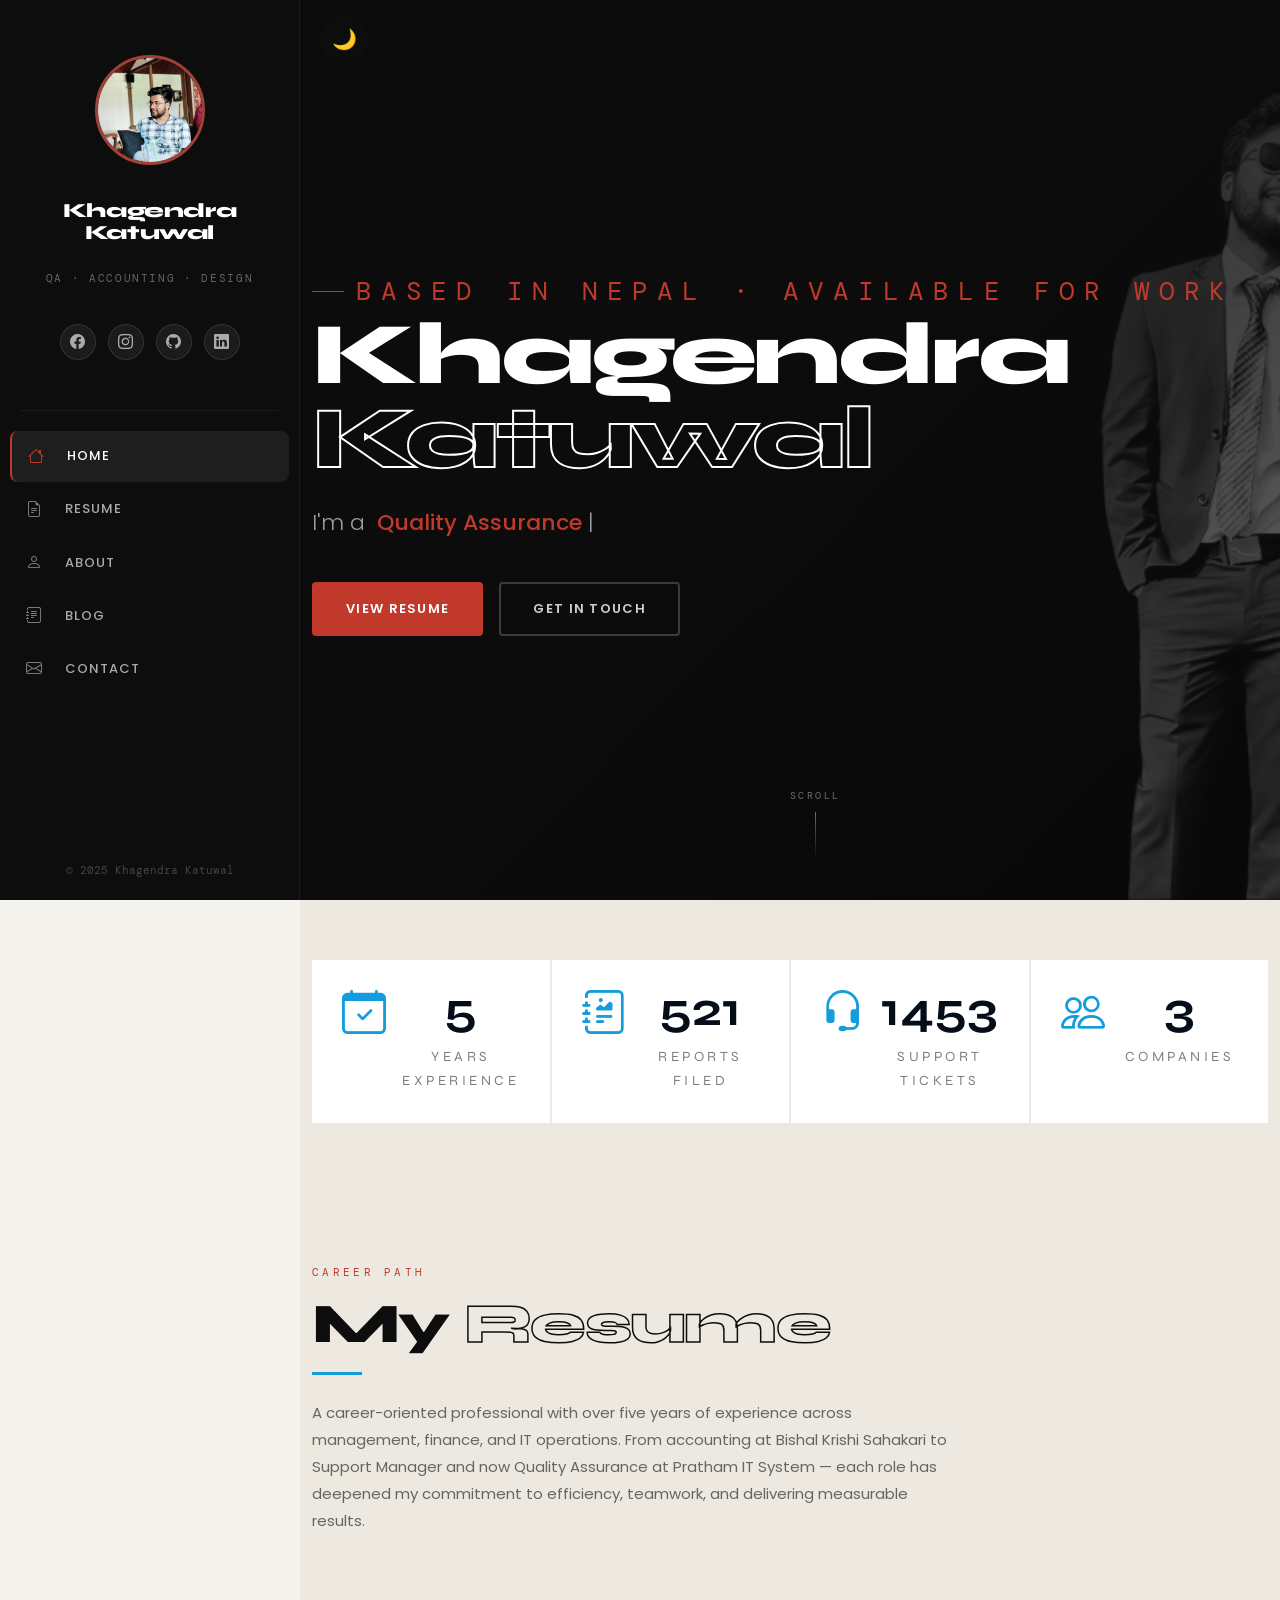
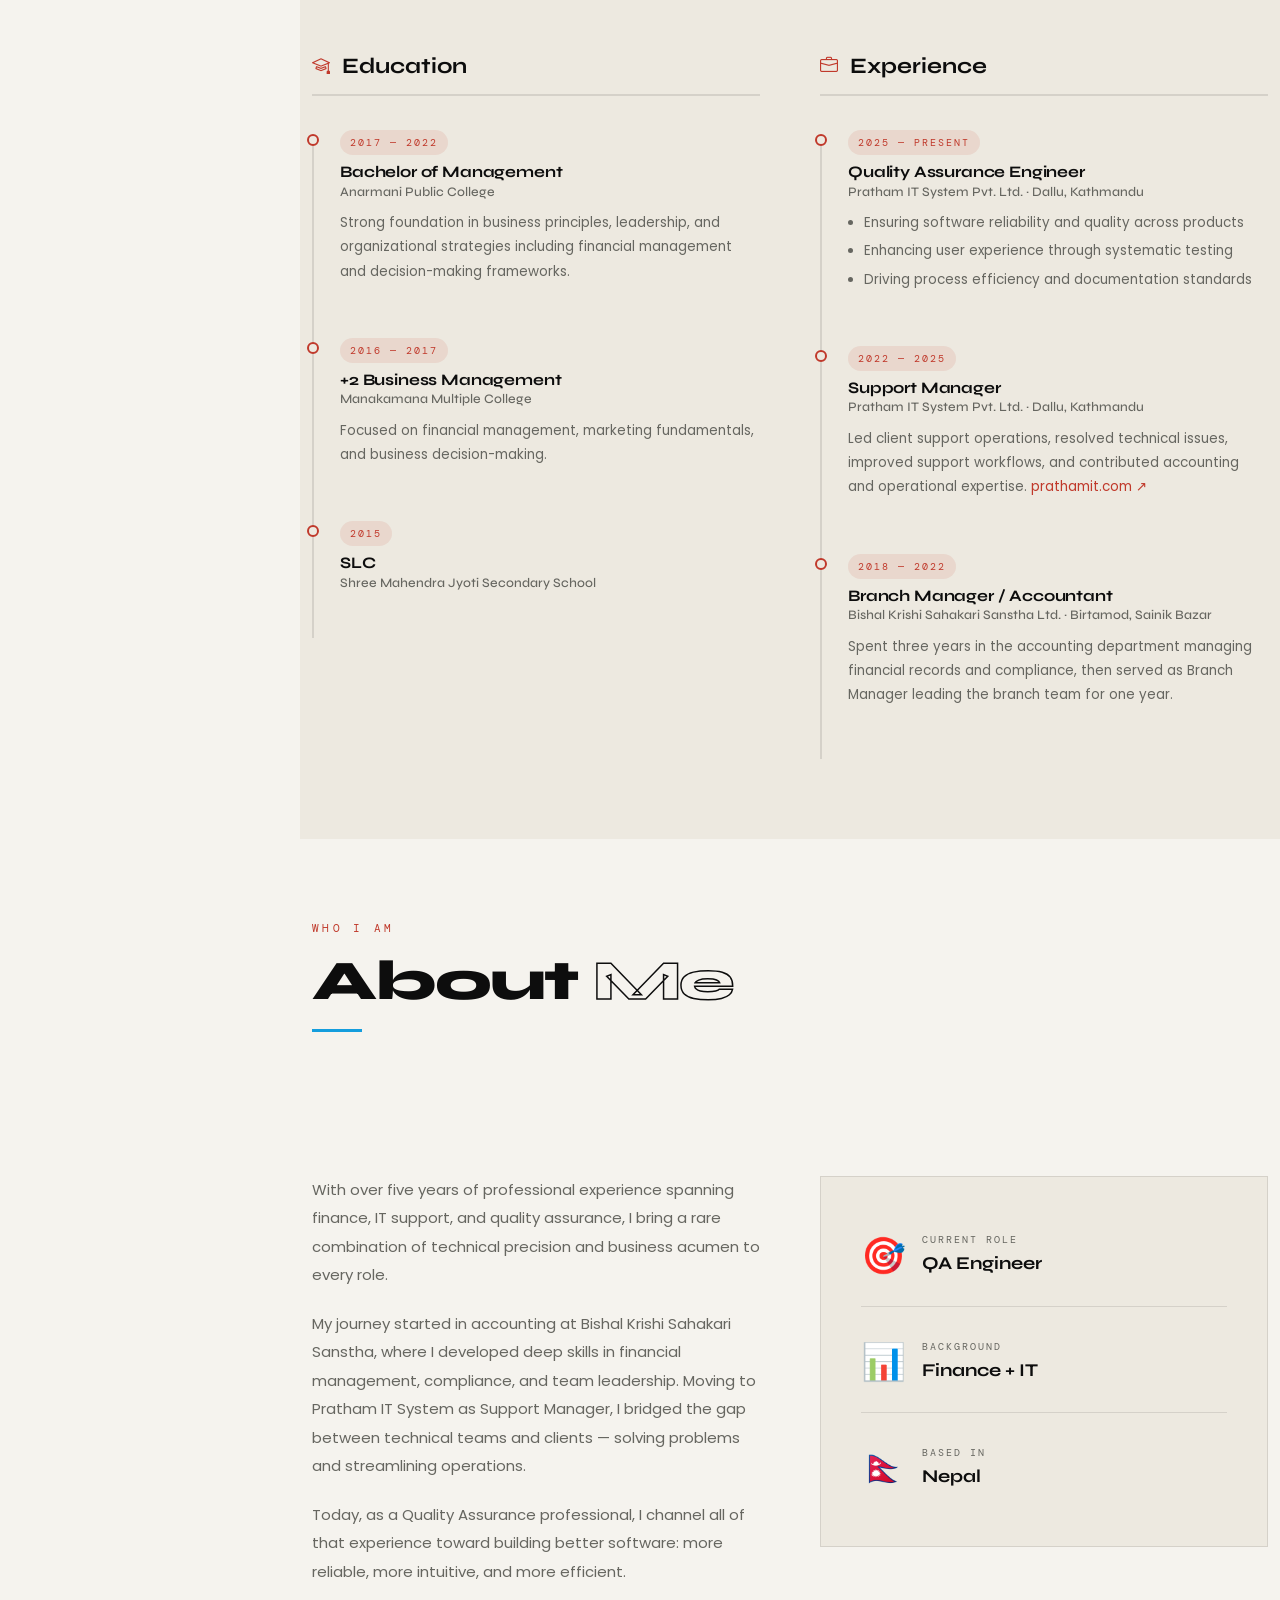
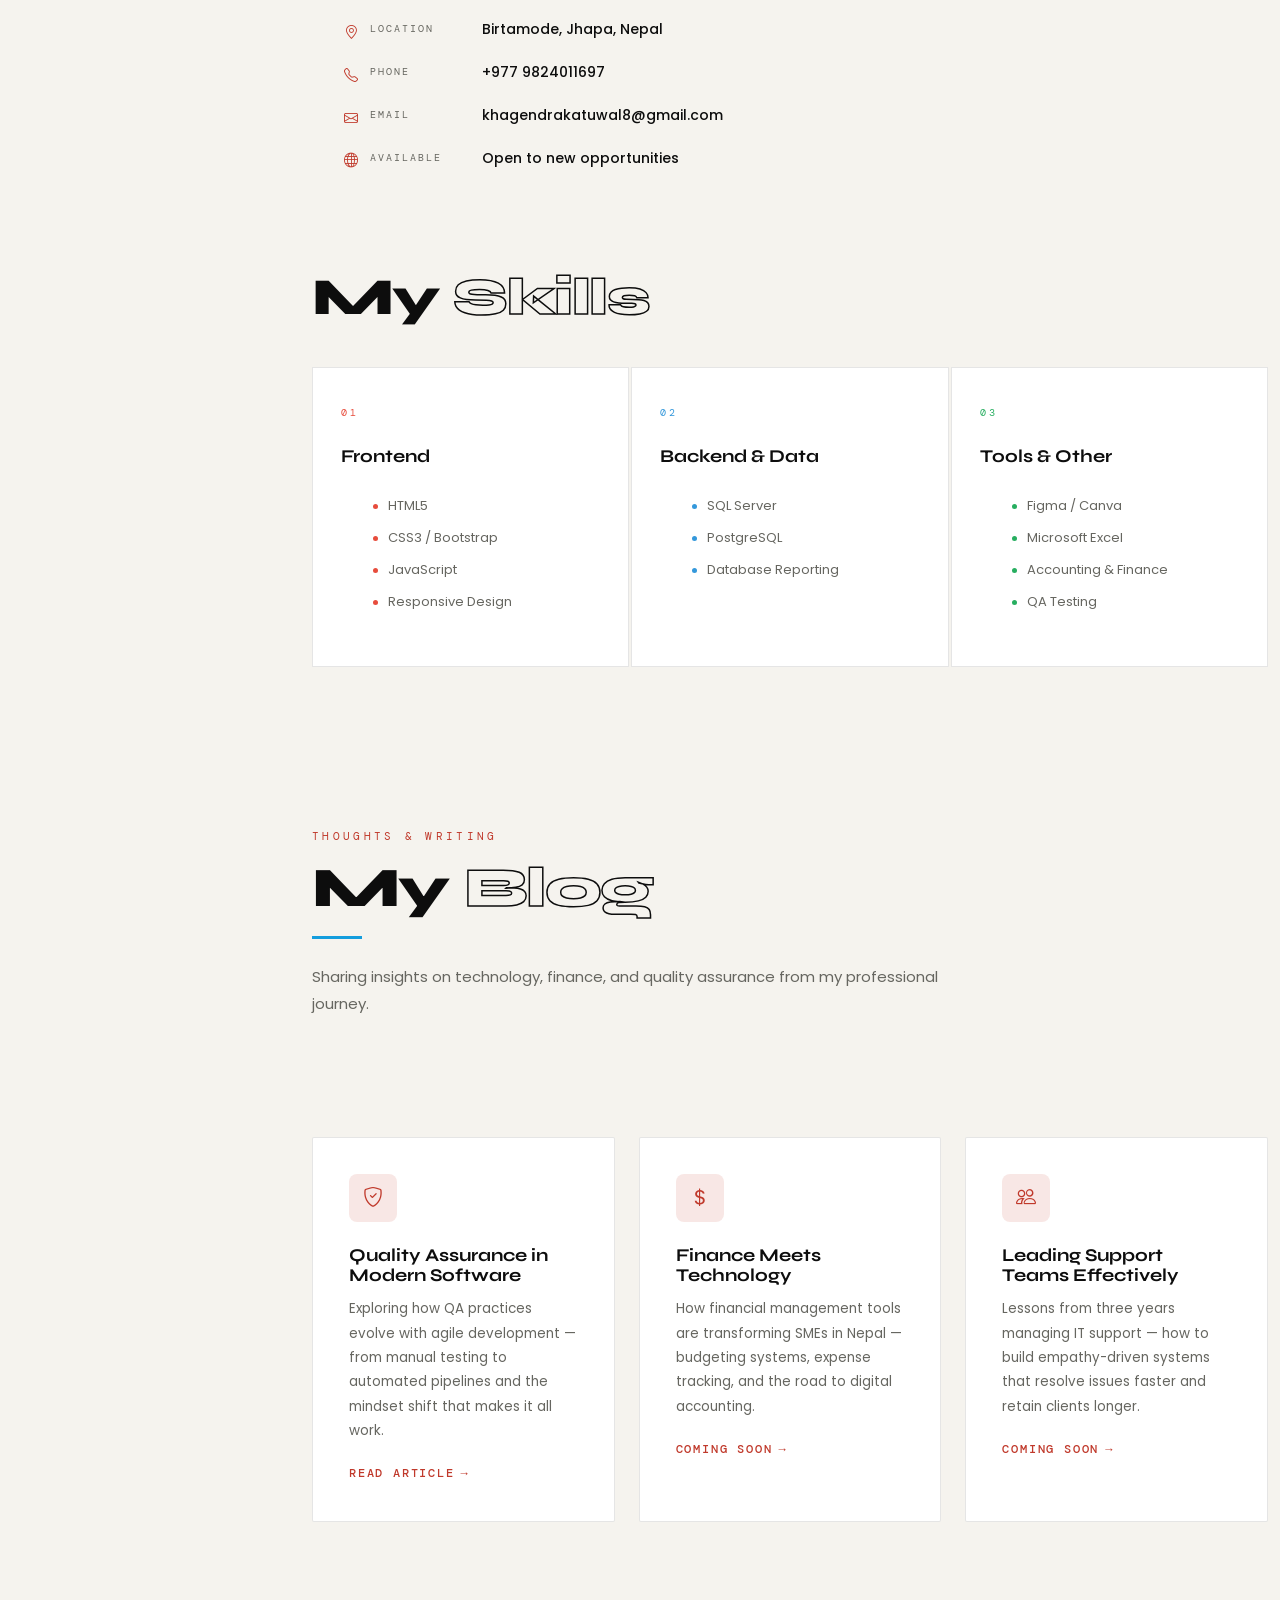
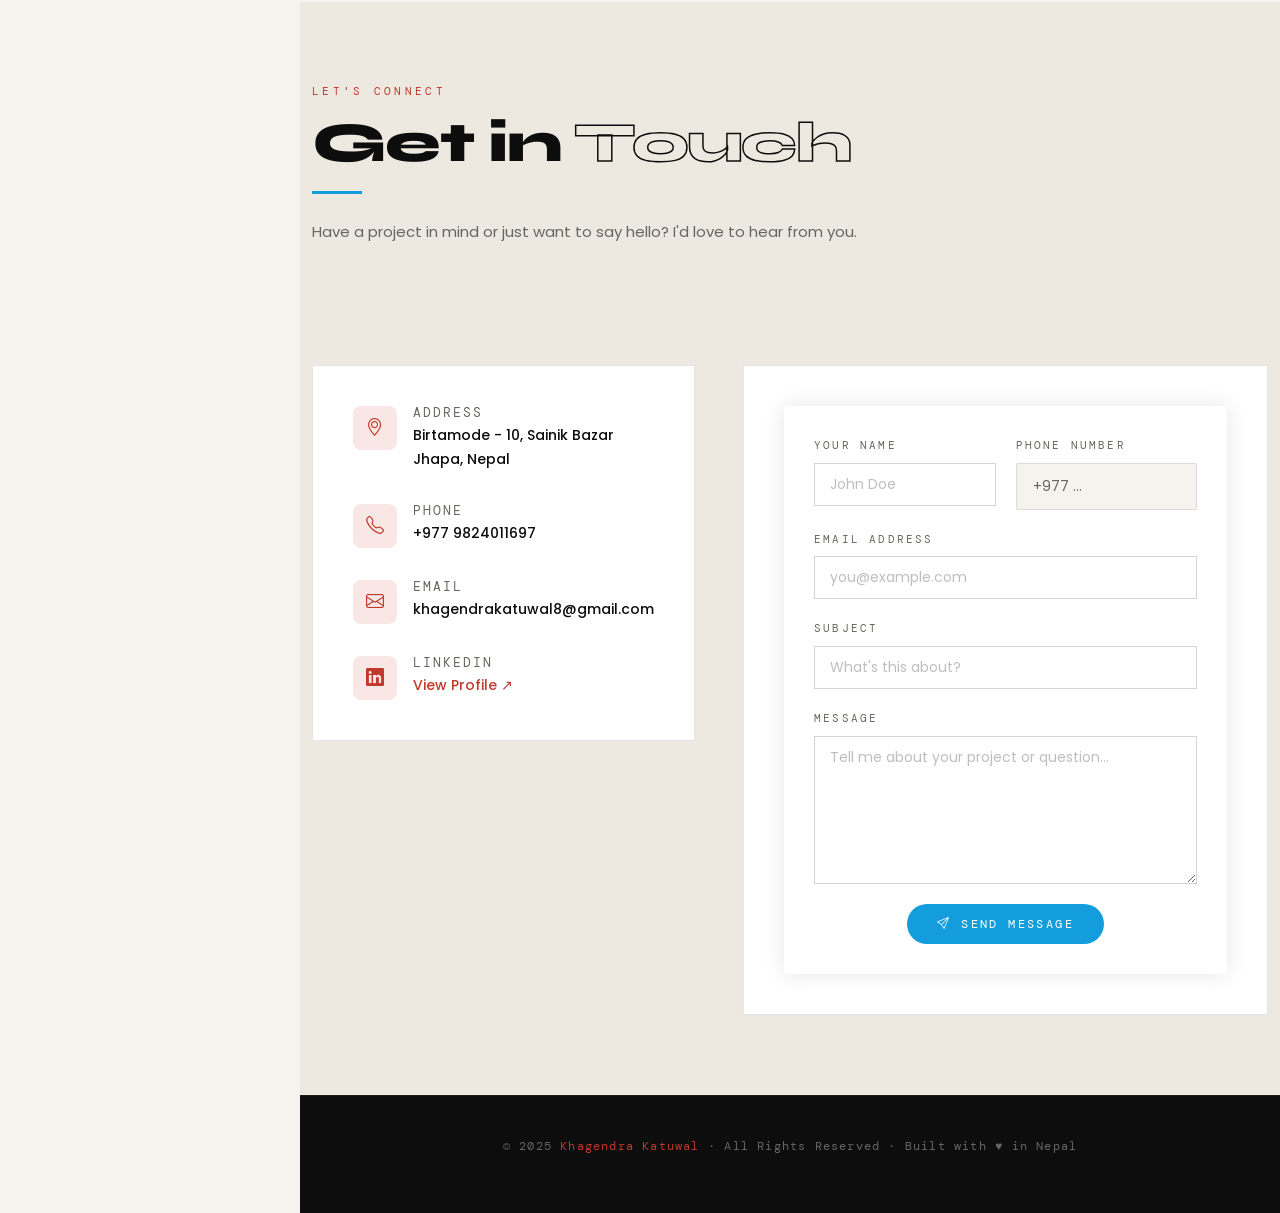
==== commit 752a407d: "update index.html" ====
--- a/index.html
+++ b/index.html
@@ -4,403 +4,549 @@
 <head>
   <meta charset="utf-8">
   <meta content="width=device-width, initial-scale=1.0" name="viewport">
-  <title>Khagendra</title>
-  <meta content="" name="description">
-  <meta content="" name="keywords">
+  <title>Khagendra Katuwal — QA Engineer</title>
+  <meta name="description" content="Portfolio of Khagendra Katuwal — Quality Assurance Engineer, Accountant, Designer based in Nepal.">
 
   <!-- Favicons -->
   <link href="assets/img/favicon.png" rel="icon">
   <link href="assets/img/apple-touch-icon.png" rel="apple-touch-icon">
-  <link href="https://fonts.googleapis.com/css2?family=UnifrakturMaguntia&display=swap" rel="stylesheet">
+
   <!-- Fonts -->
   <link href="https://fonts.googleapis.com" rel="preconnect">
   <link href="https://fonts.gstatic.com" rel="preconnect" crossorigin>
-  <link href="https://fonts.googleapis.com/css2?family=Roboto:ital,wght@0,100;0,300;0,400;0,500;0,700;0,900;1,100;1,300;1,400;1,500;1,700;1,900&family=Poppins:ital,wght@0,100;0,200;0,300;0,400;0,500;0,600;0,700;0,800;0,900;1,100;1,200;1,300;1,400;1,500;1,600;1,700;1,800;1,900&family=Raleway:ital,wght@0,100;0,200;0,300;0,400;0,500;0,600;0,700;0,800;0,900;1,100;1,200;1,300;1,400;1,500;1,600;1,700;1,800;1,900&display=swap" rel="stylesheet">
-
-  <!-- Vendor CSS Files -->
+  <link href="https://fonts.googleapis.com/css2?family=Syne:wght@400;600;700;800&family=DM+Mono:ital,wght@0,300;0,400;0,500;1,300&family=Poppins:wght@300;400;500;600;700&display=swap" rel="stylesheet">
+
+  <!-- Vendor CSS -->
   <link href="assets/vendor/bootstrap/css/bootstrap.min.css" rel="stylesheet">
   <link href="assets/vendor/bootstrap-icons/bootstrap-icons.css" rel="stylesheet">
   <link href="assets/vendor/aos/aos.css" rel="stylesheet">
   <link href="assets/vendor/glightbox/css/glightbox.min.css" rel="stylesheet">
   <link href="assets/vendor/swiper/swiper-bundle.min.css" rel="stylesheet">
 
-  <!-- Main CSS File -->
+  <!-- Main CSS -->
   <link href="assets/css/main.css" rel="stylesheet">
-<style>
-
-  
-</style>
-
 </head>
 
 <body class="index-page">
-  
+
+  <!-- ── PRELOADER ── -->
+  <div id="preloader">
+    <div class="preloader-inner"></div>
+  </div>
+
+  <!-- ── THEME TOGGLE ── -->
+  <button class="theme-toggle" id="themeToggle" title="Toggle dark/light mode">
+    <span class="icon-dark">🌙</span>
+    <span class="icon-light">☀️</span>
+  </button>
+
+  <!-- ══════════════════════════════════════════
+       SIDEBAR / HEADER
+  ══════════════════════════════════════════ -->
   <header id="header" class="header dark-background d-flex flex-column">
     <i class="header-toggle d-xl-none bi bi-list"></i>
 
+    <!-- Profile Photo -->
     <div class="profile-img">
-      <img src="assets/img/my-profile-img.jpg" alt="" class="img-fluid rounded-circle">
+      <img src="assets/img/my-profile-img.jpg" alt="Khagendra Katuwal" class="img-fluid rounded-circle">
     </div>
 
+    <!-- Name + tagline -->
     <a href="index.html" class="logo d-flex align-items-center justify-content-center">
-      <!-- Uncomment the line below if you also wish to use an image logo -->
-      <!-- <img src="assets/img/logo.png" alt=""> -->
       <h1 class="sitename">Khagendra Katuwal</h1>
     </a>
-
+    <p class="tagline">QA · Accounting · Design</p>
+
+    <!-- Social Links -->
     <div class="social-links text-center">
-      <a href="https://www.facebook.com/people/Khagendra-Katuwal/61564902225227/" class="facebook" target="_blank"><i class="bi bi-facebook"></i></a>
-      <a href="#" class="instagram"><i class="bi bi-instagram" target="_blank"></i></a>
-      <a href="https://github.com/khagendra120" class="github" target="_blank"><i class="bi bi-github"></i></a>
-      <a href="https://www.linkedin.com/in/khagendra-katuwal-4a4996175/" class="linkedin" target="_blank"><i class="bi bi-linkedin"></i></a>
+      <a href="https://www.facebook.com/people/Khagendra-Katuwal/61564902225227/" class="facebook" target="_blank" title="Facebook">
+        <i class="bi bi-facebook"></i>
+      </a>
+      <a href="#" class="instagram" target="_blank" title="Instagram">
+        <i class="bi bi-instagram"></i>
+      </a>
+      <a href="https://github.com/khagendra120" class="github" target="_blank" title="GitHub">
+        <i class="bi bi-github"></i>
+      </a>
+      <a href="https://www.linkedin.com/in/khagendra-katuwal-4a4996175/" class="linkedin" target="_blank" title="LinkedIn">
+        <i class="bi bi-linkedin"></i>
+      </a>
     </div>
 
+    <div class="divider"></div>
+
+    <!-- Navigation -->
     <nav id="navmenu" class="navmenu">
       <ul>
-        <li><a href="#hero" class="active"><i class="bi bi-house navicon"></i>Home</a></li>
-         <li><a href="#resume"><i class="bi bi-file-earmark-text navicon"></i> Resume</a></li>
+        <li><a href="#hero" class="active"><i class="bi bi-house navicon"></i> Home</a></li>
+        <li><a href="#resume"><i class="bi bi-file-earmark-text navicon"></i> Resume</a></li>
         <li><a href="#about"><i class="bi bi-person navicon"></i> About</a></li>
-       
-        <li><a href="#services"><i class="bi bi-hdd-stack navicon"></i> Blog</a></li>
+        <li><a href="#services"><i class="bi bi-journal-text navicon"></i> Blog</a></li>
         <li><a href="#contact"><i class="bi bi-envelope navicon"></i> Contact</a></li>
       </ul>
     </nav>
 
+    <!-- Sidebar footer -->
+    <div class="header-footer">
+      © 2025 Khagendra Katuwal
+    </div>
   </header>
+  <!-- /Header -->
 
   <main class="main">
 
-    <!-- Hero Section -->
+    <!-- ══════════════════════════════════════════
+         HERO SECTION
+    ══════════════════════════════════════════ -->
     <section id="hero" class="hero section dark-background">
-
-      <img src="assets/img/hero-bg.jpg" alt="" data-aos="fade-in" class="">
-
-      <div class="container" data-aos="fade-up" data-aos-delay="100">
-      <div class="Myname">
-  <h2>Khagendra Katuwal</h2>
-</div>
-        <p>I'm a <span class="typed" data-typed-items="Quality Assurance, Accountant, Designer, "></span>
-          <span class="typed-cursor typed-cursor--blink" aria-hidden="true"></span><span class="typed-cursor typed-cursor--blink" aria-hidden="true"></span></p>
-      </div>
-
-    </section><!-- /Hero Section -->
-
-
-
-    <!-- Resume Section -->
+      <img src="assets/img/hero-bg.jpg" alt="" class="hero-bg" data-aos="fade-in">
+
+      <div class="container">
+        <p class="hero-eyebrow">Based in Nepal · Available for Work</p>
+
+        <h2>
+          Khagendra<br>
+          <span class="outline">Katuwal</span>
+        </h2>
+
+        <div class="typed-wrap">
+          I'm a&nbsp;
+          <span class="typed" data-typed-items="Quality Assurance Engineer, Accountant, Designer, Problem Solver"></span>
+          <span class="typed-cursor typed-cursor--blink" aria-hidden="true"></span>
+        </div>
+
+        <div class="hero-cta">
+          <a href="#resume" class="btn-primary-custom">View Resume</a>
+          <a href="#contact" class="btn-outline-custom">Get in Touch</a>
+        </div>
+      </div>
+
+      <div class="hero-scroll">
+        <span>Scroll</span>
+        <div class="scroll-line"></div>
+      </div>
+    </section>
+    <!-- /Hero -->
+
+
+    <!-- ══════════════════════════════════════════
+         STATS SECTION
+    ══════════════════════════════════════════ -->
+    <section id="stats" class="stats section">
+      <div class="container">
+        <div class="stats-grid" data-aos="fade-up">
+
+          <div class="stats-item">
+            <i class="bi bi-calendar-check"></i>
+            <span data-purecounter-start="0" data-purecounter-end="5" data-purecounter-duration="1" class="purecounter"></span>
+            <p>Years Experience</p>
+          </div>
+
+          <div class="stats-item">
+            <i class="bi bi-journal-richtext"></i>
+            <span data-purecounter-start="0" data-purecounter-end="521" data-purecounter-duration="1" class="purecounter"></span>
+            <p>Reports Filed</p>
+          </div>
+
+          <div class="stats-item">
+            <i class="bi bi-headset"></i>
+            <span data-purecounter-start="0" data-purecounter-end="1453" data-purecounter-duration="1" class="purecounter"></span>
+            <p>Support Tickets</p>
+          </div>
+
+          <div class="stats-item">
+            <i class="bi bi-people"></i>
+            <span data-purecounter-start="0" data-purecounter-end="3" data-purecounter-duration="1" class="purecounter"></span>
+            <p>Companies</p>
+          </div>
+
+        </div>
+      </div>
+    </section>
+    <!-- /Stats -->
+
+
+    <!-- ══════════════════════════════════════════
+         RESUME SECTION
+    ══════════════════════════════════════════ -->
     <section id="resume" class="resume section">
-
-      <!-- Section Title -->
-      <div class="container section-title" data-aos="fade-up">
-        <h2>Resume</h2>
-        <p>
-I am a career-oriented professional, having immense experience in management, with over five years of experience in various leadership and operational positions.
-          I earned my Bachelor's in Management from Anarmani Public College with a sound education in business administration. My professional journey has been varied:
-          Branch Manager at Bishal Krishi Sahakari Sanstha, where I developed skills in accounting and financial management, leading a team; moving to Support Manager at Pratham IT System,
-          where my responsibilities included client support, operational improvement, and solving technical problems. Presently, as a Quality Assurance professional, I work toward software reliability,
-          user experience enhancement, and process efficiency.
-          In all of these, my commitment has been toward building up teamwork, smoothing work processes, and measuring effective, efficient results.
-
-
-        </p>
-      </div><!-- End Section Title -->
-
       <div class="container">
 
-        <div class="row">
-
-          <div class="col-lg-6" data-aos="fade-up" data-aos-delay="100">
-      
-            <h3 class="resume-title">Education</h3>
-            <div class="resume-item">
-              <h4> Bachelor on management </h4>
-              <h5>2017 - 2022</h5>
-              <p><em>Anarmani publice collage</em></p>
-           <p> I completed my Bachelor's degree in Management from Anarmani Public College, where I gained a strong foundation in business principles, leadership, and organizational strategies.</p>
-            </div><!-- Edn Resume Item -->
-
-            <div class="resume-item">
-              <h4>+2 Business management</h4>
-              <h5>2016 - 2017</h5>
-              <p><em>manakamana multiple college</em></p>
-                 <p>My studies focused on areas such as financial management, marketing, and decision-making.</p>
-            </div>
-
-            <div class="resume-item">
-              <h4>SLC</h4>
-              <h5>2015</h5>
-              <p><em>Shree Mahendra Jyoti Secondary School</em></p>
-            </div>
-          </div>
-
-          <div class="col-lg-6" data-aos="fade-up" data-aos-delay="200">
-            <h3 class="resume-title">Professional Experience</h3>
-            <div class="resume-item">
-              <h4>pratham it system pvt ltd</h4> 
-              <h5>Quality Assurance</h5>
-              <h5>2025 - Present</h5>
-              <p><em>Kathmandu - 15, Dallu, Kathmandu </em></p>
-
-               <ul>
-                <li>Since 2025, as Quality Assurance at Prathami IT System</a>
-                </li>
-            
-          <div class="col-lg-6" data-aos="fade-up" data-aos-delay="200">
-         
-            <div class="resume-item">
-              <h4>pratham it system pvt ltd</h4> 
-              <h5>Support Manager</h5>
-              <h5>2022 - 2025</h5>
-              <p><em>Kathmandu - 15, Dallu, Kathmandu </em></p>
-              <p>Since 2022, as Support Manager at Prathami IT System, I lead a group
-                resolving client issues, improving assist operations, and leveraging
-                accounting and</p>
-              <ul>
-                <li>Company website <a href=" https://prathamit.com/">website</a>
-                </li>
-                
+        <!-- Section Title -->
+        <div class="section-title" data-aos="fade-up">
+          <span class="label">Career Path</span>
+          <h2>My <em>Resume</em></h2>
+          <p>
+            A career-oriented professional with over five years of experience across management, finance, and IT operations.
+            From accounting at Bishal Krishi Sahakari to Support Manager and now Quality Assurance at Pratham IT System —
+            each role has deepened my commitment to efficiency, teamwork, and delivering measurable results.
+          </p>
+        </div>
+
+        <!-- Resume Content -->
+        <div class="resume-cols" data-aos="fade-up" data-aos-delay="100">
+
+          <!-- Education -->
+          <div>
+            <h3 class="resume-col-title">
+              <i class="bi bi-mortarboard"></i> Education
+            </h3>
+            <div class="timeline">
+
+              <div class="timeline-item">
+                <span class="tl-period">2017 — 2022</span>
+                <h4>Bachelor of Management</h4>
+                <h5>Anarmani Public College</h5>
+                <p>Strong foundation in business principles, leadership, and organizational strategies including financial management and decision-making frameworks.</p>
+              </div>
+
+              <div class="timeline-item">
+                <span class="tl-period">2016 — 2017</span>
+                <h4>+2 Business Management</h4>
+                <h5>Manakamana Multiple College</h5>
+                <p>Focused on financial management, marketing fundamentals, and business decision-making.</p>
+              </div>
+
+              <div class="timeline-item">
+                <span class="tl-period">2015</span>
+                <h4>SLC</h4>
+                <h5>Shree Mahendra Jyoti Secondary School</h5>
+              </div>
+
+            </div>
+          </div>
+
+          <!-- Experience -->
+          <div>
+            <h3 class="resume-col-title">
+              <i class="bi bi-briefcase"></i> Experience
+            </h3>
+            <div class="timeline">
+
+              <div class="timeline-item">
+                <span class="tl-period">2025 — Present</span>
+                <h4>Quality Assurance Engineer</h4>
+                <h5>Pratham IT System Pvt. Ltd. · Dallu, Kathmandu</h5>
+                <ul>
+                  <li>Ensuring software reliability and quality across products</li>
+                  <li>Enhancing user experience through systematic testing</li>
+                  <li>Driving process efficiency and documentation standards</li>
+                </ul>
+              </div>
+
+              <div class="timeline-item">
+                <span class="tl-period">2022 — 2025</span>
+                <h4>Support Manager</h4>
+                <h5>Pratham IT System Pvt. Ltd. · Dallu, Kathmandu</h5>
+                <p>Led client support operations, resolved technical issues, improved support workflows, and contributed accounting and operational expertise. <a href="https://prathamit.com/" target="_blank">prathamit.com ↗</a></p>
+              </div>
+
+              <div class="timeline-item">
+                <span class="tl-period">2018 — 2022</span>
+                <h4>Branch Manager / Accountant</h4>
+                <h5>Bishal Krishi Sahakari Sanstha Ltd. · Birtamod, Sainik Bazar</h5>
+                <p>Spent three years in the accounting department managing financial records and compliance, then served as Branch Manager leading the branch team for one year.</p>
+              </div>
+
+            </div>
+          </div>
+
+        </div>
+      </div>
+    </section>
+    <!-- /Resume -->
+
+
+    <!-- ══════════════════════════════════════════
+         ABOUT SECTION
+    ══════════════════════════════════════════ -->
+    <section id="about" class="about section">
+      <div class="container">
+
+        <!-- Section Title -->
+        <div class="section-title" data-aos="fade-up">
+          <span class="label">Who I Am</span>
+          <h2>About <em>Me</em></h2>
+        </div>
+
+        <div class="about-grid" data-aos="fade-up" data-aos-delay="100">
+
+          <div class="about-text">
+            <p>
+              With over five years of professional experience spanning finance, IT support, and quality assurance,
+              I bring a rare combination of technical precision and business acumen to every role.
+            </p>
+            <p>
+              My journey started in accounting at Bishal Krishi Sahakari Sanstha, where I developed deep skills in
+              financial management, compliance, and team leadership. Moving to Pratham IT System as Support Manager,
+              I bridged the gap between technical teams and clients — solving problems and streamlining operations.
+            </p>
+            <p>
+              Today, as a Quality Assurance professional, I channel all of that experience toward building better software:
+              more reliable, more intuitive, and more efficient.
+            </p>
+
+            <ul class="about-info-list">
+              <li>
+                <i class="bi bi-geo-alt"></i>
+                <span class="info-label">Location</span>
+                <span class="info-value">Birtamode, Jhapa, Nepal</span>
+              </li>
+              <li>
+                <i class="bi bi-telephone"></i>
+                <span class="info-label">Phone</span>
+                <span class="info-value">+977 9824011697</span>
+              </li>
+              <li>
+                <i class="bi bi-envelope"></i>
+                <span class="info-label">Email</span>
+                <span class="info-value">khagendrakatuwal8@gmail.com</span>
+              </li>
+              <li>
+                <i class="bi bi-globe"></i>
+                <span class="info-label">Available</span>
+                <span class="info-value">Open to new opportunities</span>
+              </li>
+            </ul>
+          </div>
+
+          <!-- Right column image placeholder / accent block -->
+          <div data-aos="fade-left" data-aos-delay="200" style="position:relative;">
+            <div style="
+              background: var(--bg-alt);
+              border: 1px solid var(--border);
+              padding: 48px 40px;
+              height: 100%;
+              display: flex;
+              flex-direction: column;
+              justify-content: center;
+              gap: 24px;
+            ">
+              <div style="display:flex; align-items:center; gap:16px; padding-bottom:20px; border-bottom:1px solid var(--border);">
+                <div style="font-size:36px; color:var(--accent);">🎯</div>
+                <div>
+                  <div style="font-family:var(--mono-font); font-size:10px; letter-spacing:0.2em; text-transform:uppercase; color:var(--text-muted);">Current Role</div>
+                  <div style="font-family:var(--heading-font); font-size:18px; font-weight:700; color:var(--heading);">QA Engineer</div>
+                </div>
+              </div>
+              <div style="display:flex; align-items:center; gap:16px; padding-bottom:20px; border-bottom:1px solid var(--border);">
+                <div style="font-size:36px; color:var(--accent);">📊</div>
+                <div>
+                  <div style="font-family:var(--mono-font); font-size:10px; letter-spacing:0.2em; text-transform:uppercase; color:var(--text-muted);">Background</div>
+                  <div style="font-family:var(--heading-font); font-size:18px; font-weight:700; color:var(--heading);">Finance + IT</div>
+                </div>
+              </div>
+              <div style="display:flex; align-items:center; gap:16px;">
+                <div style="font-size:36px; color:var(--accent);">🇳🇵</div>
+                <div>
+                  <div style="font-family:var(--mono-font); font-size:10px; letter-spacing:0.2em; text-transform:uppercase; color:var(--text-muted);">Based In</div>
+                  <div style="font-family:var(--heading-font); font-size:18px; font-weight:700; color:var(--heading);">Nepal</div>
+                </div>
+              </div>
+            </div>
+          </div>
+
+        </div>
+
+        <!-- Skills -->
+        <div class="skills-section" data-aos="fade-up">
+          <h2 class="skills-heading">My <em>Skills</em></h2>
+
+          <div class="skills-grid">
+
+            <div class="skill-cat">
+              <span class="cat-num">01</span>
+              <p class="cat-name">Frontend</p>
+              <ul class="skill-tag-list">
+                <li>HTML5</li>
+                <li>CSS3 / Bootstrap</li>
+                <li>JavaScript</li>
+                <li>Responsive Design</li>
               </ul>
-            </div><!-- Edn Resume Item -->
-
-            <div class="resume-item">
-              <h4>Bishal Krishi Sahakai Sanstha LTD
-              </h4>
-              <h5> Branch Manager
-              </h5>
-              <h5>2018 - 2022</h5>
-              <p><em>Birtamod -10 Sainik Bazar</em></p>
-             <p>I worked at Bishal Krishi Sahakari Sanstha in the accounting
-              department for three years before serving as Branch Manager for
-              one year. (2018-2022)</p>
-            </div><!-- Edn Resume Item -->
-
-          </div>
-
-        </div>
-
-      </div>
-
-    </section><!-- /Resume Section -->
-
-
-      
-    <!-- Stats Section -->
-    <section id="stats" class="stats section">
-
-      <div class="container" data-aos="fade-up" data-aos-delay="100">
-
-        <div class="row gy-4">
-
-
-          <div class="col-lg-3 col-md-6">
-            <div class="stats-item">
-              <i class="bi bi-journal-richtext"></i>
-              <span data-purecounter-start="0" data-purecounter-end="521" data-purecounter-duration="1" class="purecounter"></span>
-                <p>Reporting</p>
-            </div>
-          </div><!-- End Stats Item -->
-
-          <div class="col-lg-3 col-md-6">
-            <div class="stats-item">
-              <i class="bi bi-headset"></i>
-              <span data-purecounter-start="0" data-purecounter-end="1453" data-purecounter-duration="1" class="purecounter"></span>
-              <p>Support</p>
-            
-            </div>
-        
-         
-        </div>
-      </div>
-
-    </section><!-- /Stats Section -->
-
-
-    <!-- About Section -->
-    <section id="about" class="about section">
-
-      <!-- Section Title -->
-      
-      <div class="container section-title" data-aos="fade-up">
-        <h2>About</h2>
-        <p>With over five years of experience in the accounting department at Bishal Krishi Sahakari and my current role as
-          a Support Manager at Prathami IT System, I bring a unique blend of financial expertise and IT support skills to
-          the table. My journey in the professional world has equipped me with a deep understanding of financial
-          management, reporting, and compliance, alongside strong capabilities in client support and technical
-          troubleshooting.
-        </p>
-      </div><!-- End Section Title -->
-<div class="skills-wrapper">
-  <h1>My <span>Skills</span></h1>
-
-  <div class="grid">
-    <div class="category">
-      <span class="cat-number">01</span>
-      <p class="cat-title">Frontend</p>
-      <ul class="skill-list">
-        <li>HTML</li>
-        <li>CSS</li>
-        <li>Bootstrap</li>
-        <li>JavaScript</li>
-      </ul>
+            </div>
+
+            <div class="skill-cat">
+              <span class="cat-num">02</span>
+              <p class="cat-name">Backend & Data</p>
+              <ul class="skill-tag-list">
+                <li>SQL Server</li>
+                <li>PostgreSQL</li>
+                <li>Database Reporting</li>
+              </ul>
+            </div>
+
+            <div class="skill-cat">
+              <span class="cat-num">03</span>
+              <p class="cat-name">Tools & Other</p>
+              <ul class="skill-tag-list">
+                <li>Figma / Canva</li>
+                <li>Microsoft Excel</li>
+                <li>Accounting & Finance</li>
+                <li>QA Testing</li>
+              </ul>
+            </div>
+
+          </div>
+        </div>
+
+      </div>
+    </section>
+    <!-- /About -->
+
+
+    <!-- ══════════════════════════════════════════
+         BLOG SECTION
+    ══════════════════════════════════════════ -->
+    <section id="services" class="services section">
+      <div class="container">
+
+        <div class="section-title" data-aos="fade-up">
+          <span class="label">Thoughts & Writing</span>
+          <h2>My <em>Blog</em></h2>
+          <p>Sharing insights on technology, finance, and quality assurance from my professional journey.</p>
+        </div>
+
+        <div class="blog-grid" data-aos="fade-up" data-aos-delay="100">
+
+          <div class="blog-card">
+            <div class="blog-icon"><i class="bi bi-shield-check"></i></div>
+            <h4><a href="Theory.html">Quality Assurance in Modern Software</a></h4>
+            <p>Exploring how QA practices evolve with agile development — from manual testing to automated pipelines and the mindset shift that makes it all work.</p>
+            <a href="Theory.html" class="read-more">Read Article</a>
+          </div>
+
+          <div class="blog-card">
+            <div class="blog-icon"><i class="bi bi-currency-dollar"></i></div>
+            <h4><a href="#">Finance Meets Technology</a></h4>
+            <p>How financial management tools are transforming SMEs in Nepal — budgeting systems, expense tracking, and the road to digital accounting.</p>
+            <a href="#" class="read-more">Coming Soon</a>
+          </div>
+
+          <div class="blog-card">
+            <div class="blog-icon"><i class="bi bi-people"></i></div>
+            <h4><a href="#">Leading Support Teams Effectively</a></h4>
+            <p>Lessons from three years managing IT support — how to build empathy-driven systems that resolve issues faster and retain clients longer.</p>
+            <a href="#" class="read-more">Coming Soon</a>
+          </div>
+
+        </div>
+
+      </div>
+    </section>
+    <!-- /Blog -->
+
+
+    <!-- ══════════════════════════════════════════
+         CONTACT SECTION
+    ══════════════════════════════════════════ -->
+    <section id="contact" class="contact section">
+      <div class="container">
+
+        <div class="section-title" data-aos="fade-up">
+          <span class="label">Let's Connect</span>
+          <h2>Get in <em>Touch</em></h2>
+          <p>Have a project in mind or just want to say hello? I'd love to hear from you.</p>
+        </div>
+
+        <div class="contact-grid" data-aos="fade-up" data-aos-delay="100">
+
+          <!-- Info -->
+          <div class="contact-info-card">
+            <div class="contact-info-item">
+              <div class="ci-icon"><i class="bi bi-geo-alt"></i></div>
+              <div>
+                <h3>Address</h3>
+                <p>Birtamode - 10, Sainik Bazar<br>Jhapa, Nepal</p>
+              </div>
+            </div>
+
+            <div class="contact-info-item">
+              <div class="ci-icon"><i class="bi bi-telephone"></i></div>
+              <div>
+                <h3>Phone</h3>
+                <p>+977 9824011697</p>
+              </div>
+            </div>
+
+            <div class="contact-info-item">
+              <div class="ci-icon"><i class="bi bi-envelope"></i></div>
+              <div>
+                <h3>Email</h3>
+                <p>khagendrakatuwal8@gmail.com</p>
+              </div>
+            </div>
+
+            <div class="contact-info-item">
+              <div class="ci-icon"><i class="bi bi-linkedin"></i></div>
+              <div>
+                <h3>LinkedIn</h3>
+                <p><a href="https://www.linkedin.com/in/khagendra-katuwal-4a4996175/" target="_blank">View Profile ↗</a></p>
+              </div>
+            </div>
+          </div>
+
+          <!-- Form -->
+          <div class="contact-form-wrap">
+            <form action="forms/contact.php" method="post" class="php-email-form">
+
+              <div class="form-row">
+                <div>
+                  <label class="form-label" for="name-field">Your Name</label>
+                  <input type="text" name="name" id="name-field" class="form-control" placeholder="John Doe" required>
+                </div>
+                <div>
+                  <label class="form-label" for="phone-field">Phone Number</label>
+                  <input type="tel" name="phone" id="phone-field" class="form-control" placeholder="+977 ...">
+                </div>
+              </div>
+
+              <div class="form-group">
+                <label class="form-label" for="email-field">Email Address</label>
+                <input type="email" name="email" id="email-field" class="form-control" placeholder="you@example.com" required>
+              </div>
+
+              <div class="form-group">
+                <label class="form-label" for="subject-field">Subject</label>
+                <input type="text" name="subject" id="subject-field" class="form-control" placeholder="What's this about?" required>
+              </div>
+
+              <div class="form-group">
+                <label class="form-label" for="message-field">Message</label>
+                <textarea name="message" id="message-field" class="form-control" rows="6" placeholder="Tell me about your project or question..." required></textarea>
+              </div>
+
+              <div class="text-center">
+                <div class="loading">Sending…</div>
+                <div class="error-message"></div>
+                <div class="sent-message">✓ Your message has been sent. Thank you!</div>
+                <button type="submit" class="btn-submit">
+                  <i class="bi bi-send"></i> Send Message
+                </button>
+              </div>
+
+            </form>
+          </div>
+
+        </div>
+      </div>
+    </section>
+    <!-- /Contact -->
+
+  </main>
+
+  <!-- ── FOOTER ── -->
+  <footer id="footer" class="footer">
+    <div class="container">
+      <p>© 2025 <span>Khagendra Katuwal</span> · All Rights Reserved · Built with ♥ in Nepal</p>
     </div>
-
-    <div class="category">
-      <span class="cat-number">02</span>
-      <p class="cat-title">Backend</p>
-      <ul class="skill-list">
-        <li>SQL Server</li>
-        <li>PostgreSQL</li>
-      </ul>
-    </div>
-
-    <div class="category">
-      <span class="cat-number">03</span>
-      <p class="cat-title">Other</p>
-      <ul class="skill-list">
-        <li>Figma</li>
-        <li>Canva</li>
-        <li>Microsoft Excel</li>
-        <li>Accounting</li>
-      </ul>
-    </div>
-  </div>
-</div>
-    <!-- Services Section -->
-    <section id="services" class="services section">
-
-      <!-- Section Title -->
-      <div class="container section-title" data-aos="fade-up">
-        <h2>Blog</h2>
-        
-      </div><!-- End Section Title -->
-
-      <div class="container">
-      
-        <div class="row gy-4">
-
-          <div class="col-lg-4 col-md-6 service-item d-flex" data-aos="fade-up" data-aos-delay="100">
-            <div class="icon flex-shrink-0"><i class="bi bi-briefcase"></i></div>
-            <div>
-              <h4 class="title"><a href="Theory.html" class="stretched-link"> Blog </a></h4>
-              <p class="description">Develop software and tools to help businesses manage their finances efficiently. Services include budgeting, expense tracking, payroll management, and financial reporting systems tailored to small and medium enterprises (SMEs).</p>
-            </div>
-          </div>
-          <!-- End Service Item -->
-
-
-    </section><!-- /Services Section -->
-
- 
-    <!-- Contact Section -->
-    <section id="contact" class="contact section">
-
-      <!-- Section Title -->
-      <div class="container section-title" data-aos="fade-up">
-        <h2>Get in Touch</h2>
-      </div><!-- End Section Title -->
-
-      <div class="container" data-aos="fade-up" data-aos-delay="100">
-
-        <div class="row gy-4">
-
-          <div class="col-lg-5">
-
-            <div class="info-wrap">
-              <div class="info-item d-flex" data-aos="fade-up" data-aos-delay="200">
-                <i class="bi bi-geo-alt flex-shrink-0"></i>
-                <div>
-                  <h3>Address</h3>
-                  <p>Birtamode - 10, sainik bazar, Jhapa, Nepal </p>
-                </div>
-              </div><!-- End Info Item -->
-
-              <div class="info-item d-flex" data-aos="fade-up" data-aos-delay="300">
-                <i class="bi bi-telephone flex-shrink-0"></i>
-                <div>
-                  <h3>Call Us</h3>
-                  <p>+977 9824011697</p>
-                </div>
-              </div><!-- End Info Item -->
-
-              <div class="info-item d-flex" data-aos="fade-up" data-aos-delay="400">
-                <i class="bi bi-envelope flex-shrink-0"></i>
-                <div>
-                  <h3>Email Us</h3>
-                  <p>khagendrakatuwal8@gmail.com</p>
-                </div>
-              </div><!-- End Info Item -->
-      
-              
-            </div>
-          </div>
-
-          <div class="col-lg-7">
-            <form action="forms/contact.php" method="post" class="php-email-form" data-aos="fade-up" data-aos-delay="200">
-              <div class="row gy-4">
-
-                <div class="col-md-6">
-                  <label for="name-field" class="pb-2">Your Name</label>
-                  <input type="text" name="name" id="name-field" class="form-control" required="">
-                </div>
-                 <div class="col-md-6">
-                  <label for="email-field" class="pb-2">Your Phone Number</label>
-                  <input type="Number" class="form-control" name="Number" id="email-field" required="">
-                </div>
-
-                  <div class="col-md-12">
-                  <label for="subject-field" class="pb-2">Your Email</label>
-                  <input type="email" class="form-control" name="email" id="email-field" required="">
-                </div>
-
-                
-
-                <div class="col-md-12">
-                  <label for="subject-field" class="pb-2">Subject</label>
-                  <input type="text" class="form-control" name="subject" id="subject-field" required="">
-                </div>
-
-                <div class="col-md-12">
-                  <label for="message-field" class="pb-2">Message</label>
-                  <textarea class="form-control" name="message" rows="10" id="message-field" required=""></textarea>
-                </div>
-
-                <div class="col-md-12 text-center">
-                  <div class="loading">Loading</div>
-                  <div class="error-message"></div>
-                  <div class="sent-message">Your message has been sent. Thank you!</div>
-
-                  <button type="submit">Send Message</button>
-                </div>
-
-              </div>
-            </form>
-          </div><!-- End Contact Form -->
-
-        </div>
-
-      </div>
-    </section><!-- /Contact Section -->
-
-  </main>
-
-  <footer id="footer" class="footer position-relative light-background">
-
-    <div class="container">
-      <div class="copyright text-center ">
-        <p>© <span>Copyright</span> <strong class="px-1 sitename">Khagendra-Katuwal</strong> <span>All Rights Reserved</span></p>
-      </div>
-     
-    </div>
-
   </footer>
 
   <!-- Scroll Top -->
-  <a href="#" id="scroll-top" class="scroll-top d-flex align-items-center justify-content-center"><i class="bi bi-arrow-up-short"></i></a>
-
-  <!-- Preloader -->
-  <div id="preloader"></div>
-
-  <!-- Vendor JS Files -->
+  <a href="#" id="scroll-top" class="scroll-top d-flex align-items-center justify-content-center">
+    <i class="bi bi-arrow-up-short"></i>
+  </a>
+
+  <!-- Vendor JS -->
   <script src="assets/vendor/bootstrap/js/bootstrap.bundle.min.js"></script>
   <script src="assets/vendor/php-email-form/validate.js"></script>
   <script src="assets/vendor/aos/aos.js"></script>
@@ -408,13 +554,34 @@
   <script src="assets/vendor/purecounter/purecounter_vanilla.js"></script>
   <script src="assets/vendor/waypoints/noframework.waypoints.js"></script>
   <script src="assets/vendor/glightbox/js/glightbox.min.js"></script>
-  <script src="assets/vendor/imagesloaded/imagesloaded.pkgd.min.js"></script>
   <script src="assets/vendor/isotope-layout/isotope.pkgd.min.js"></script>
   <script src="assets/vendor/swiper/swiper-bundle.min.js"></script>
-
-  <!-- Main JS File -->
   <script src="assets/js/main.js"></script>
 
+  <!-- Theme Toggle Script -->
+  <script>
+    const themeBtn = document.getElementById('themeToggle');
+    const body = document.body;
+
+    // Load saved preference
+    if (localStorage.getItem('theme') === 'dark') {
+      body.classList.add('dark-mode');
+    }
+
+    themeBtn.addEventListener('click', () => {
+      body.classList.toggle('dark-mode');
+      localStorage.setItem('theme', body.classList.contains('dark-mode') ? 'dark' : 'light');
+    });
+
+    // Preloader
+    window.addEventListener('load', () => {
+      const preloader = document.getElementById('preloader');
+      setTimeout(() => {
+        preloader.style.opacity = '0';
+        setTimeout(() => preloader.remove(), 500);
+      }, 500);
+    });
+  </script>
+
 </body>
-
 </html>
--- a/assets/css/main.css
+++ b/assets/css/main.css
@@ -1282,3 +1282,1131 @@
   /* Add your styles here */
 }
 
+.skills-wrapper {
+    max-width: 860px;
+    width: 100%;
+    margin: 0 auto;
+   
+  }
+
+  .section-label {
+    font-family: 'DM Mono', monospace;
+    font-size: 11px;
+    letter-spacing: 0.3em;
+    color: #ff5533;
+    text-transform: uppercase;
+    margin-bottom: 16px;
+    opacity: 0;
+    animation: fadeUp 0.6s ease forwards;
+  }
+
+  h1 {
+    font-family: 'Syne', sans-serif;
+    font-size: clamp(52px, 10vw, 96px);
+    font-weight: 800;
+    line-height: 0.95;
+    letter-spacing: -0.03em;
+    margin-bottom: 64px;
+    color: #0f0f0f;
+    opacity: 0;
+    animation: fadeUp 0.6s ease 0.1s forwards;
+  }
+
+  h1 span {
+    color: transparent;
+    -webkit-text-stroke: 1.5px #0c0c0c;
+  }
+
+  .grid {
+    display: grid;
+    grid-template-columns: repeat(3, 1fr);
+    gap: 2px;
+    opacity: 0;
+    animation: fadeUp 0.6s ease 0.25s forwards;
+  }
+
+  .category {
+    background: #252525;
+    padding: 36px 28px;
+    position: relative;
+    overflow: hidden;
+    transition: background 0.3s ease;
+    cursor: default;
+    
+  }
+
+  .category::before {
+    content: '';
+    position: absolute;
+    top: 0; left: 0;
+    width: 100%; height: 2px;
+    background: var(--accent);
+    transform: scaleX(0);
+    transform-origin: left;
+    transition: transform 0.4s ease;
+  }
+
+  .category:hover { background: #161616; }
+  .category:hover::before { transform: scaleX(1); }
+
+  .category:nth-child(1) { --accent: #ff5533; }/*--------------------------------------------------------------
+# Font & Color Variables
+--------------------------------------------------------------*/
+@import url('https://fonts.googleapis.com/css2?family=Syne:wght@400;600;700;800&family=DM+Mono:wght@300;400;500&family=Raleway:wght@300;400;600;700;800&family=Poppins:wght@300;400;500;600&display=swap');
+
+:root {
+  --default-font: "Poppins", system-ui, sans-serif;
+  --heading-font: "Syne", sans-serif;
+  --nav-font: "Poppins", sans-serif;
+  --mono-font: "DM Mono", monospace;
+}
+
+/* ── LIGHT THEME (default) ── */
+:root {
+  --bg: #f5f3ee;
+  --bg-alt: #ede9e0;
+  --surface: #ffffff;
+  --text: #1a1a1a;
+  --text-muted: #666660;
+  --heading: #0d0d0d;
+  --accent: #c0392b;
+  --accent-2: #2c3e50;
+  --border: rgba(0,0,0,0.1);
+  --nav-bg: #0d0d0d;
+  --nav-text: #aaaaaa;
+  --nav-active: #ffffff;
+  --shadow: rgba(0,0,0,0.08);
+}
+
+/* ── DARK THEME ── */
+body.dark-mode {
+  --bg: #0d0d0d;
+  --bg-alt: #161616;
+  --surface: #1e1e1e;
+  --text: #e0ddd6;
+  --text-muted: #888880;
+  --heading: #f5f3ee;
+  --accent: #e74c3c;
+  --accent-2: #5dade2;
+  --border: rgba(255,255,255,0.08);
+  --nav-bg: #0d0d0d;
+  --nav-text: #aaaaaa;
+  --nav-active: #ffffff;
+  --shadow: rgba(0,0,0,0.4);
+}
+
+/* ── SMOOTH SCROLL & BASE ── */
+:root { scroll-behavior: smooth; }
+
+*, *::before, *::after { box-sizing: border-box; margin: 0; padding: 0; }
+
+body {
+  color: var(--text);
+  background-color: var(--bg);
+  font-family: var(--default-font);
+  font-size: 15px;
+  line-height: 1.7;
+  transition: background-color 0.4s ease, color 0.4s ease;
+  overflow-x: hidden;
+}
+
+a {
+  color: var(--accent);
+  text-decoration: none;
+  transition: 0.3s;
+}
+a:hover { color: var(--accent); opacity: 0.75; }
+
+h1, h2, h3, h4, h5, h6 {
+  font-family: var(--heading-font);
+  color: var(--heading);
+  line-height: 1.1;
+}
+
+/*--------------------------------------------------------------
+# THEME TOGGLE BUTTON
+--------------------------------------------------------------*/
+.theme-toggle {
+  position: fixed;
+  top: 15px;
+  left: 15px;
+  z-index: 10000;
+  width: 48px;
+  height: 48px;
+  border-radius: 50%;
+  background: var(--heading);
+  border: none;
+  cursor: pointer;
+  display: flex;
+  align-items: center;
+  justify-content: center;
+  font-size: 20px;
+  transition: all 0.3s ease;
+  box-shadow: 0 4px 20px var(--shadow);
+}
+.theme-toggle:hover { transform: scale(1.1) rotate(15deg); }
+.theme-toggle .icon-light { display: none; }
+.theme-toggle .icon-dark { display: block; }
+body.dark-mode .theme-toggle .icon-light { display: block; }
+body.dark-mode .theme-toggle .icon-dark { display: none; }
+
+@media (min-width: 1200px) {
+  .theme-toggle { left: 320px; }
+}
+
+/*--------------------------------------------------------------
+# HEADER / SIDEBAR
+--------------------------------------------------------------*/
+.header {
+  background-color: var(--nav-bg);
+  position: fixed;
+  top: 0; left: 0; bottom: 0;
+  padding: 0;
+  width: 300px;
+  overflow-y: auto;
+  z-index: 997;
+  border-right: 1px solid rgba(255,255,255,0.05);
+  display: flex;
+  flex-direction: column;
+  transition: left 0.3s ease;
+}
+
+.header .profile-img {
+  padding: 40px 30px 20px;
+  text-align: center;
+}
+
+.header .profile-img img {
+  width: 110px;
+  height: 110px;
+  object-fit: cover;
+  border-radius: 50%;
+  border: 3px solid var(--accent);
+  filter: grayscale(30%);
+  transition: filter 0.3s;
+}
+.header .profile-img img:hover { filter: grayscale(0%); }
+
+.header .logo {
+  text-align: center;
+  padding: 0 20px 10px;
+}
+.header .logo h1 {
+  font-family: var(--heading-font);
+  font-size: 20px;
+  font-weight: 800;
+  color: #ffffff;
+  letter-spacing: -0.02em;
+}
+
+.header .tagline {
+  text-align: center;
+  padding: 0 20px 20px;
+  font-size: 11px;
+  font-family: var(--mono-font);
+  color: #666;
+  letter-spacing: 0.15em;
+  text-transform: uppercase;
+}
+
+.header .social-links {
+  display: flex;
+  justify-content: center;
+  gap: 8px;
+  padding: 0 20px 30px;
+}
+.header .social-links a {
+  width: 36px; height: 36px;
+  border-radius: 50%;
+  background: rgba(255,255,255,0.06);
+  color: #aaa;
+  display: flex; align-items: center; justify-content: center;
+  font-size: 15px;
+  transition: 0.3s;
+  border: 1px solid rgba(255,255,255,0.1);
+}
+.header .social-links a:hover {
+  background: var(--accent);
+  color: #fff;
+  border-color: var(--accent);
+  transform: translateY(-2px);
+}
+
+.header .divider {
+  height: 1px;
+  background: rgba(255,255,255,0.06);
+  margin: 0 20px 20px;
+}
+
+/* Nav */
+.navmenu ul { list-style: none; padding: 0 10px; }
+.navmenu a {
+  display: flex;
+  align-items: center;
+  gap: 12px;
+  padding: 12px 16px;
+  font-family: var(--nav-font);
+  font-size: 13px;
+  font-weight: 500;
+  letter-spacing: 0.08em;
+  text-transform: uppercase;
+  color: var(--nav-text);
+  border-radius: 8px;
+  transition: 0.3s;
+  margin-bottom: 2px;
+}
+.navmenu a .navicon { font-size: 16px; opacity: 0.7; }
+.navmenu a:hover,
+.navmenu .active {
+  color: var(--nav-active);
+  background: rgba(255,255,255,0.07);
+}
+.navmenu .active .navicon,
+.navmenu a:hover .navicon { opacity: 1; color: var(--accent); }
+
+/* Active indicator line */
+.navmenu .active { border-left: 2px solid var(--accent); }
+
+/* Footer of sidebar */
+.header-footer {
+  margin-top: auto;
+  padding: 20px;
+  font-size: 11px;
+  font-family: var(--mono-font);
+  color: #444;
+  text-align: center;
+}
+
+/* Mobile toggle */
+.header .header-toggle {
+  color: #fff;
+  background: var(--accent);
+  font-size: 20px;
+  width: 44px; height: 44px;
+  border-radius: 50%;
+  display: flex; align-items: center; justify-content: center;
+  cursor: pointer;
+  position: fixed;
+  top: 15px; right: 15px;
+  z-index: 9999;
+  transition: 0.3s;
+}
+.header .header-toggle:hover { background: #a93226; }
+
+@media (min-width: 1200px) {
+  .header ~ main, .header ~ #footer { margin-left: 300px; }
+}
+@media (max-width: 1199px) {
+  .header { left: -100%; }
+  .header.header-show { left: 0; }
+}
+
+/*--------------------------------------------------------------
+# MAIN LAYOUT
+--------------------------------------------------------------*/
+main { min-height: 100vh; }
+
+section, .section {
+  padding: 80px 0;
+  overflow: clip;
+}
+
+/*--------------------------------------------------------------
+# SECTION TITLES
+--------------------------------------------------------------*/
+.section-title {
+  margin-bottom: 60px;
+}
+.section-title .label {
+  font-family: var(--mono-font);
+  font-size: 11px;
+  letter-spacing: 0.3em;
+  color: var(--accent);
+  text-transform: uppercase;
+  display: block;
+  margin-bottom: 12px;
+}
+.section-title h2 {
+  font-size: clamp(36px, 5vw, 56px);
+  font-weight: 800;
+  letter-spacing: -0.03em;
+  color: var(--heading);
+  margin-bottom: 24px;
+  position: relative;
+}
+.section-title h2 em {
+  font-style: normal;
+  color: transparent;
+  -webkit-text-stroke: 1.5px var(--heading);
+}
+.section-title p {
+  color: var(--text-muted);
+  max-width: 640px;
+  font-size: 15px;
+  line-height: 1.8;
+}
+
+/*--------------------------------------------------------------
+# HERO SECTION
+--------------------------------------------------------------*/
+.hero {
+  min-height: 100vh;
+  position: relative;
+  display: flex;
+  align-items: center;
+  overflow: hidden;
+  background-color: #0d0d0d;
+}
+
+.hero img.hero-bg {
+  position: absolute;
+  inset: 0;
+  width: 100%; height: 100%;
+  object-fit: cover;
+  z-index: 1;
+  filter: grayscale(60%);
+  opacity: 0.35;
+}
+
+.hero::before {
+  content: '';
+  position: absolute;
+  inset: 0;
+  z-index: 2;
+  background: linear-gradient(135deg, rgba(13,13,13,0.92) 40%, rgba(13,13,13,0.6) 100%);
+}
+
+.hero .container { position: relative; z-index: 3; }
+
+.hero-eyebrow {
+  font-family: var(--mono-font);
+  font-size: 11px;
+  letter-spacing: 0.35em;
+  color: var(--accent);
+  text-transform: uppercase;
+  margin-bottom: 20px;
+  display: flex;
+  align-items: center;
+  gap: 12px;
+  opacity: 0;
+  animation: heroFadeUp 0.7s ease 0.1s forwards;
+}
+.hero-eyebrow::before {
+  content: '';
+  display: block;
+  width: 32px; height: 1px;
+  background: var(--accent);
+}
+
+.hero h2 {
+  font-family: var(--heading-font);
+  font-size: clamp(48px, 8vw, 88px);
+  font-weight: 800;
+  color: #ffffff;
+  letter-spacing: -0.04em;
+  line-height: 0.95;
+  margin-bottom: 24px;
+  opacity: 0;
+  animation: heroFadeUp 0.7s ease 0.25s forwards;
+}
+
+.hero h2 .outline {
+  color: transparent;
+  -webkit-text-stroke: 2px #ffffff;
+}
+
+.hero .typed-wrap {
+  font-size: clamp(16px, 2.5vw, 22px);
+  color: rgba(255,255,255,0.6);
+  margin-bottom: 40px;
+  font-weight: 300;
+  opacity: 0;
+  animation: heroFadeUp 0.7s ease 0.4s forwards;
+}
+.hero .typed-wrap .typed { color: var(--accent); font-weight: 500; }
+
+.hero .hero-cta {
+  display: flex;
+  gap: 16px;
+  flex-wrap: wrap;
+  opacity: 0;
+  animation: heroFadeUp 0.7s ease 0.55s forwards;
+}
+.hero .btn-primary-custom {
+  background: var(--accent);
+  color: #fff;
+  padding: 14px 32px;
+  border-radius: 4px;
+  font-size: 13px;
+  font-weight: 600;
+  letter-spacing: 0.1em;
+  text-transform: uppercase;
+  transition: 0.3s;
+  border: 2px solid var(--accent);
+}
+.hero .btn-primary-custom:hover {
+  background: transparent;
+  color: var(--accent);
+}
+.hero .btn-outline-custom {
+  background: transparent;
+  color: rgba(255,255,255,0.8);
+  padding: 14px 32px;
+  border-radius: 4px;
+  font-size: 13px;
+  font-weight: 600;
+  letter-spacing: 0.1em;
+  text-transform: uppercase;
+  transition: 0.3s;
+  border: 2px solid rgba(255,255,255,0.2);
+}
+.hero .btn-outline-custom:hover {
+  border-color: rgba(255,255,255,0.6);
+  color: #fff;
+}
+
+/* Hero scroll indicator */
+.hero-scroll {
+  position: absolute;
+  bottom: 40px;
+  left: 50%;
+  transform: translateX(-50%);
+  z-index: 3;
+  display: flex;
+  flex-direction: column;
+  align-items: center;
+  gap: 8px;
+  opacity: 0;
+  animation: heroFadeUp 0.7s ease 0.8s forwards;
+}
+.hero-scroll span {
+  font-family: var(--mono-font);
+  font-size: 10px;
+  letter-spacing: 0.25em;
+  color: rgba(255,255,255,0.4);
+  text-transform: uppercase;
+}
+.hero-scroll .scroll-line {
+  width: 1px; height: 48px;
+  background: linear-gradient(to bottom, rgba(255,255,255,0.4), transparent);
+  animation: scrollPulse 2s ease infinite;
+}
+
+@keyframes heroFadeUp {
+  from { opacity: 0; transform: translateY(30px); }
+  to   { opacity: 1; transform: translateY(0); }
+}
+@keyframes scrollPulse {
+  0%, 100% { opacity: 0.4; transform: scaleY(1); }
+  50% { opacity: 1; transform: scaleY(1.2); }
+}
+
+/*--------------------------------------------------------------
+# STATS SECTION
+--------------------------------------------------------------*/
+.stats {
+  background: var(--bg-alt);
+  padding: 60px 0;
+}
+.stats-grid {
+  display: grid;
+  grid-template-columns: repeat(auto-fit, minmax(200px, 1fr));
+  gap: 2px;
+}
+.stats-item {
+  background: var(--surface);
+  padding: 40px 30px;
+  text-align: center;
+  position: relative;
+  overflow: hidden;
+  transition: 0.3s;
+}
+.stats-item::before {
+  content: '';
+  position: absolute;
+  top: 0; left: 0;
+  width: 100%; height: 3px;
+  background: var(--accent);
+  transform: scaleX(0);
+  transition: 0.4s;
+}
+.stats-item:hover::before { transform: scaleX(1); }
+.stats-item i {
+  font-size: 32px;
+  color: var(--accent);
+  margin-bottom: 16px;
+  display: block;
+}
+.stats-item .purecounter {
+  font-family: var(--heading-font);
+  font-size: 52px;
+  font-weight: 800;
+  color: var(--heading);
+  line-height: 1;
+  display: block;
+}
+.stats-item p {
+  font-family: var(--mono-font);
+  font-size: 11px;
+  letter-spacing: 0.25em;
+  text-transform: uppercase;
+  color: var(--text-muted);
+  margin-top: 8px;
+}
+
+/*--------------------------------------------------------------
+# ABOUT SECTION
+--------------------------------------------------------------*/
+.about { background: var(--bg); }
+
+.about-grid {
+  display: grid;
+  grid-template-columns: 1fr 1fr;
+  gap: 60px;
+  align-items: start;
+}
+@media (max-width: 768px) { .about-grid { grid-template-columns: 1fr; gap: 40px; } }
+
+.about-text p {
+  color: var(--text-muted);
+  line-height: 1.9;
+  margin-bottom: 20px;
+}
+
+.about-info-list {
+  list-style: none;
+  display: flex;
+  flex-direction: column;
+  gap: 16px;
+  margin-top: 32px;
+}
+.about-info-list li {
+  display: flex;
+  align-items: flex-start;
+  gap: 12px;
+  font-size: 14px;
+}
+.about-info-list .info-label {
+  font-family: var(--mono-font);
+  font-size: 10px;
+  letter-spacing: 0.2em;
+  text-transform: uppercase;
+  color: var(--text-muted);
+  min-width: 100px;
+  padding-top: 2px;
+}
+.about-info-list .info-value {
+  color: var(--heading);
+  font-weight: 500;
+}
+.about-info-list i {
+  color: var(--accent);
+  font-size: 14px;
+  margin-top: 3px;
+}
+
+/*--------------------------------------------------------------
+# SKILLS (inside About)
+--------------------------------------------------------------*/
+.skills-section { margin-top: 80px; }
+
+.skills-section .skills-heading {
+  font-family: var(--heading-font);
+  font-size: clamp(36px, 5vw, 52px);
+  font-weight: 800;
+  letter-spacing: -0.03em;
+  margin-bottom: 40px;
+  color: var(--heading);
+}
+.skills-section .skills-heading em {
+  font-style: normal;
+  color: transparent;
+  -webkit-text-stroke: 1.5px var(--heading);
+}
+
+.skills-grid {
+  display: grid;
+  grid-template-columns: repeat(3, 1fr);
+  gap: 2px;
+}
+@media (max-width: 640px) { .skills-grid { grid-template-columns: 1fr; } }
+
+.skill-cat {
+  background: var(--surface);
+  padding: 36px 28px;
+  position: relative;
+  overflow: hidden;
+  transition: background 0.3s;
+  border: 1px solid var(--border);
+}
+.skill-cat::before {
+  content: '';
+  position: absolute;
+  top: 0; left: 0;
+  width: 100%; height: 3px;
+  background: var(--skill-accent, var(--accent));
+  transform: scaleX(0);
+  transform-origin: left;
+  transition: 0.4s;
+}
+.skill-cat:hover::before { transform: scaleX(1); }
+.skill-cat:hover { background: color-mix(in srgb, var(--surface), var(--bg) 50%); }
+
+.skill-cat:nth-child(1) { --skill-accent: #e74c3c; }
+.skill-cat:nth-child(2) { --skill-accent: #3498db; }
+.skill-cat:nth-child(3) { --skill-accent: #27ae60; }
+
+.skill-cat .cat-num {
+  font-family: var(--mono-font);
+  font-size: 10px;
+  letter-spacing: 0.3em;
+  color: var(--skill-accent);
+  margin-bottom: 20px;
+  display: block;
+}
+.skill-cat .cat-name {
+  font-family: var(--heading-font);
+  font-size: 18px;
+  font-weight: 700;
+  color: var(--heading);
+  margin-bottom: 24px;
+}
+.skill-tag-list {
+  list-style: none;
+  display: flex;
+  flex-direction: column;
+  gap: 10px;
+}
+.skill-tag-list li {
+  font-size: 13px;
+  color: var(--text-muted);
+  display: flex;
+  align-items: center;
+  gap: 10px;
+  transition: color 0.2s, transform 0.2s;
+}
+.skill-tag-list li::before {
+  content: '';
+  width: 5px; height: 5px;
+  border-radius: 50%;
+  background: var(--skill-accent);
+  flex-shrink: 0;
+  transition: transform 0.2s;
+}
+.skill-cat:hover .skill-tag-list li { color: var(--text); }
+.skill-cat:hover .skill-tag-list li::before { transform: scale(1.6); }
+
+/*--------------------------------------------------------------
+# RESUME SECTION
+--------------------------------------------------------------*/
+.resume { background: var(--bg-alt); }
+
+.resume-cols {
+  display: grid;
+  grid-template-columns: 1fr 1fr;
+  gap: 60px;
+}
+@media (max-width: 768px) { .resume-cols { grid-template-columns: 1fr; } }
+
+.resume-col-title {
+  font-family: var(--heading-font);
+  font-size: 22px;
+  font-weight: 700;
+  color: var(--heading);
+  margin-bottom: 32px;
+  padding-bottom: 16px;
+  border-bottom: 2px solid var(--border);
+  display: flex;
+  align-items: center;
+  gap: 12px;
+}
+.resume-col-title i { color: var(--accent); font-size: 18px; }
+
+.timeline { position: relative; }
+.timeline::before {
+  content: '';
+  position: absolute;
+  left: 0; top: 8px; bottom: 0;
+  width: 2px;
+  background: var(--border);
+}
+
+.timeline-item {
+  padding: 0 0 36px 28px;
+  position: relative;
+}
+.timeline-item::before {
+  content: '';
+  position: absolute;
+  left: -5px; top: 6px;
+  width: 12px; height: 12px;
+  border-radius: 50%;
+  background: var(--bg-alt);
+  border: 2px solid var(--accent);
+  transition: background 0.3s;
+}
+.timeline-item:hover::before { background: var(--accent); }
+
+.timeline-item .tl-period {
+  font-family: var(--mono-font);
+  font-size: 10px;
+  letter-spacing: 0.2em;
+  color: var(--accent);
+  text-transform: uppercase;
+  margin-bottom: 8px;
+  display: inline-block;
+  background: color-mix(in srgb, var(--accent), transparent 90%);
+  padding: 4px 10px;
+  border-radius: 20px;
+}
+.timeline-item h4 {
+  font-size: 16px;
+  font-weight: 700;
+  color: var(--heading);
+  margin-bottom: 4px;
+  letter-spacing: -0.01em;
+}
+.timeline-item h5 {
+  font-size: 13px;
+  font-weight: 500;
+  color: var(--text-muted);
+  margin-bottom: 12px;
+}
+.timeline-item p, .timeline-item ul li {
+  font-size: 13.5px;
+  color: var(--text-muted);
+  line-height: 1.8;
+}
+.timeline-item ul { padding-left: 16px; }
+.timeline-item ul li { margin-bottom: 4px; }
+
+/*--------------------------------------------------------------
+# BLOG/SERVICES SECTION
+--------------------------------------------------------------*/
+.services { background: var(--bg); }
+
+.blog-grid {
+  display: grid;
+  grid-template-columns: repeat(auto-fill, minmax(300px, 1fr));
+  gap: 24px;
+}
+
+.blog-card {
+  background: var(--surface);
+  border: 1px solid var(--border);
+  padding: 36px;
+  position: relative;
+  overflow: hidden;
+  transition: 0.3s;
+  border-radius: 2px;
+}
+.blog-card::after {
+  content: '';
+  position: absolute;
+  bottom: 0; left: 0;
+  width: 100%; height: 3px;
+  background: var(--accent);
+  transform: scaleX(0);
+  transition: 0.4s;
+}
+.blog-card:hover { transform: translateY(-4px); box-shadow: 0 20px 60px var(--shadow); }
+.blog-card:hover::after { transform: scaleX(1); }
+
+.blog-card .blog-icon {
+  width: 48px; height: 48px;
+  background: color-mix(in srgb, var(--accent), transparent 88%);
+  border-radius: 8px;
+  display: flex; align-items: center; justify-content: center;
+  margin-bottom: 24px;
+  font-size: 20px;
+  color: var(--accent);
+}
+.blog-card h4 {
+  font-size: 18px;
+  font-weight: 700;
+  margin-bottom: 12px;
+  color: var(--heading);
+}
+.blog-card h4 a { color: inherit; }
+.blog-card h4 a:hover { color: var(--accent); }
+.blog-card p {
+  font-size: 13.5px;
+  color: var(--text-muted);
+  line-height: 1.8;
+  margin: 0;
+}
+.blog-card .read-more {
+  display: inline-flex;
+  align-items: center;
+  gap: 6px;
+  margin-top: 20px;
+  font-size: 12px;
+  font-family: var(--mono-font);
+  letter-spacing: 0.15em;
+  text-transform: uppercase;
+  color: var(--accent);
+  font-weight: 500;
+}
+.blog-card .read-more::after {
+  content: '→';
+  transition: transform 0.3s;
+}
+.blog-card:hover .read-more::after { transform: translateX(4px); }
+
+/*--------------------------------------------------------------
+# CONTACT SECTION
+--------------------------------------------------------------*/
+.contact { background: var(--bg-alt); }
+
+.contact-grid {
+  display: grid;
+  grid-template-columns: 1fr 1.5fr;
+  gap: 48px;
+  align-items: start;
+}
+@media (max-width: 768px) { .contact-grid { grid-template-columns: 1fr; } }
+
+.contact-info-card {
+  background: var(--surface);
+  border: 1px solid var(--border);
+  padding: 40px;
+}
+.contact-info-item {
+  display: flex;
+  align-items: flex-start;
+  gap: 16px;
+  margin-bottom: 32px;
+}
+.contact-info-item:last-child { margin-bottom: 0; }
+.contact-info-item .ci-icon {
+  width: 44px; height: 44px;
+  border-radius: 8px;
+  background: color-mix(in srgb, var(--accent), transparent 88%);
+  display: flex; align-items: center; justify-content: center;
+  font-size: 18px;
+  color: var(--accent);
+  flex-shrink: 0;
+  transition: 0.3s;
+}
+.contact-info-item:hover .ci-icon {
+  background: var(--accent);
+  color: #fff;
+}
+.contact-info-item h3 {
+  font-size: 13px;
+  font-family: var(--mono-font);
+  letter-spacing: 0.15em;
+  text-transform: uppercase;
+  color: var(--text-muted);
+  margin-bottom: 4px;
+  font-weight: 400;
+}
+.contact-info-item p {
+  font-size: 14px;
+  color: var(--heading);
+  font-weight: 500;
+  margin: 0;
+}
+
+.contact-form-wrap {
+  background: var(--surface);
+  border: 1px solid var(--border);
+  padding: 40px;
+}
+.contact-form-wrap .form-label {
+  font-family: var(--mono-font);
+  font-size: 11px;
+  letter-spacing: 0.2em;
+  text-transform: uppercase;
+  color: var(--text-muted);
+  margin-bottom: 8px;
+  display: block;
+}
+.contact-form-wrap .form-control {
+  background: var(--bg);
+  border: 1px solid var(--border);
+  border-radius: 2px;
+  color: var(--text);
+  padding: 12px 16px;
+  font-size: 14px;
+  transition: 0.3s;
+  width: 100%;
+}
+.contact-form-wrap .form-control:focus {
+  outline: none;
+  border-color: var(--accent);
+  box-shadow: none;
+  background: var(--bg);
+}
+.contact-form-wrap .form-control::placeholder { color: var(--text-muted); }
+.contact-form-wrap textarea { resize: vertical; min-height: 120px; }
+
+.contact-form-wrap .form-row {
+  display: grid;
+  grid-template-columns: 1fr 1fr;
+  gap: 20px;
+  margin-bottom: 20px;
+}
+@media (max-width: 576px) { .contact-form-wrap .form-row { grid-template-columns: 1fr; } }
+
+.contact-form-wrap .form-group { margin-bottom: 20px; }
+
+.btn-submit {
+  background: var(--accent);
+  color: #fff;
+  border: 2px solid var(--accent);
+  padding: 14px 40px;
+  font-size: 12px;
+  font-family: var(--mono-font);
+  letter-spacing: 0.2em;
+  text-transform: uppercase;
+  cursor: pointer;
+  transition: 0.3s;
+  border-radius: 2px;
+  display: inline-flex;
+  align-items: center;
+  gap: 10px;
+}
+.btn-submit:hover {
+  background: transparent;
+  color: var(--accent);
+}
+
+/* Form messages */
+.loading, .error-message, .sent-message { display: none; margin-bottom: 16px; padding: 12px 16px; border-radius: 2px; font-size: 13px; }
+.loading { background: var(--bg); color: var(--text-muted); text-align: center; }
+.error-message { background: #fef2f2; border: 1px solid #fecaca; color: #b91c1c; }
+.sent-message { background: #f0fdf4; border: 1px solid #bbf7d0; color: #15803d; text-align: center; }
+
+/*--------------------------------------------------------------
+# FOOTER
+--------------------------------------------------------------*/
+.footer {
+  background: var(--nav-bg);
+  color: #666;
+  padding: 40px 0;
+  text-align: center;
+  font-size: 12px;
+  font-family: var(--mono-font);
+  letter-spacing: 0.1em;
+  border-top: 1px solid rgba(255,255,255,0.05);
+}
+.footer span { color: var(--accent); }
+
+/*--------------------------------------------------------------
+# SCROLL TOP
+--------------------------------------------------------------*/
+.scroll-top {
+  position: fixed;
+  bottom: -20px;
+  right: 20px;
+  z-index: 9999;
+  width: 44px; height: 44px;
+  background: var(--accent);
+  color: #fff;
+  border-radius: 4px;
+  display: flex; align-items: center; justify-content: center;
+  font-size: 20px;
+  opacity: 0;
+  visibility: hidden;
+  transition: 0.4s;
+}
+.scroll-top.active { bottom: 20px; opacity: 1; visibility: visible; }
+.scroll-top:hover { background: #a93226; color: #fff; }
+
+/*--------------------------------------------------------------
+# PRELOADER
+--------------------------------------------------------------*/
+#preloader {
+  position: fixed;
+  inset: 0;
+  z-index: 999999;
+  background: #0d0d0d;
+  display: flex;
+  align-items: center;
+  justify-content: center;
+  transition: opacity 0.5s;
+}
+#preloader.done { opacity: 0; pointer-events: none; }
+.preloader-inner {
+  width: 40px; height: 40px;
+  border: 2px solid rgba(255,255,255,0.1);
+  border-top-color: var(--accent);
+  border-radius: 50%;
+  animation: spin 0.8s linear infinite;
+}
+@keyframes spin { to { transform: rotate(360deg); } }
+
+/*--------------------------------------------------------------
+# RESPONSIVE
+--------------------------------------------------------------*/
+@media (max-width: 768px) {
+  .hero h2 { font-size: 42px; }
+  section, .section { padding: 60px 0; }
+  .section-title h2 { font-size: 32px; }
+}
+  .category:nth-child(2) { --accent: #33aaff; }
+  .category:nth-child(3) { --accent: #aaff33; }
+
+  .cat-number {
+    font-size: 10px;
+    letter-spacing: 0.25em;
+    color: var(--accent);
+    margin-bottom: 20px;
+    display: block;
+  }
+
+  .cat-title {
+    font-family: 'Syne', sans-serif;
+    font-size: 20px;
+    font-weight: 700;
+    margin-bottom: 28px;
+    color: #ebe2e2;
+  }
+
+  .skill-list {
+    list-style: none;
+    display: flex;
+    flex-direction: column;
+    gap: 10px;
+  }
+
+  .skill-list li {
+    display: flex;
+    align-items: center;
+    gap: 10px;
+    font-size: 13px;
+    color: #888;
+    transition: color 0.2s ease, transform 0.2s ease;
+  }
+
+  .skill-list li::before {
+    content: '';
+    width: 4px; height: 4px;
+    border-radius: 50%;
+    background: var(--accent);
+    flex-shrink: 0;
+    transition: transform 0.2s ease;
+  }
+
+  .category:hover .skill-list li {
+    color: #c8c4bc;
+  }
+
+  .category:hover .skill-list li::before {
+    transform: scale(1.5);
+  }
+
+  .skill-list li:nth-child(1) { transition-delay: 0s; }
+  .skill-list li:nth-child(2) { transition-delay: 0.03s; }
+  .skill-list li:nth-child(3) { transition-delay: 0.06s; }
+  .skill-list li:nth-child(4) { transition-delay: 0.09s; }
+
+  @keyframes fadeUp {
+    from { opacity: 0; transform: translateY(20px); }
+    to   { opacity: 1; transform: translateY(0); }
+  }
+
+  @media (max-width: 640px) {
+    .grid { grid-template-columns: 1fr; }
+  }
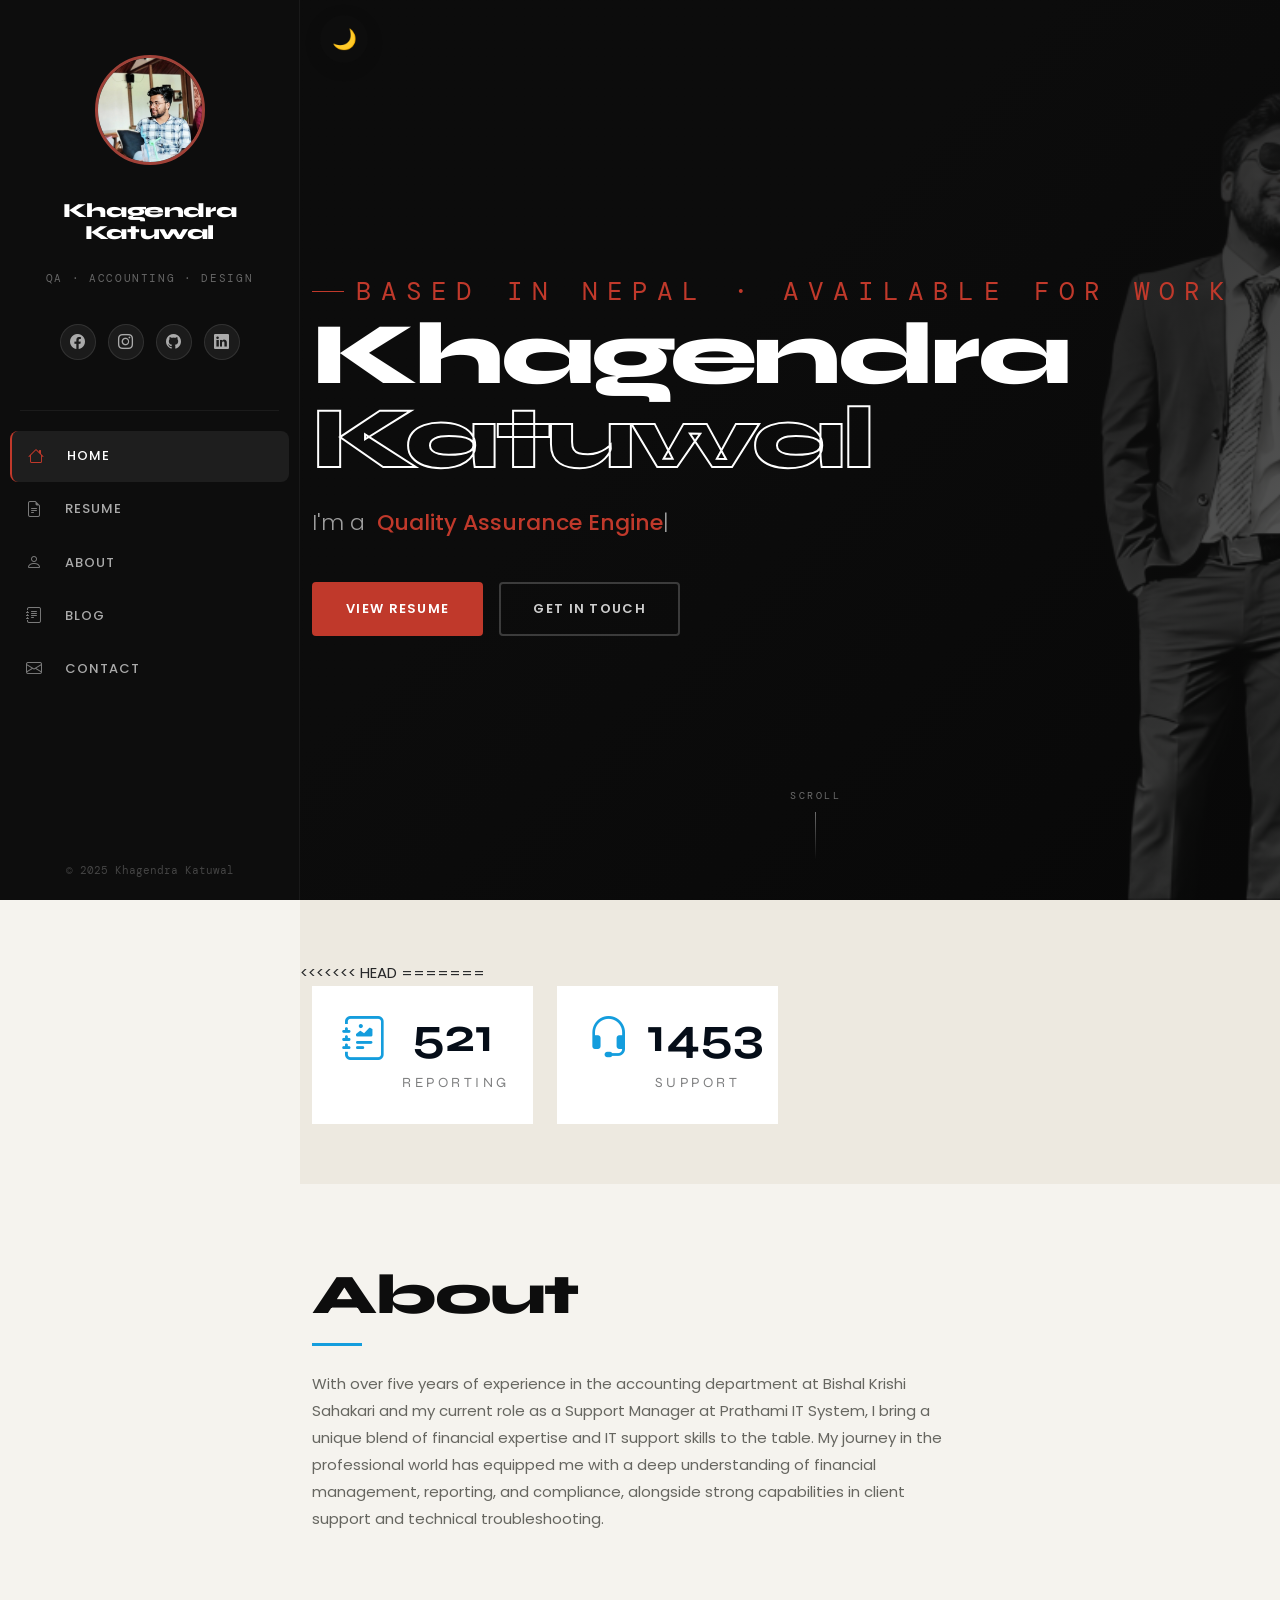
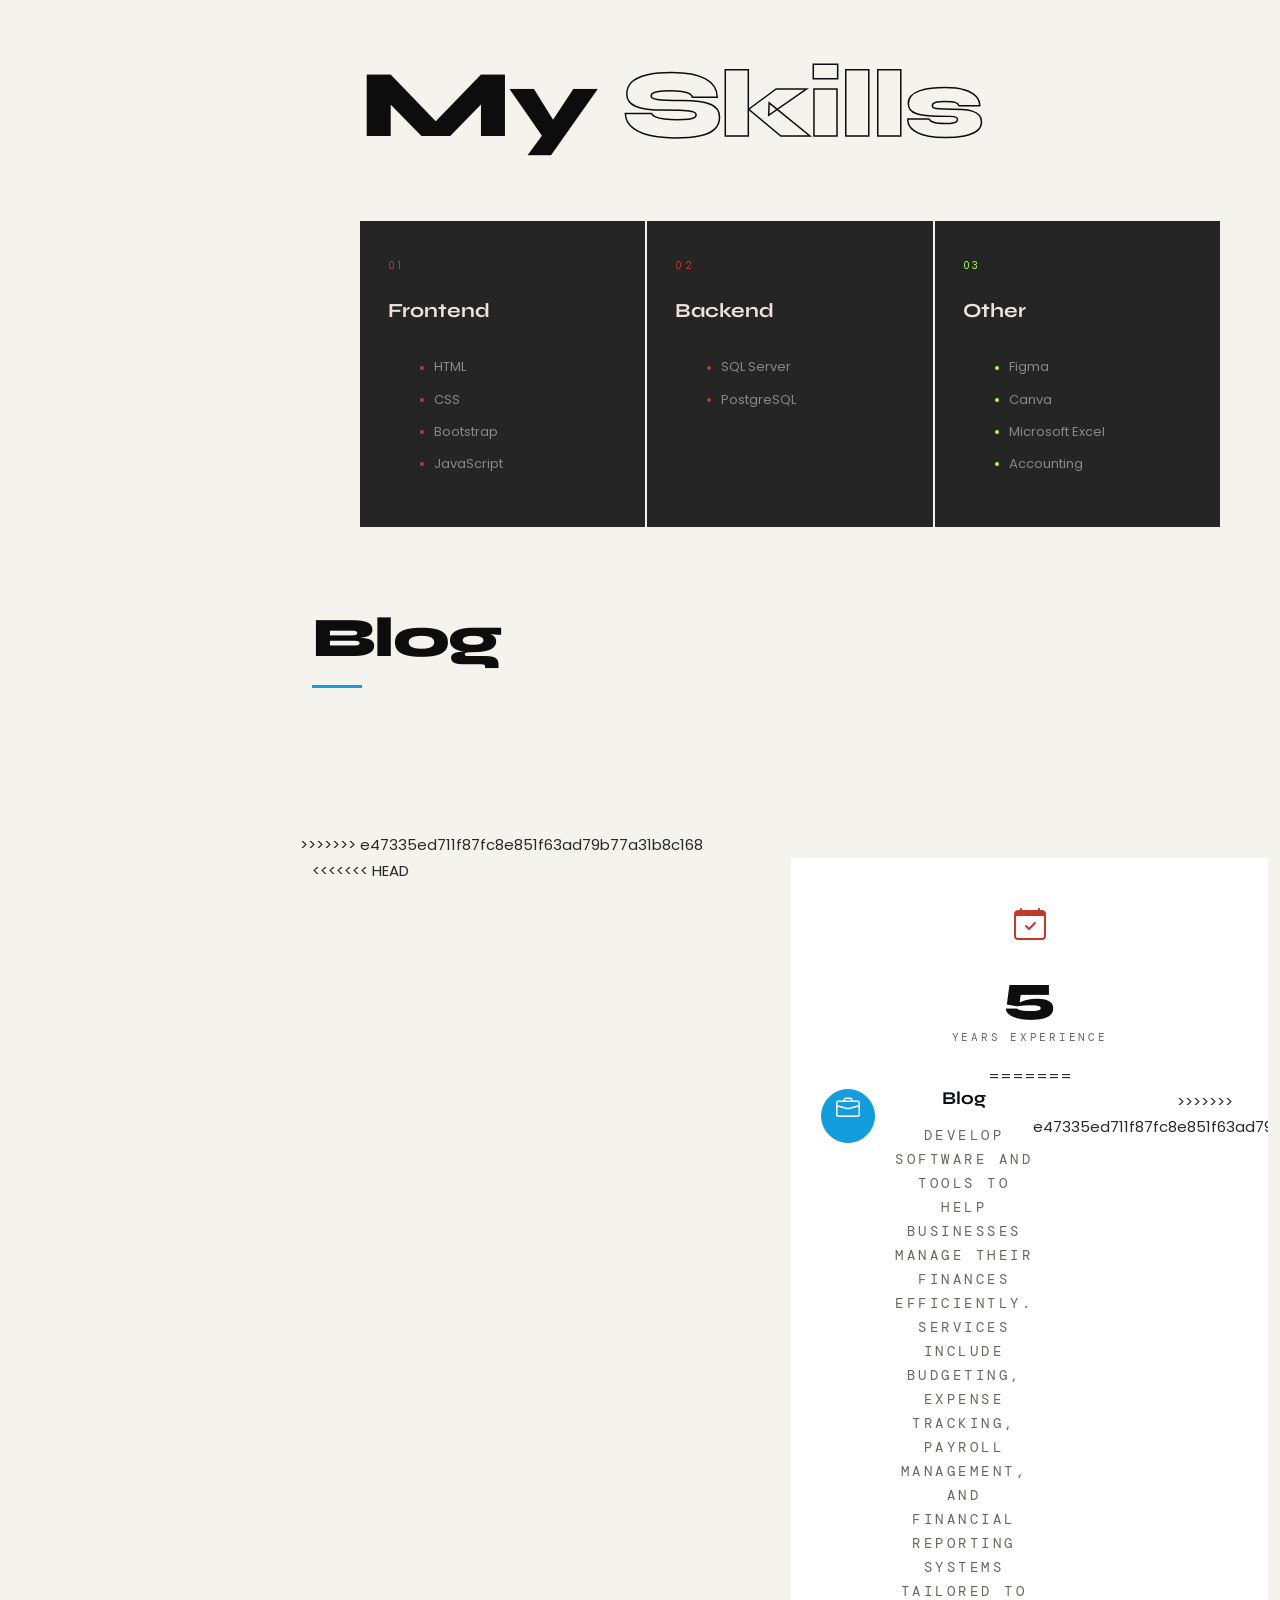
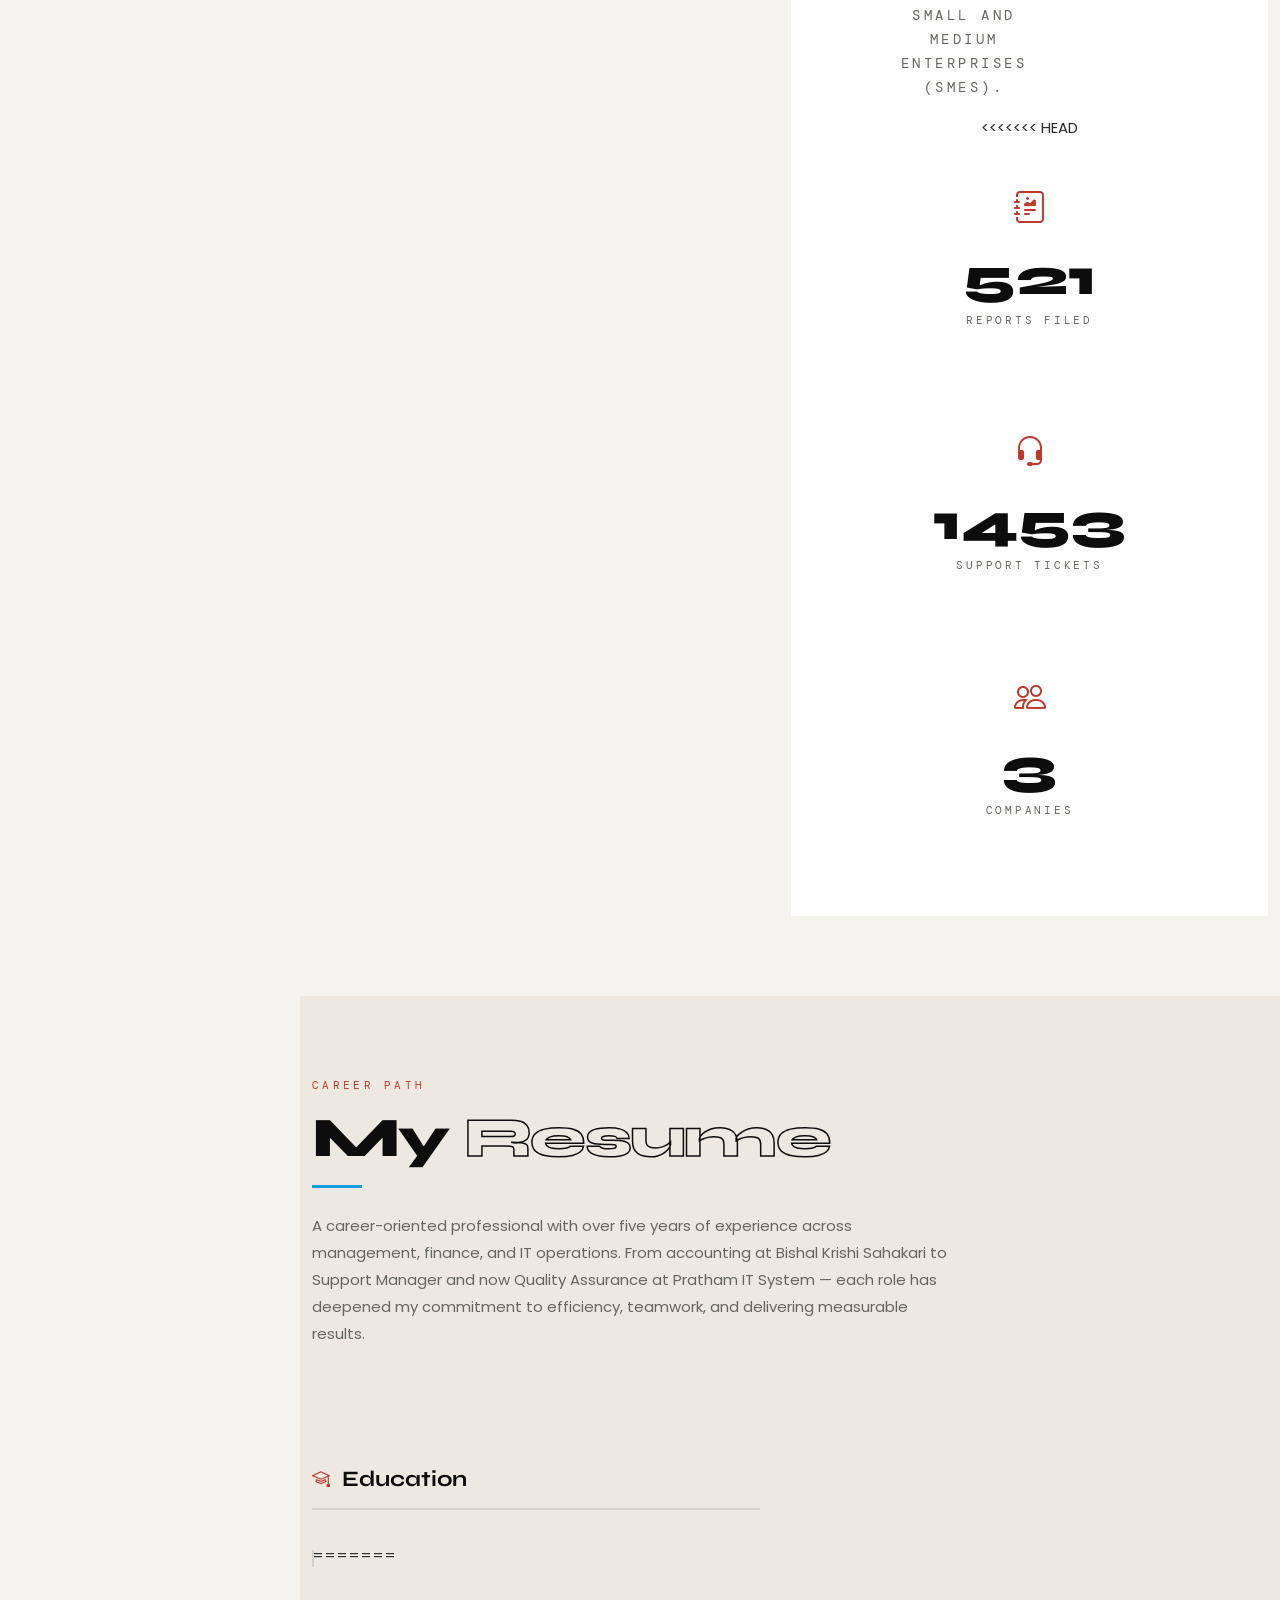
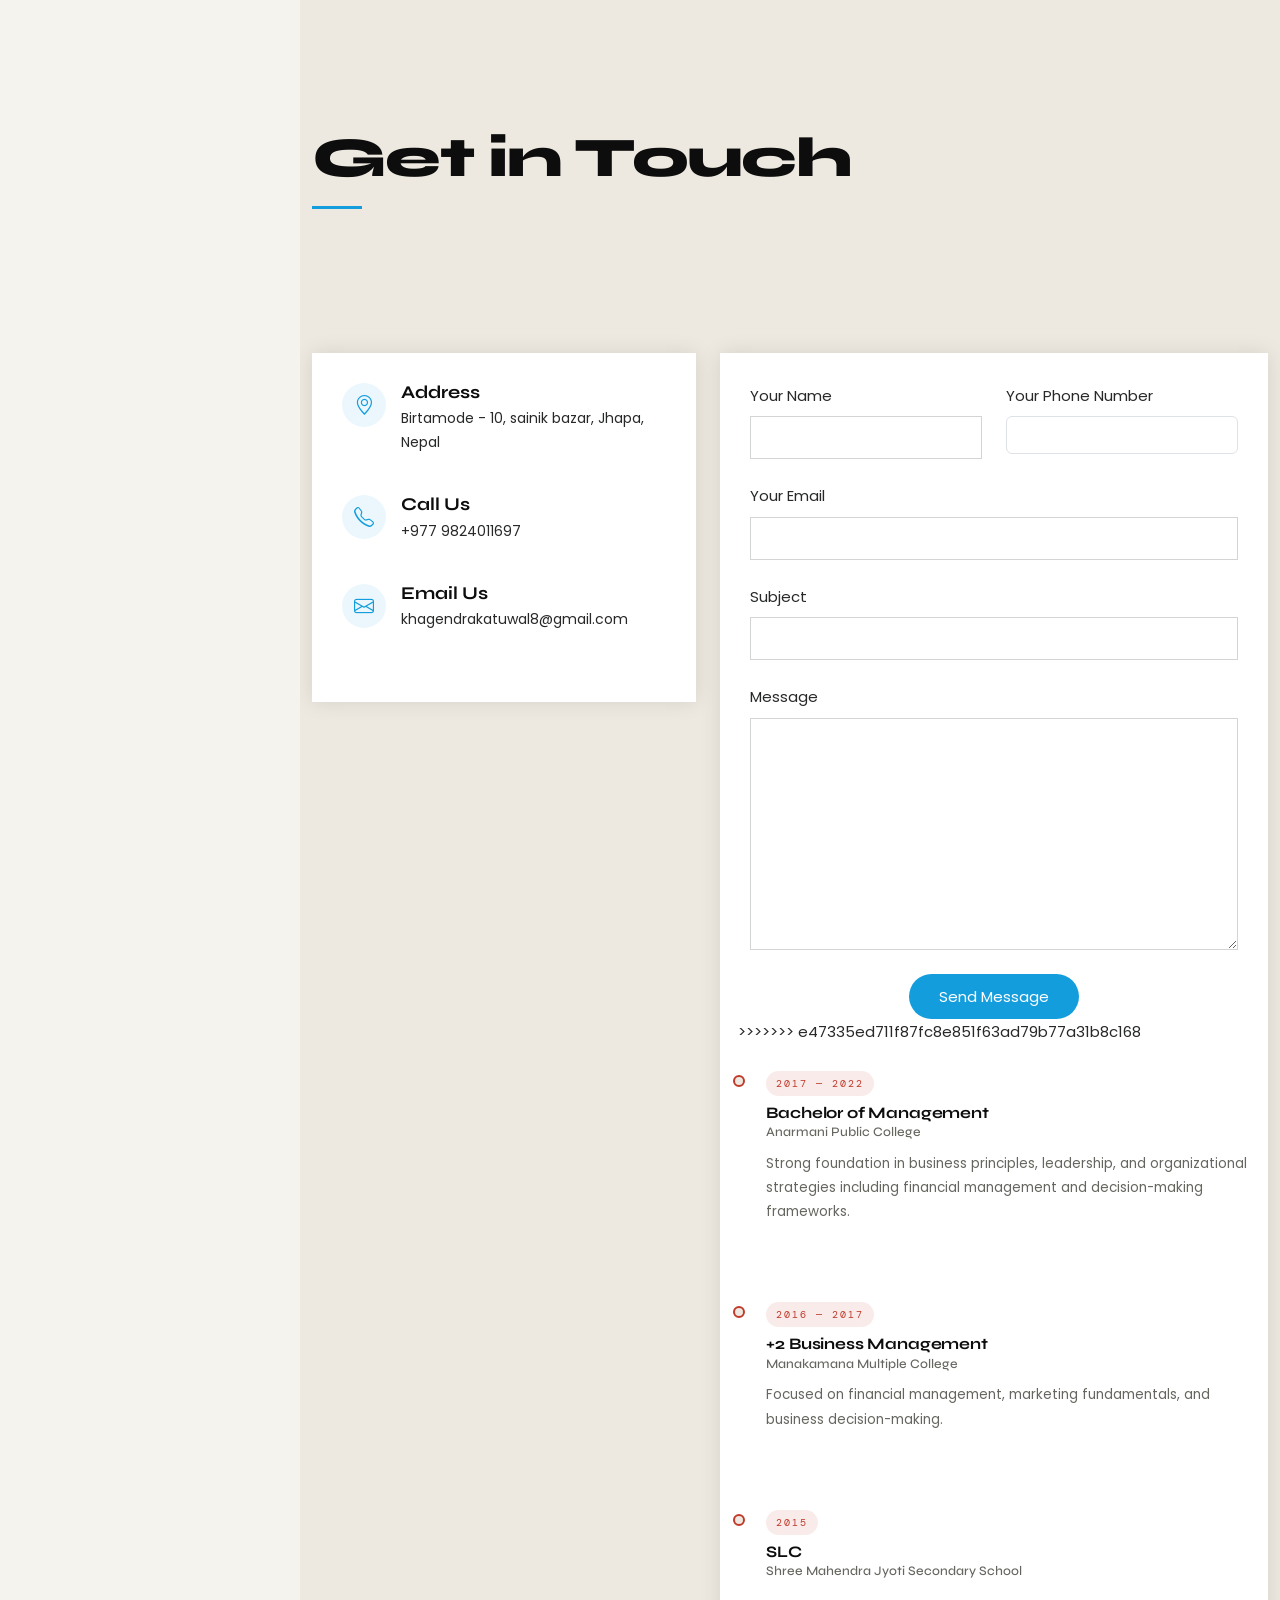
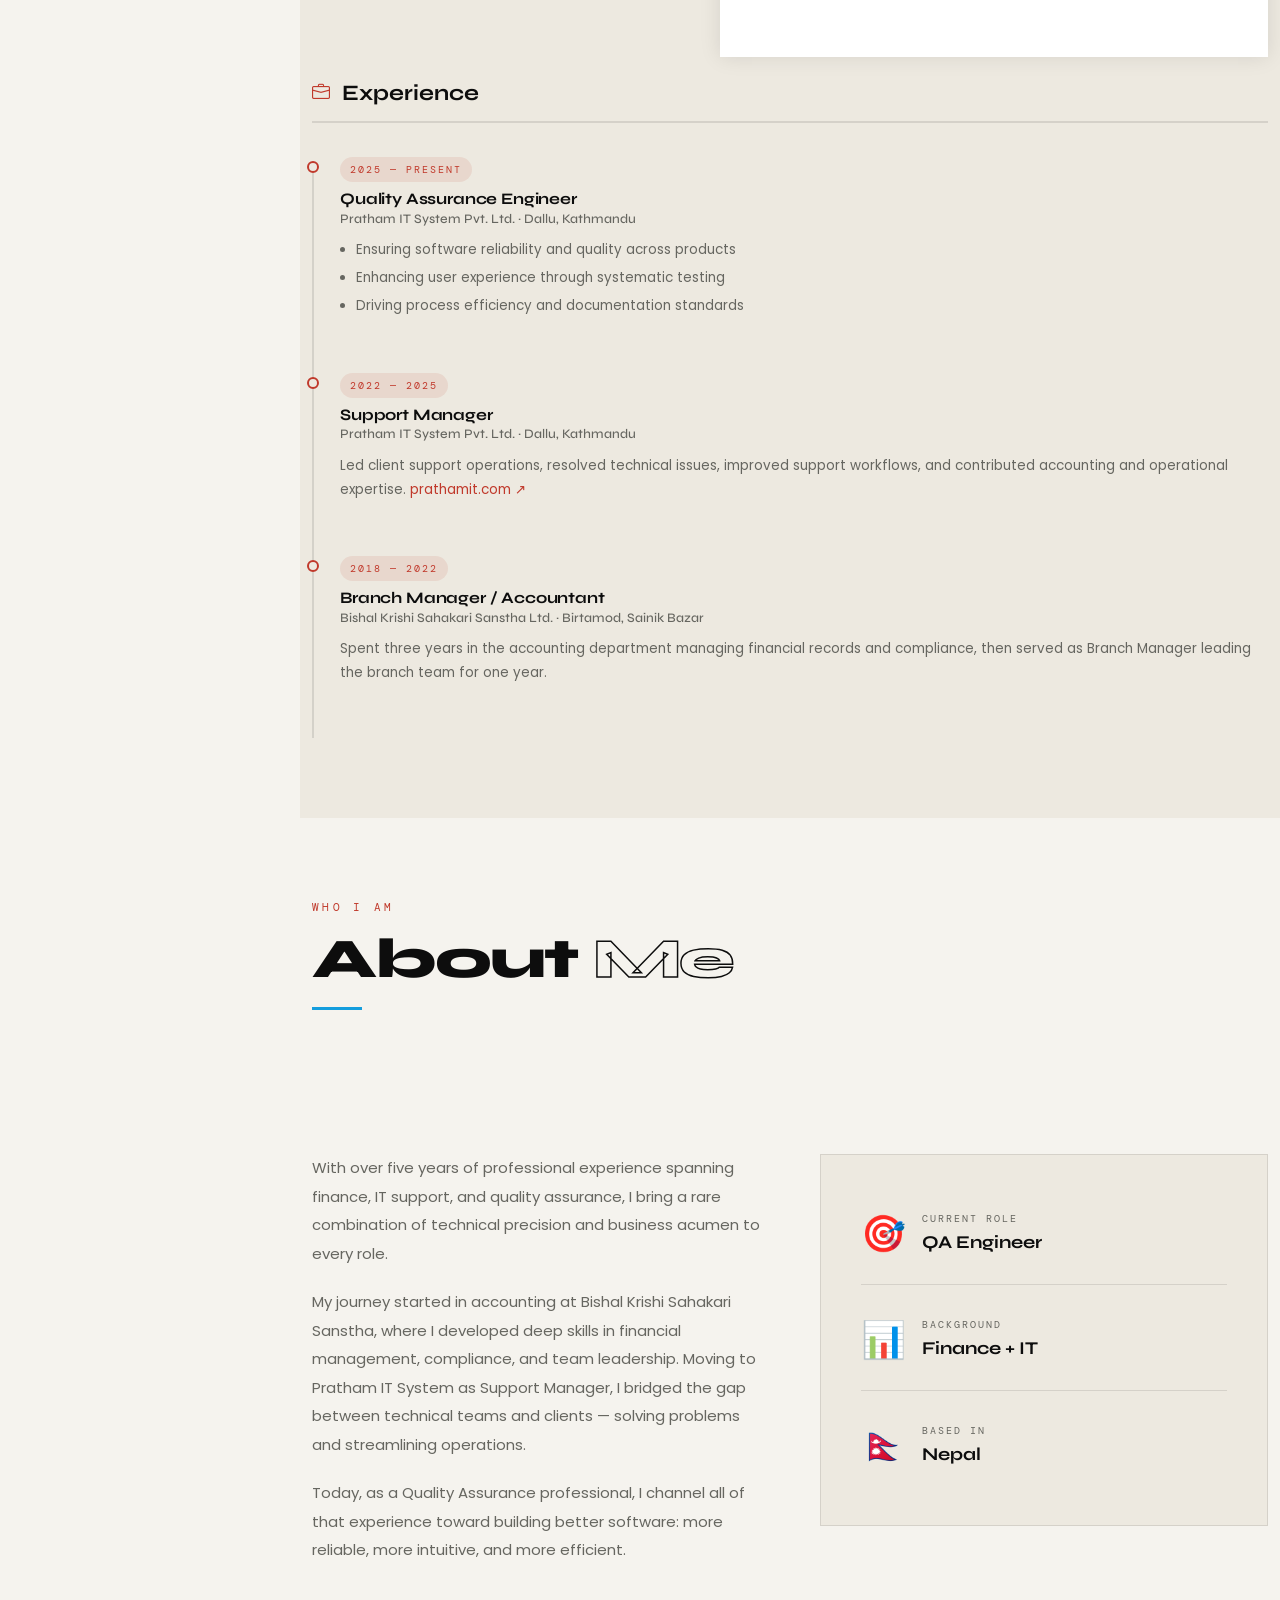
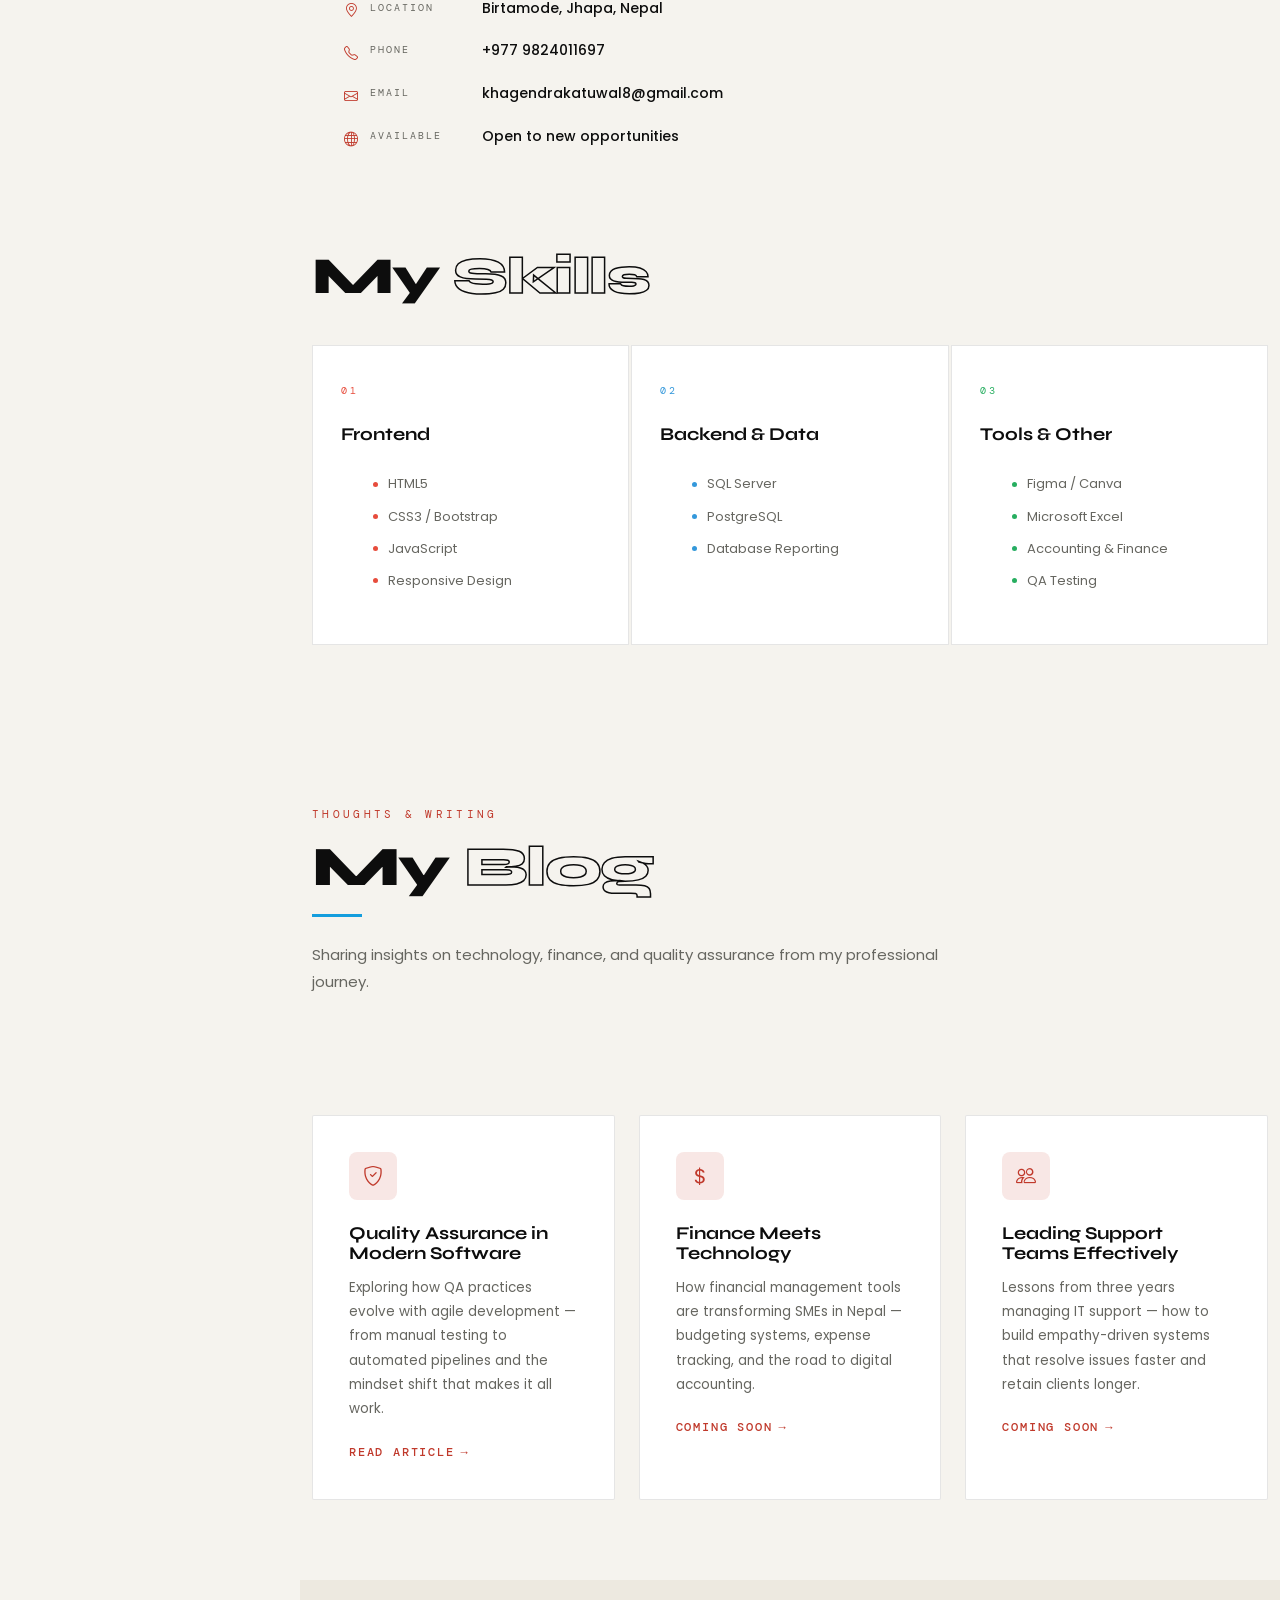
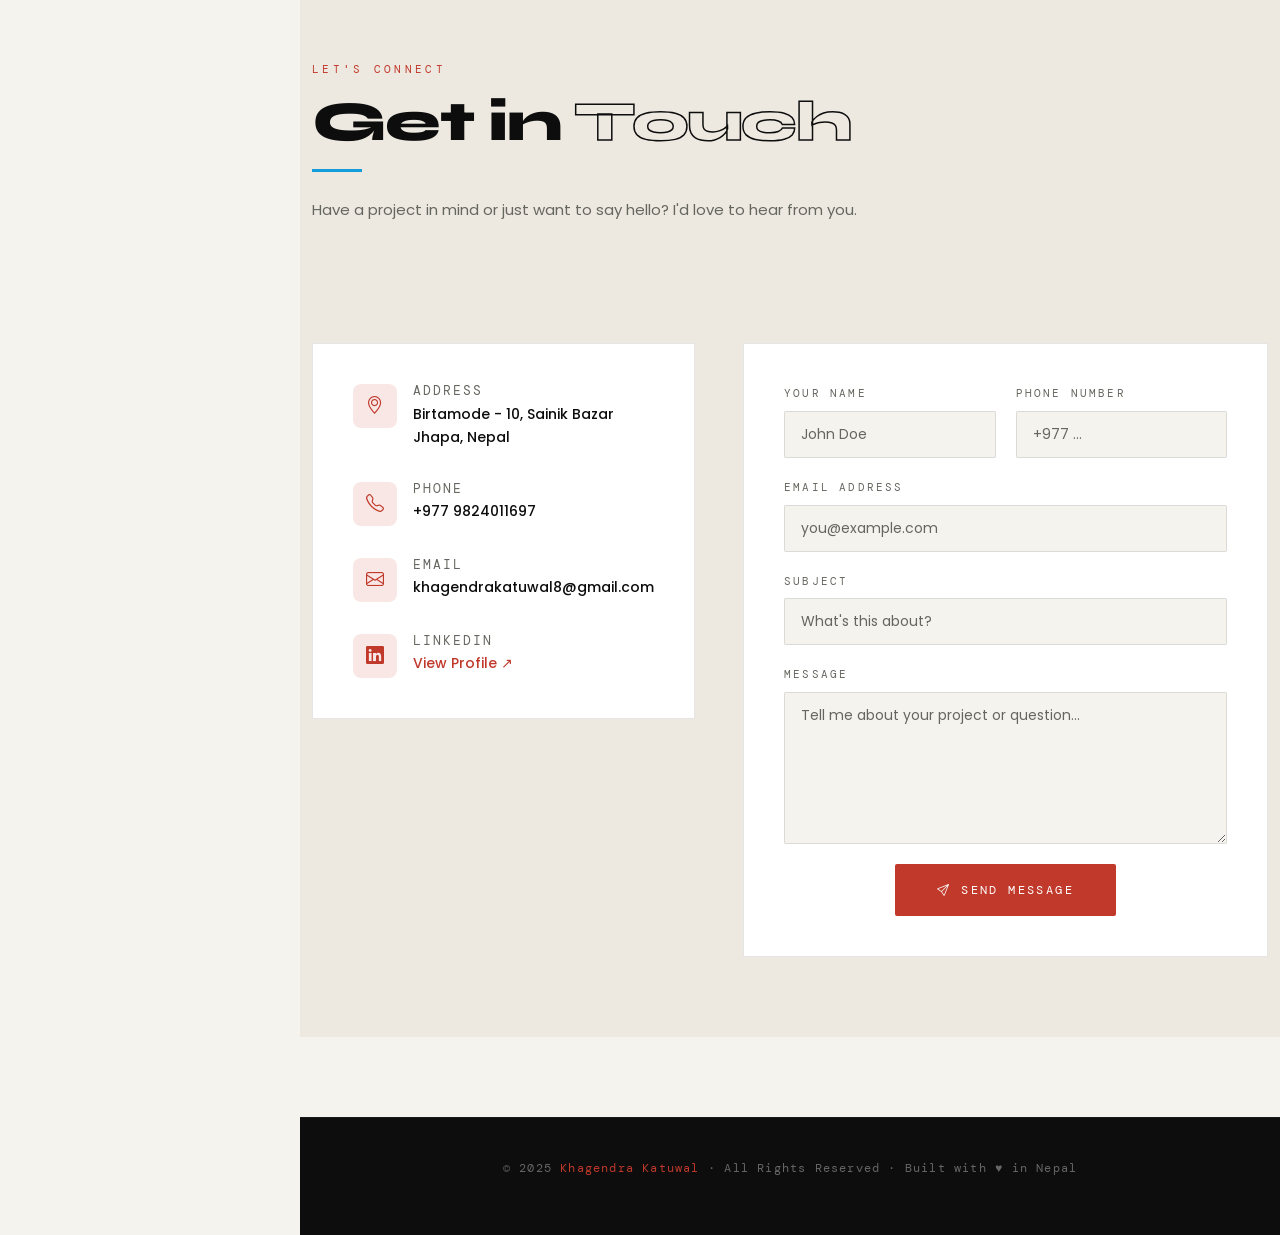
==== commit a9362ca0: "resolve merge conflicts in index.html and main.css" ====
--- a/index.html
+++ b/index.html
@@ -133,15 +133,116 @@
          STATS SECTION
     ══════════════════════════════════════════ -->
     <section id="stats" class="stats section">
+<<<<<<< HEAD
+=======
+
+      <div class="container" data-aos="fade-up" data-aos-delay="100">
+
+        <div class="row gy-4">
+
+
+          <div class="col-lg-3 col-md-6">
+            <div class="stats-item">
+              <i class="bi bi-journal-richtext"></i>
+              <span data-purecounter-start="0" data-purecounter-end="521" data-purecounter-duration="1" class="purecounter"></span>
+                <p>Reporting</p>
+            </div>
+          </div><!-- End Stats Item -->
+
+          <div class="col-lg-3 col-md-6">
+            <div class="stats-item">
+              <i class="bi bi-headset"></i>
+              <span data-purecounter-start="0" data-purecounter-end="1453" data-purecounter-duration="1" class="purecounter"></span>
+              <p>Support</p>
+            
+            </div>
+        
+         
+        </div>
+      </div>
+
+    </section><!-- /Stats Section -->
+
+
+    <!-- About Section -->
+    <section id="about" class="about section">
+
+      <!-- Section Title -->
+      
+      <div class="container section-title" data-aos="fade-up">
+        <h2>About</h2>
+        <p>With over five years of experience in the accounting department at Bishal Krishi Sahakari and my current role as
+          a Support Manager at Prathami IT System, I bring a unique blend of financial expertise and IT support skills to
+          the table. My journey in the professional world has equipped me with a deep understanding of financial
+          management, reporting, and compliance, alongside strong capabilities in client support and technical
+          troubleshooting.
+        </p>
+      </div><!-- End Section Title -->
+<div class="skills-wrapper">
+  <h1>My <span>Skills</span></h1>
+
+  <div class="grid">
+    <div class="category">
+      <span class="cat-number">01</span>
+      <p class="cat-title">Frontend</p>
+      <ul class="skill-list">
+        <li>HTML</li>
+        <li>CSS</li>
+        <li>Bootstrap</li>
+        <li>JavaScript</li>
+      </ul>
+    </div>
+
+    <div class="category">
+      <span class="cat-number">02</span>
+      <p class="cat-title">Backend</p>
+      <ul class="skill-list">
+        <li>SQL Server</li>
+        <li>PostgreSQL</li>
+      </ul>
+    </div>
+
+    <div class="category">
+      <span class="cat-number">03</span>
+      <p class="cat-title">Other</p>
+      <ul class="skill-list">
+        <li>Figma</li>
+        <li>Canva</li>
+        <li>Microsoft Excel</li>
+        <li>Accounting</li>
+      </ul>
+    </div>
+  </div>
+</div>
+    <!-- Services Section -->
+    <section id="services" class="services section">
+
+      <!-- Section Title -->
+      <div class="container section-title" data-aos="fade-up">
+        <h2>Blog</h2>
+        
+      </div><!-- End Section Title -->
+
+>>>>>>> e47335ed711f87fc8e851f63ad79b77a31b8c168
       <div class="container">
         <div class="stats-grid" data-aos="fade-up">
 
+<<<<<<< HEAD
           <div class="stats-item">
             <i class="bi bi-calendar-check"></i>
             <span data-purecounter-start="0" data-purecounter-end="5" data-purecounter-duration="1" class="purecounter"></span>
             <p>Years Experience</p>
-          </div>
-
+=======
+          <div class="col-lg-4 col-md-6 service-item d-flex" data-aos="fade-up" data-aos-delay="100">
+            <div class="icon flex-shrink-0"><i class="bi bi-briefcase"></i></div>
+            <div>
+              <h4 class="title"><a href="Theory.html" class="stretched-link"> Blog </a></h4>
+              <p class="description">Develop software and tools to help businesses manage their finances efficiently. Services include budgeting, expense tracking, payroll management, and financial reporting systems tailored to small and medium enterprises (SMEs).</p>
+            </div>
+>>>>>>> e47335ed711f87fc8e851f63ad79b77a31b8c168
+          </div>
+
+<<<<<<< HEAD
           <div class="stats-item">
             <i class="bi bi-journal-richtext"></i>
             <span data-purecounter-start="0" data-purecounter-end="521" data-purecounter-duration="1" class="purecounter"></span>
@@ -192,6 +293,92 @@
               <i class="bi bi-mortarboard"></i> Education
             </h3>
             <div class="timeline">
+=======
+
+    </section><!-- /Services Section -->
+
+ 
+    <!-- Contact Section -->
+    <section id="contact" class="contact section">
+
+      <!-- Section Title -->
+      <div class="container section-title" data-aos="fade-up">
+        <h2>Get in Touch</h2>
+      </div><!-- End Section Title -->
+
+      <div class="container" data-aos="fade-up" data-aos-delay="100">
+
+        <div class="row gy-4">
+
+          <div class="col-lg-5">
+
+            <div class="info-wrap">
+              <div class="info-item d-flex" data-aos="fade-up" data-aos-delay="200">
+                <i class="bi bi-geo-alt flex-shrink-0"></i>
+                <div>
+                  <h3>Address</h3>
+                  <p>Birtamode - 10, sainik bazar, Jhapa, Nepal </p>
+                </div>
+              </div><!-- End Info Item -->
+
+              <div class="info-item d-flex" data-aos="fade-up" data-aos-delay="300">
+                <i class="bi bi-telephone flex-shrink-0"></i>
+                <div>
+                  <h3>Call Us</h3>
+                  <p>+977 9824011697</p>
+                </div>
+              </div><!-- End Info Item -->
+
+              <div class="info-item d-flex" data-aos="fade-up" data-aos-delay="400">
+                <i class="bi bi-envelope flex-shrink-0"></i>
+                <div>
+                  <h3>Email Us</h3>
+                  <p>khagendrakatuwal8@gmail.com</p>
+                </div>
+              </div><!-- End Info Item -->
+      
+              
+            </div>
+          </div>
+
+          <div class="col-lg-7">
+            <form action="forms/contact.php" method="post" class="php-email-form" data-aos="fade-up" data-aos-delay="200">
+              <div class="row gy-4">
+
+                <div class="col-md-6">
+                  <label for="name-field" class="pb-2">Your Name</label>
+                  <input type="text" name="name" id="name-field" class="form-control" required="">
+                </div>
+                 <div class="col-md-6">
+                  <label for="email-field" class="pb-2">Your Phone Number</label>
+                  <input type="Number" class="form-control" name="Number" id="email-field" required="">
+                </div>
+
+                  <div class="col-md-12">
+                  <label for="subject-field" class="pb-2">Your Email</label>
+                  <input type="email" class="form-control" name="email" id="email-field" required="">
+                </div>
+
+                
+
+                <div class="col-md-12">
+                  <label for="subject-field" class="pb-2">Subject</label>
+                  <input type="text" class="form-control" name="subject" id="subject-field" required="">
+                </div>
+
+                <div class="col-md-12">
+                  <label for="message-field" class="pb-2">Message</label>
+                  <textarea class="form-control" name="message" rows="10" id="message-field" required=""></textarea>
+                </div>
+
+                <div class="col-md-12 text-center">
+                  <div class="loading">Loading</div>
+                  <div class="error-message"></div>
+                  <div class="sent-message">Your message has been sent. Thank you!</div>
+
+                  <button type="submit">Send Message</button>
+                </div>
+>>>>>>> e47335ed711f87fc8e851f63ad79b77a31b8c168
 
               <div class="timeline-item">
                 <span class="tl-period">2017 — 2022</span>
--- a/assets/css/main.css
+++ b/assets/css/main.css
@@ -1349,6 +1349,7 @@
   .category:hover { background: #161616; }
   .category:hover::before { transform: scaleX(1); }
 
+<<<<<<< HEAD
   .category:nth-child(1) { --accent: #ff5533; }/*--------------------------------------------------------------
 # Font & Color Variables
 --------------------------------------------------------------*/
@@ -2345,6 +2346,9 @@
   section, .section { padding: 60px 0; }
   .section-title h2 { font-size: 32px; }
 }
+=======
+  .category:nth-child(1) { --accent: #ff5533; }
+>>>>>>> e47335ed711f87fc8e851f63ad79b77a31b8c168
   .category:nth-child(2) { --accent: #33aaff; }
   .category:nth-child(3) { --accent: #aaff33; }
 
@@ -2409,4 +2413,8 @@
 
   @media (max-width: 640px) {
     .grid { grid-template-columns: 1fr; }
-  }+<<<<<<< HEAD
+  }
+=======
+  }
+>>>>>>> e47335ed711f87fc8e851f63ad79b77a31b8c168
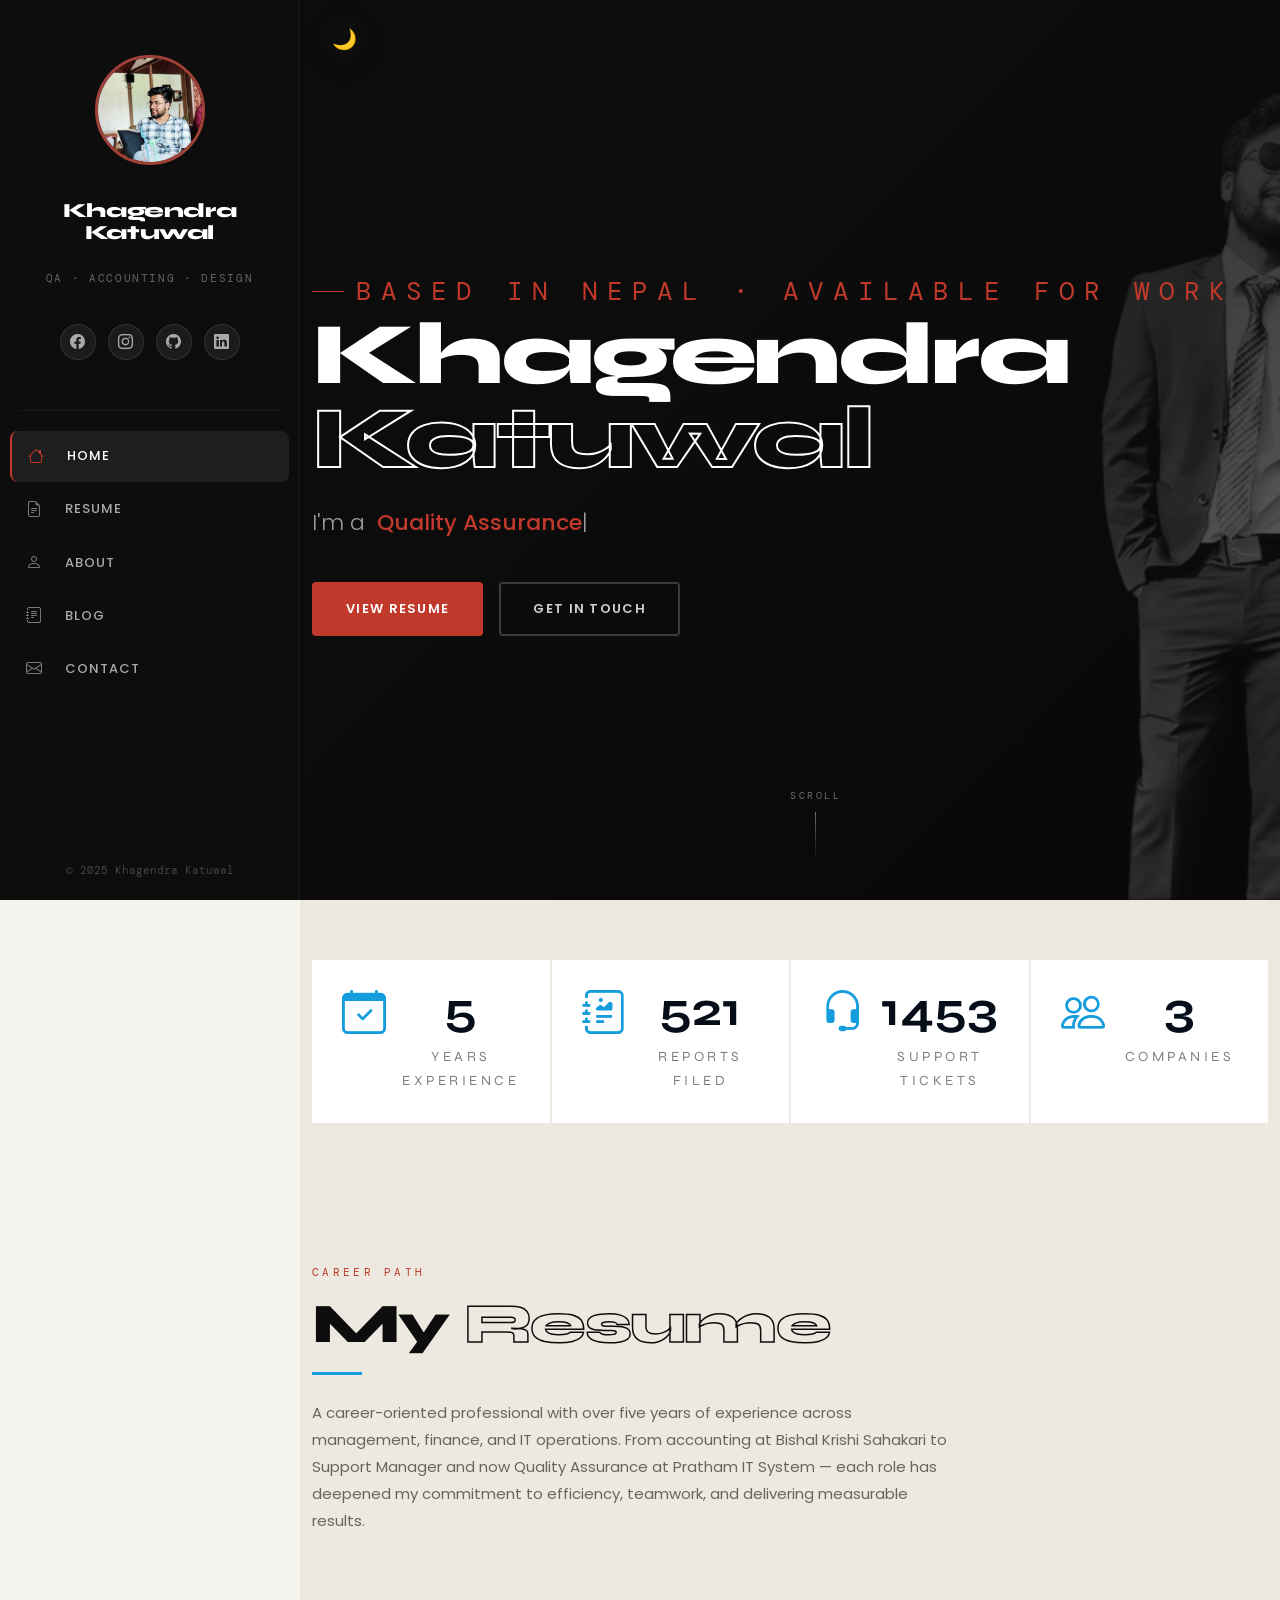
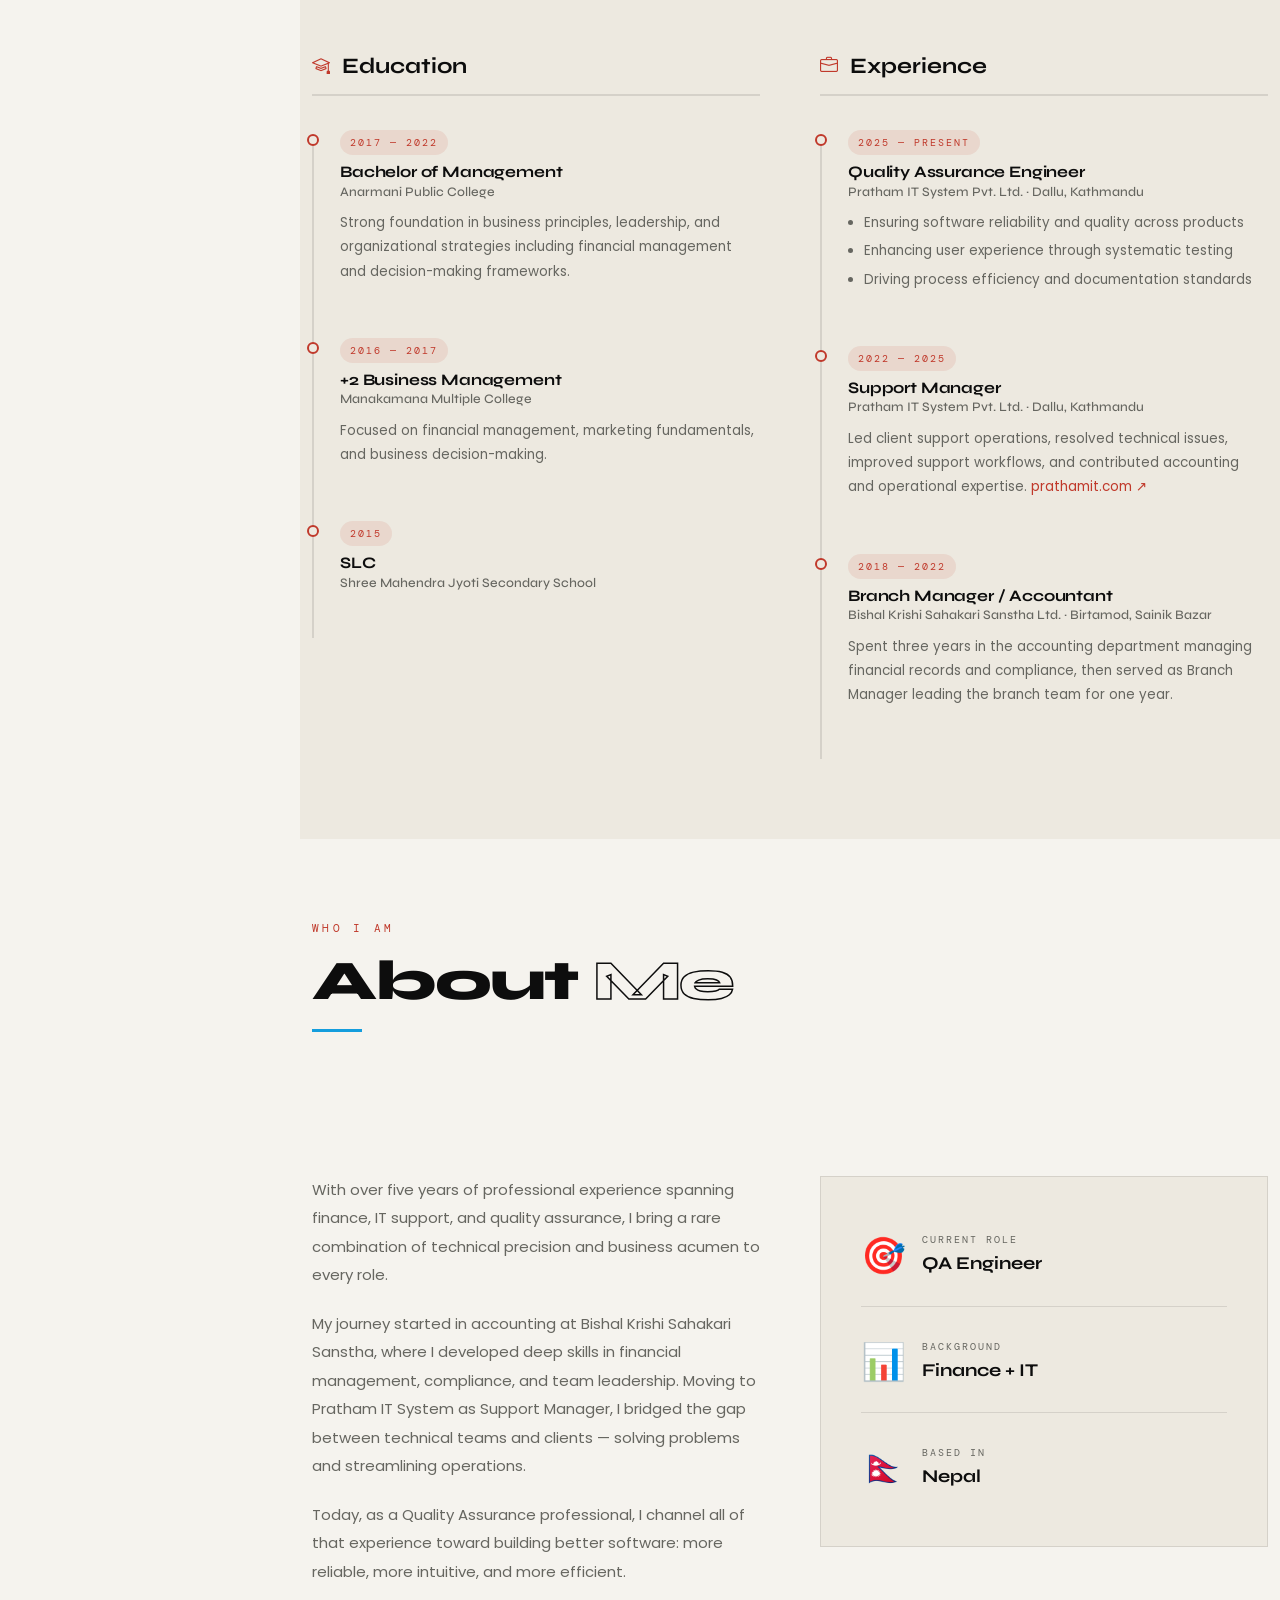
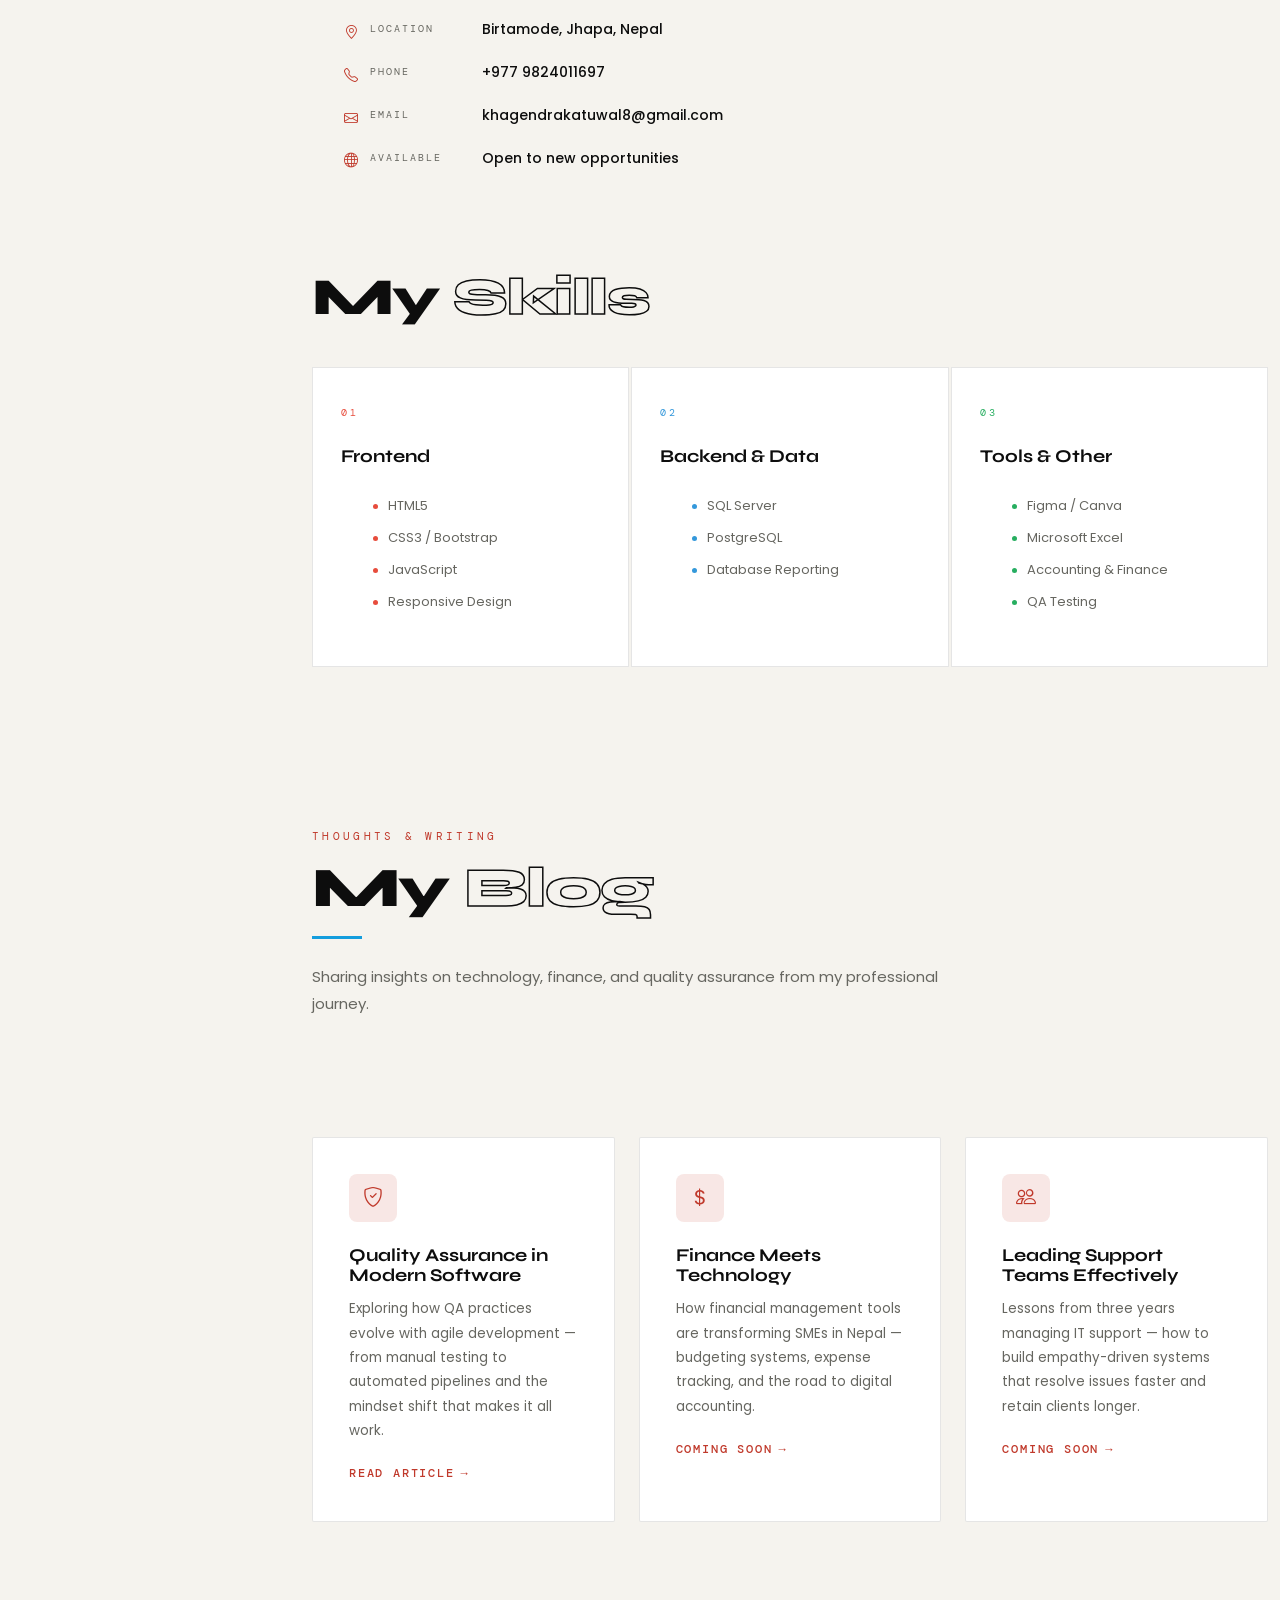
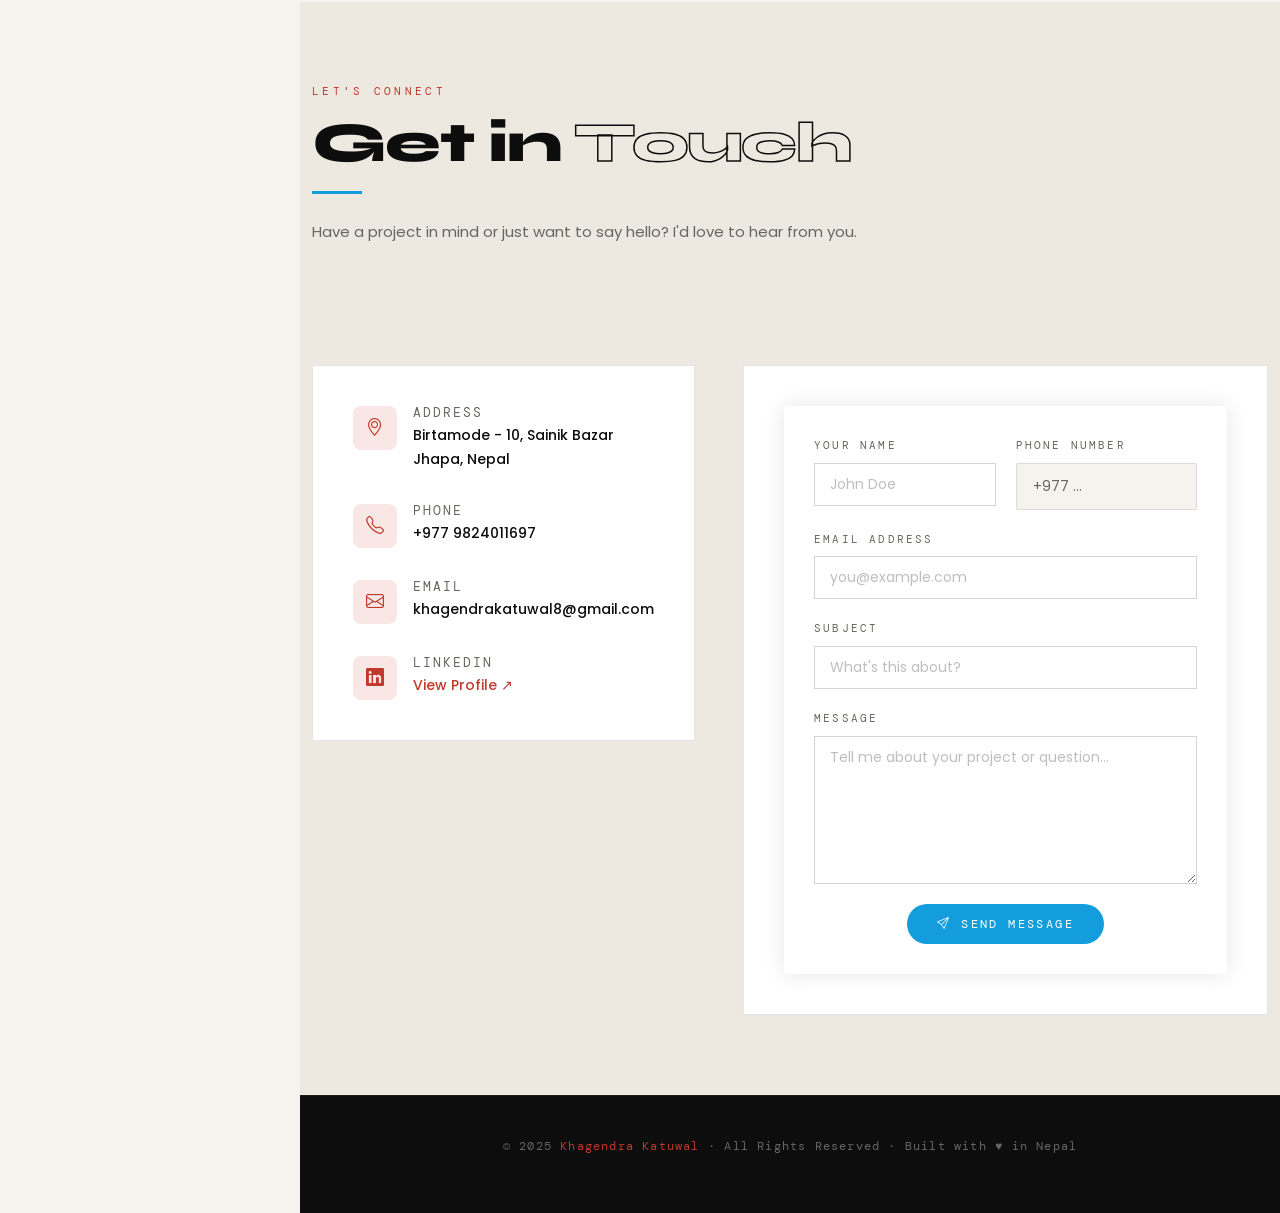
==== commit 62ae02a0: "Refactor stats and services sections in index.html" ====
--- a/index.html
+++ b/index.html
@@ -133,116 +133,15 @@
          STATS SECTION
     ══════════════════════════════════════════ -->
     <section id="stats" class="stats section">
-<<<<<<< HEAD
-=======
-
-      <div class="container" data-aos="fade-up" data-aos-delay="100">
-
-        <div class="row gy-4">
-
-
-          <div class="col-lg-3 col-md-6">
-            <div class="stats-item">
-              <i class="bi bi-journal-richtext"></i>
-              <span data-purecounter-start="0" data-purecounter-end="521" data-purecounter-duration="1" class="purecounter"></span>
-                <p>Reporting</p>
-            </div>
-          </div><!-- End Stats Item -->
-
-          <div class="col-lg-3 col-md-6">
-            <div class="stats-item">
-              <i class="bi bi-headset"></i>
-              <span data-purecounter-start="0" data-purecounter-end="1453" data-purecounter-duration="1" class="purecounter"></span>
-              <p>Support</p>
-            
-            </div>
-        
-         
-        </div>
-      </div>
-
-    </section><!-- /Stats Section -->
-
-
-    <!-- About Section -->
-    <section id="about" class="about section">
-
-      <!-- Section Title -->
-      
-      <div class="container section-title" data-aos="fade-up">
-        <h2>About</h2>
-        <p>With over five years of experience in the accounting department at Bishal Krishi Sahakari and my current role as
-          a Support Manager at Prathami IT System, I bring a unique blend of financial expertise and IT support skills to
-          the table. My journey in the professional world has equipped me with a deep understanding of financial
-          management, reporting, and compliance, alongside strong capabilities in client support and technical
-          troubleshooting.
-        </p>
-      </div><!-- End Section Title -->
-<div class="skills-wrapper">
-  <h1>My <span>Skills</span></h1>
-
-  <div class="grid">
-    <div class="category">
-      <span class="cat-number">01</span>
-      <p class="cat-title">Frontend</p>
-      <ul class="skill-list">
-        <li>HTML</li>
-        <li>CSS</li>
-        <li>Bootstrap</li>
-        <li>JavaScript</li>
-      </ul>
-    </div>
-
-    <div class="category">
-      <span class="cat-number">02</span>
-      <p class="cat-title">Backend</p>
-      <ul class="skill-list">
-        <li>SQL Server</li>
-        <li>PostgreSQL</li>
-      </ul>
-    </div>
-
-    <div class="category">
-      <span class="cat-number">03</span>
-      <p class="cat-title">Other</p>
-      <ul class="skill-list">
-        <li>Figma</li>
-        <li>Canva</li>
-        <li>Microsoft Excel</li>
-        <li>Accounting</li>
-      </ul>
-    </div>
-  </div>
-</div>
-    <!-- Services Section -->
-    <section id="services" class="services section">
-
-      <!-- Section Title -->
-      <div class="container section-title" data-aos="fade-up">
-        <h2>Blog</h2>
-        
-      </div><!-- End Section Title -->
-
->>>>>>> e47335ed711f87fc8e851f63ad79b77a31b8c168
       <div class="container">
         <div class="stats-grid" data-aos="fade-up">
 
-<<<<<<< HEAD
           <div class="stats-item">
             <i class="bi bi-calendar-check"></i>
             <span data-purecounter-start="0" data-purecounter-end="5" data-purecounter-duration="1" class="purecounter"></span>
             <p>Years Experience</p>
-=======
-          <div class="col-lg-4 col-md-6 service-item d-flex" data-aos="fade-up" data-aos-delay="100">
-            <div class="icon flex-shrink-0"><i class="bi bi-briefcase"></i></div>
-            <div>
-              <h4 class="title"><a href="Theory.html" class="stretched-link"> Blog </a></h4>
-              <p class="description">Develop software and tools to help businesses manage their finances efficiently. Services include budgeting, expense tracking, payroll management, and financial reporting systems tailored to small and medium enterprises (SMEs).</p>
-            </div>
->>>>>>> e47335ed711f87fc8e851f63ad79b77a31b8c168
-          </div>
-
-<<<<<<< HEAD
+          </div>
+
           <div class="stats-item">
             <i class="bi bi-journal-richtext"></i>
             <span data-purecounter-start="0" data-purecounter-end="521" data-purecounter-duration="1" class="purecounter"></span>
@@ -293,92 +192,6 @@
               <i class="bi bi-mortarboard"></i> Education
             </h3>
             <div class="timeline">
-=======
-
-    </section><!-- /Services Section -->
-
- 
-    <!-- Contact Section -->
-    <section id="contact" class="contact section">
-
-      <!-- Section Title -->
-      <div class="container section-title" data-aos="fade-up">
-        <h2>Get in Touch</h2>
-      </div><!-- End Section Title -->
-
-      <div class="container" data-aos="fade-up" data-aos-delay="100">
-
-        <div class="row gy-4">
-
-          <div class="col-lg-5">
-
-            <div class="info-wrap">
-              <div class="info-item d-flex" data-aos="fade-up" data-aos-delay="200">
-                <i class="bi bi-geo-alt flex-shrink-0"></i>
-                <div>
-                  <h3>Address</h3>
-                  <p>Birtamode - 10, sainik bazar, Jhapa, Nepal </p>
-                </div>
-              </div><!-- End Info Item -->
-
-              <div class="info-item d-flex" data-aos="fade-up" data-aos-delay="300">
-                <i class="bi bi-telephone flex-shrink-0"></i>
-                <div>
-                  <h3>Call Us</h3>
-                  <p>+977 9824011697</p>
-                </div>
-              </div><!-- End Info Item -->
-
-              <div class="info-item d-flex" data-aos="fade-up" data-aos-delay="400">
-                <i class="bi bi-envelope flex-shrink-0"></i>
-                <div>
-                  <h3>Email Us</h3>
-                  <p>khagendrakatuwal8@gmail.com</p>
-                </div>
-              </div><!-- End Info Item -->
-      
-              
-            </div>
-          </div>
-
-          <div class="col-lg-7">
-            <form action="forms/contact.php" method="post" class="php-email-form" data-aos="fade-up" data-aos-delay="200">
-              <div class="row gy-4">
-
-                <div class="col-md-6">
-                  <label for="name-field" class="pb-2">Your Name</label>
-                  <input type="text" name="name" id="name-field" class="form-control" required="">
-                </div>
-                 <div class="col-md-6">
-                  <label for="email-field" class="pb-2">Your Phone Number</label>
-                  <input type="Number" class="form-control" name="Number" id="email-field" required="">
-                </div>
-
-                  <div class="col-md-12">
-                  <label for="subject-field" class="pb-2">Your Email</label>
-                  <input type="email" class="form-control" name="email" id="email-field" required="">
-                </div>
-
-                
-
-                <div class="col-md-12">
-                  <label for="subject-field" class="pb-2">Subject</label>
-                  <input type="text" class="form-control" name="subject" id="subject-field" required="">
-                </div>
-
-                <div class="col-md-12">
-                  <label for="message-field" class="pb-2">Message</label>
-                  <textarea class="form-control" name="message" rows="10" id="message-field" required=""></textarea>
-                </div>
-
-                <div class="col-md-12 text-center">
-                  <div class="loading">Loading</div>
-                  <div class="error-message"></div>
-                  <div class="sent-message">Your message has been sent. Thank you!</div>
-
-                  <button type="submit">Send Message</button>
-                </div>
->>>>>>> e47335ed711f87fc8e851f63ad79b77a31b8c168
 
               <div class="timeline-item">
                 <span class="tl-period">2017 — 2022</span>
